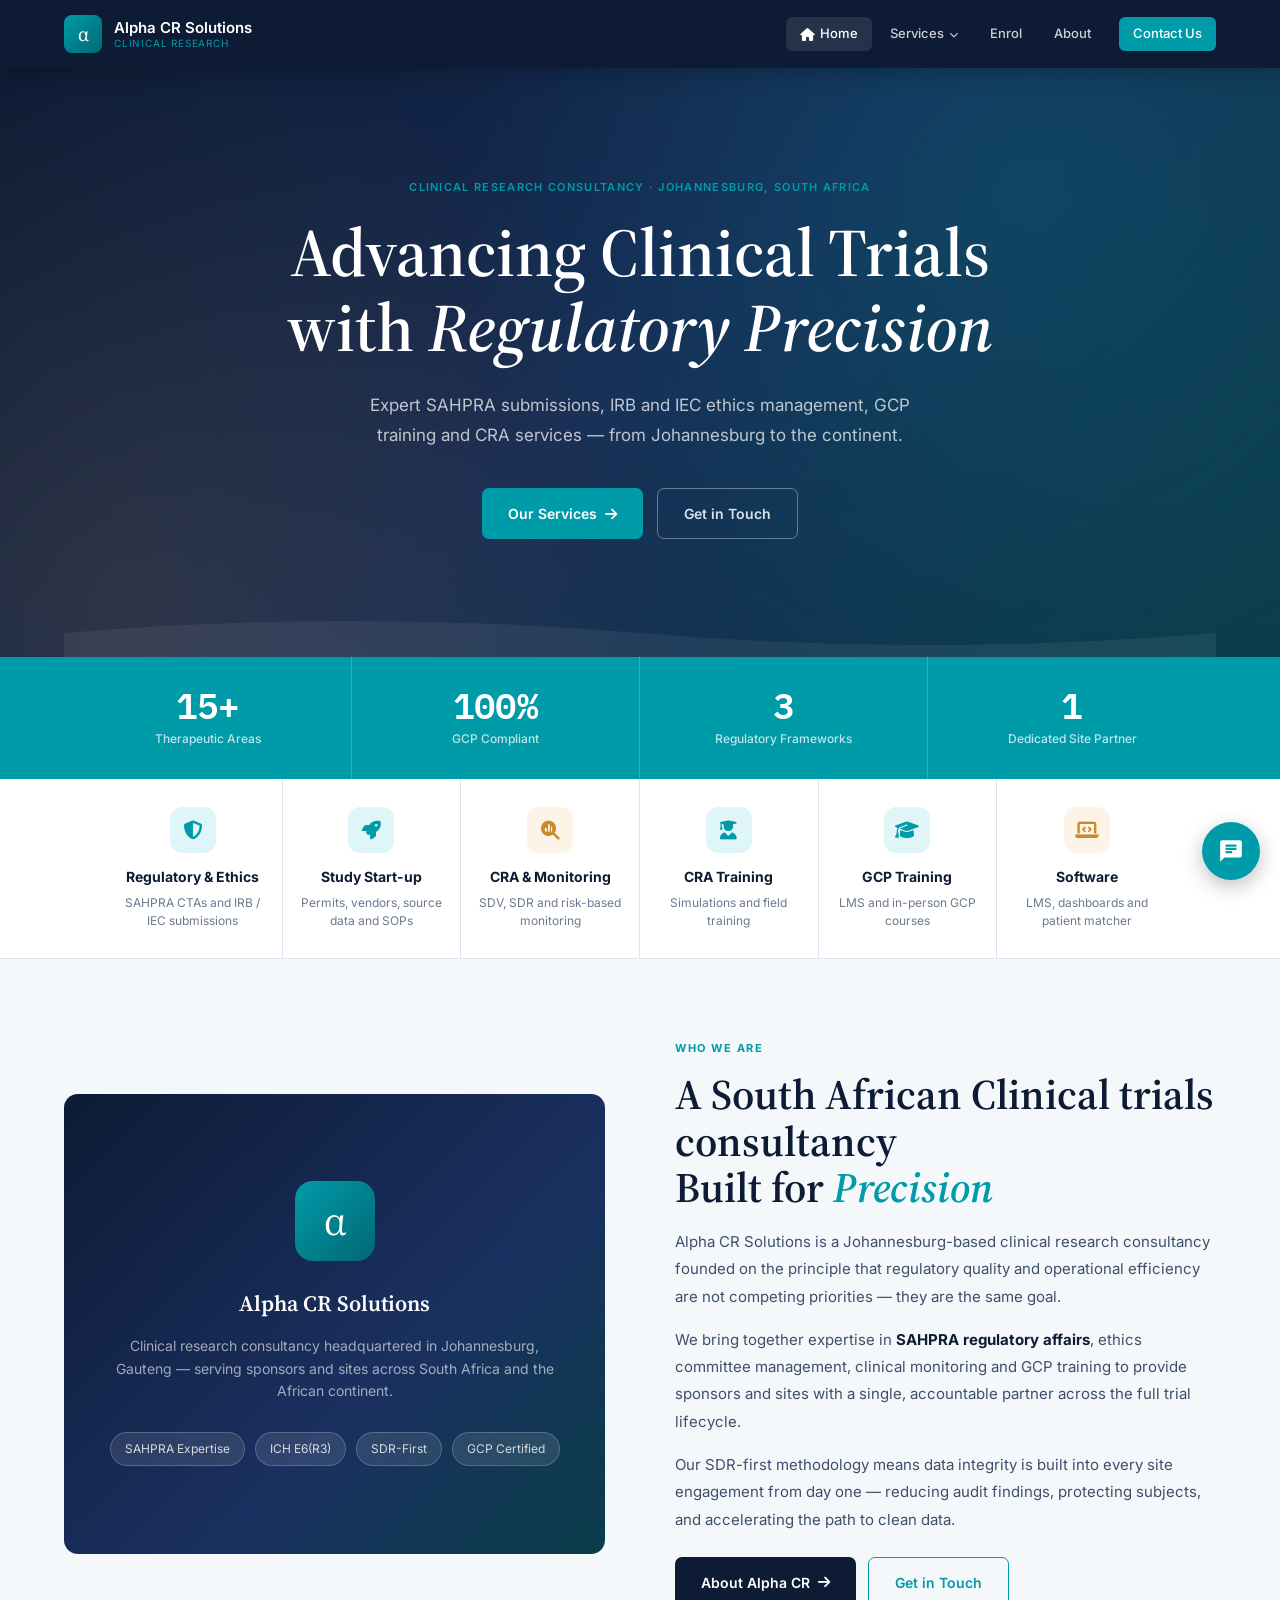
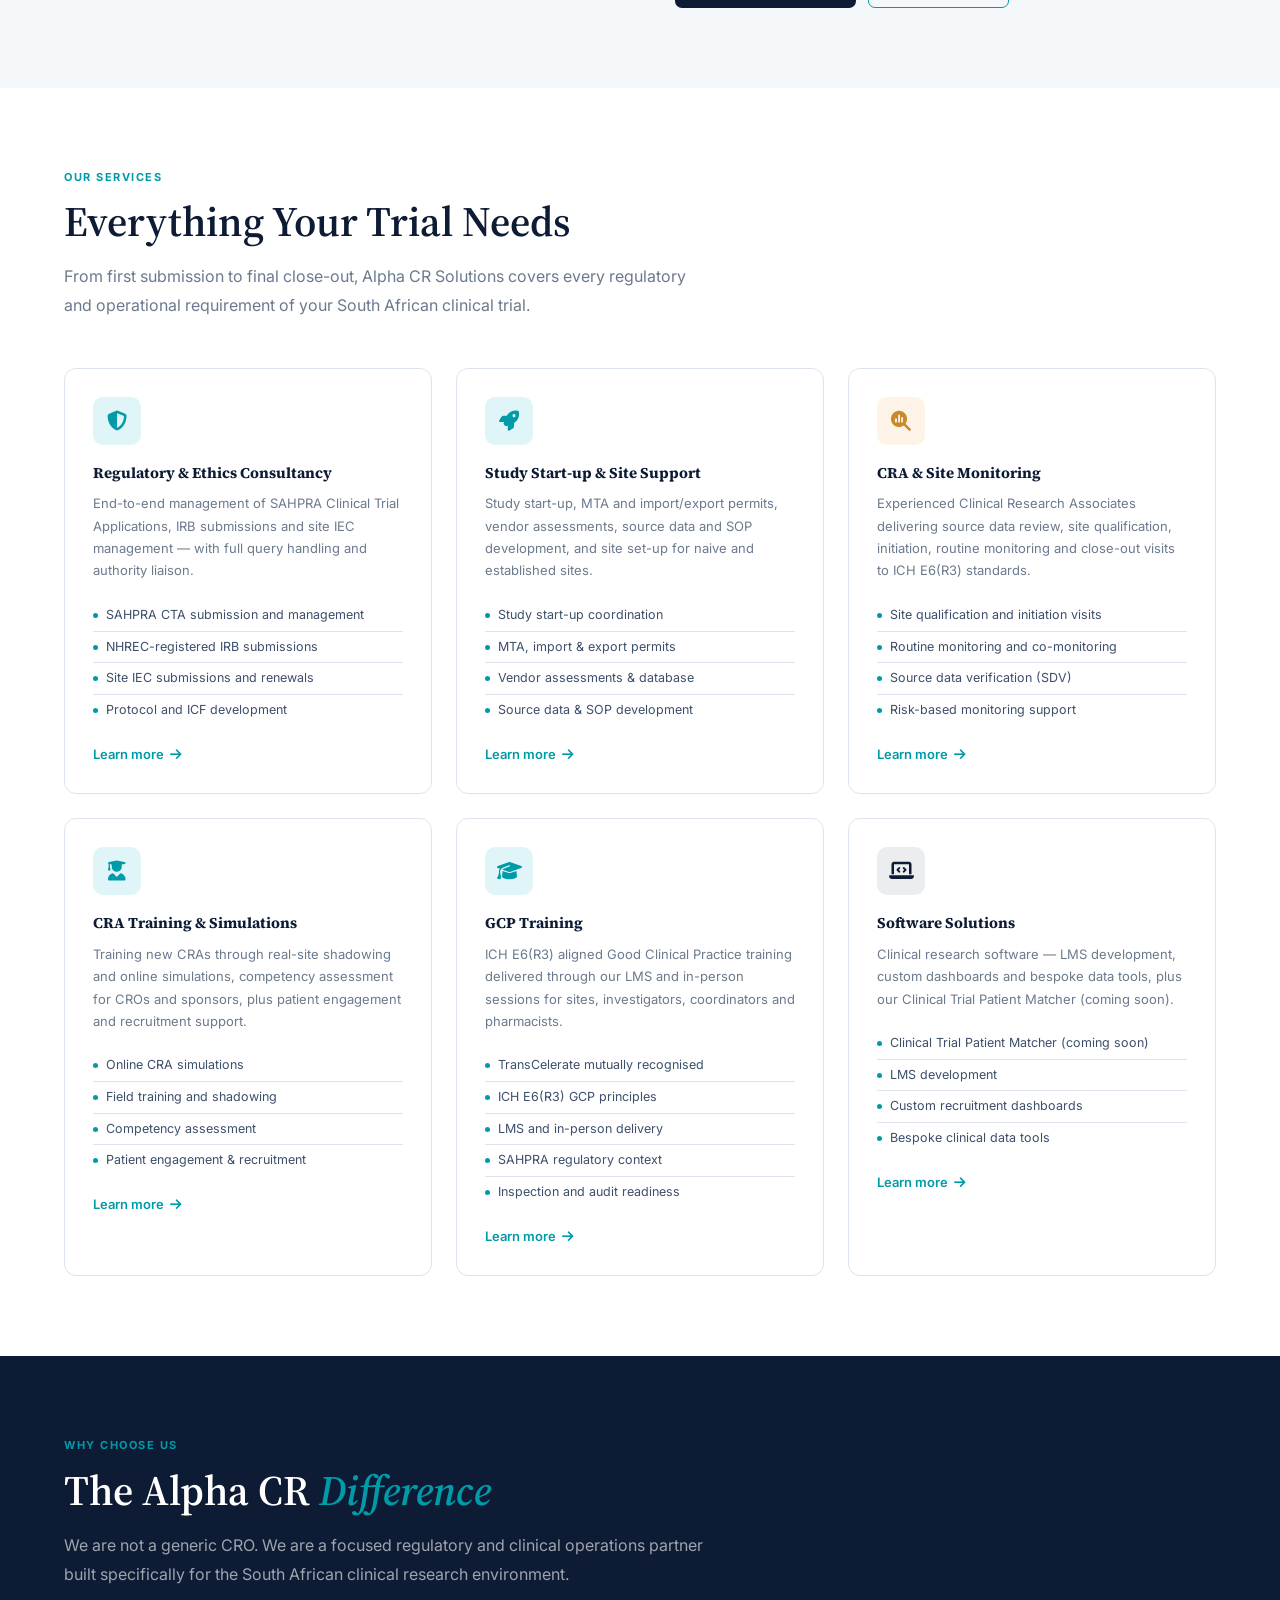
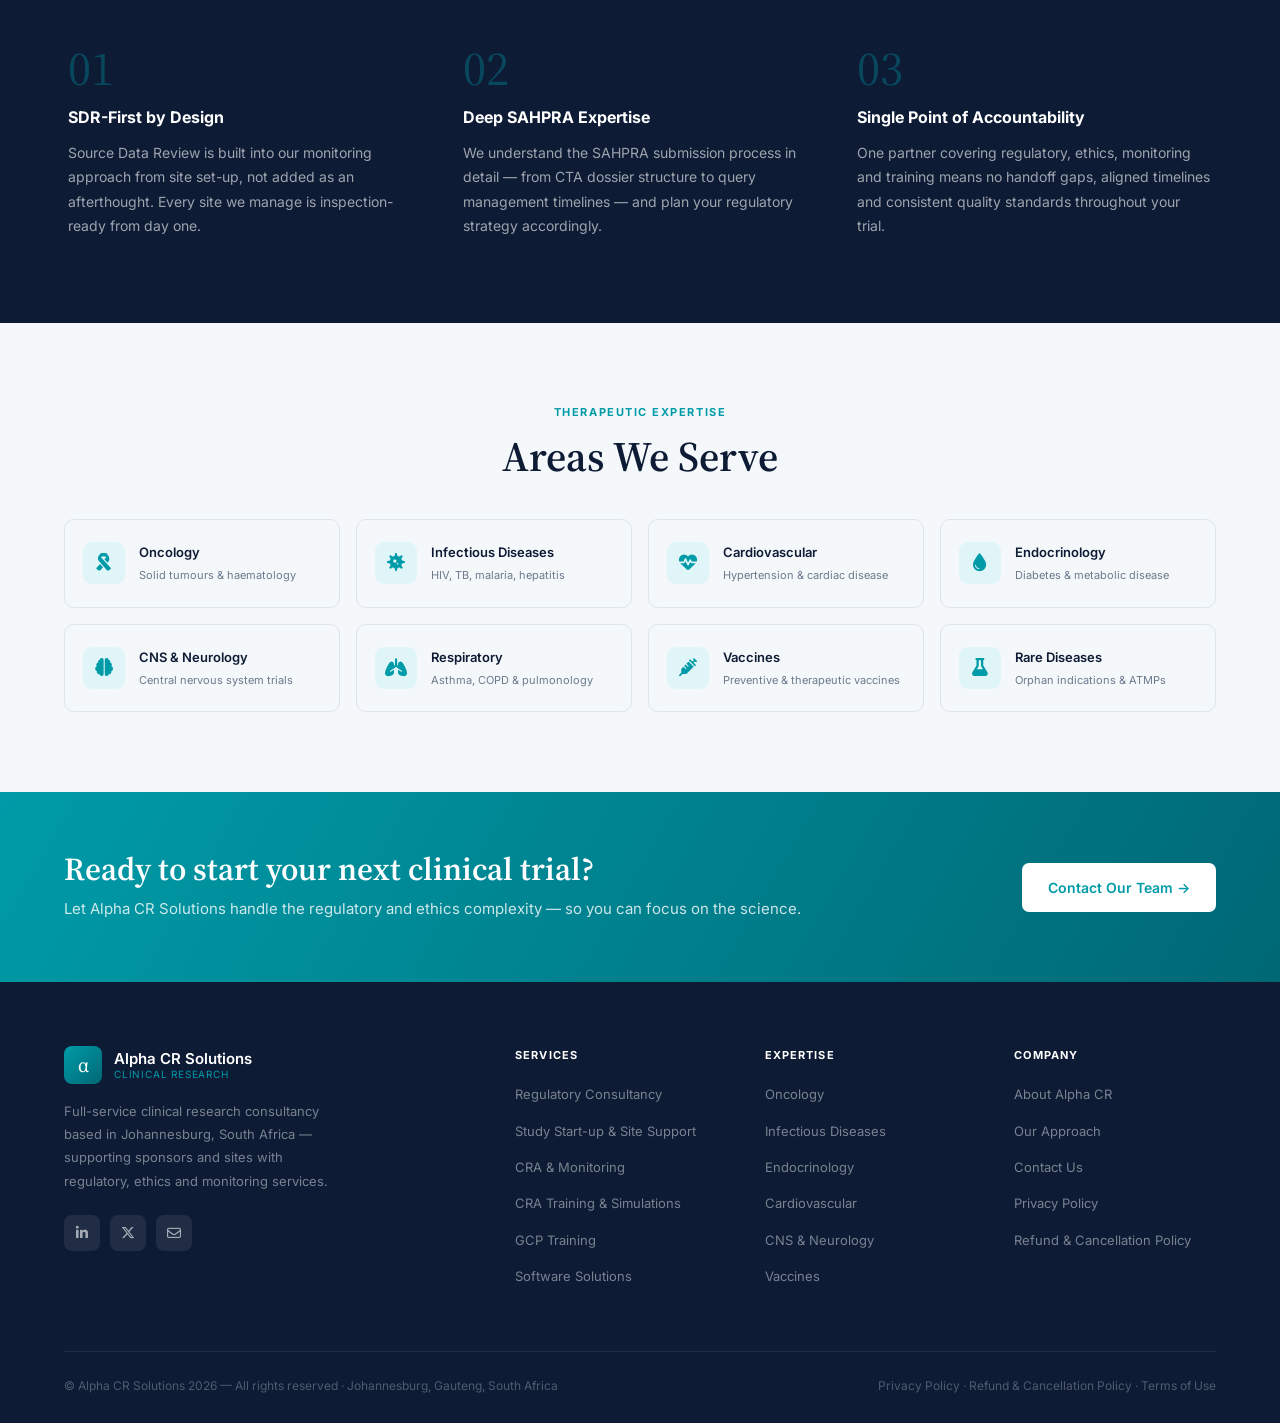
==== index.html @ 0ffe9daa "Added payments email to enrol section." ====
<!DOCTYPE html>
<html lang="en">
<head>
<meta charset="UTF-8">
<meta name="viewport" content="width=device-width, initial-scale=1.0">
<title>Alpha CR Solutions | Clinical Research Consultancy · Johannesburg</title>
<meta name="description" content="Alpha CR Solutions — Clinical research consultancy specialising in SAHPRA submissions, IRB/IEC ethics, GCP training and CRA services in South Africa.">
<link href="https://fonts.googleapis.com/css2?family=Source+Serif+4:ital,wght@0,400;0,600;0,700;1,400;1,600&family=Inter:wght@300;400;500;600;700&family=IBM+Plex+Mono:wght@400;500;600&display=swap" rel="stylesheet">
<link rel="stylesheet" href="https://cdnjs.cloudflare.com/ajax/libs/font-awesome/6.5.0/css/all.min.css">
<link rel="stylesheet" href="main.css">
<link rel="icon" href="favicon.svg" type="image/svg+xml">
<link rel="icon" type="image/png" sizes="32x32" href="favicon-32x32.png">
<link rel="icon" type="image/png" sizes="96x96" href="favicon-96x96.png">
<link rel="icon" type="image/png" sizes="16x16" href="favicon-16x16.png">
<link rel="apple-touch-icon" href="apple-touch-icon.png">
<style>
/* ── Homepage-specific ─────────────────────────────────── */
.hero-home {
  background: linear-gradient(135deg, var(--navy) 0%, #162c55 50%, #0a3d4a 100%);
  padding: 110px 5% 0; position: relative; overflow: hidden;
}
.hero-home::before {
  content: '';
  position: absolute; inset: 0;
  background-image:
    radial-gradient(circle at 80% 20%, rgba(0,155,168,.2) 0%, transparent 50%),
    radial-gradient(circle at 10% 90%, rgba(201,138,43,.14) 0%, transparent 45%);
}
.hero-home-inner {
  position: relative; z-index: 1;
  max-width: 1200px; margin: 0 auto; text-align: center;
}
.hero-home h1 { font-size: clamp(40px, 6vw, 68px); color: #fff; margin-bottom: 24px; max-width: 900px; margin-left: auto; margin-right: auto; }
.hero-home .hero-sub { font-size: 17px; max-width: 580px; margin: 0 auto 38px; }
.hero-home .hero-actions { justify-content: center; }
.hero-wave {
  position: relative; z-index: 1; margin-top: 70px;
  display: flex; justify-content: center;
  opacity: .06;
}
.hero-wave svg { width: 100%; }

/* Services overview strip */
.services-strip { background: var(--white); border-bottom: 1px solid var(--border); }
.services-strip-inner {
  max-width: 1200px; margin: 0 auto; padding: 0 5%;
  display: grid; grid-template-columns: repeat(6,1fr);
}
@media (max-width: 900px) { .services-strip-inner { grid-template-columns: repeat(3,1fr); } }
@media (max-width: 600px) { .services-strip-inner { grid-template-columns: repeat(2,1fr); } }
.strip-item {
  padding: 28px 14px; text-align: center;
  border-right: 1px solid var(--border);
  transition: background .2s;
  cursor: pointer;
}
.strip-item:last-child { border-right: none; }
.strip-item:hover { background: var(--off); }
.strip-item a { color: inherit; }
.strip-icon {
  width: 46px; height: 46px; border-radius: 12px; margin: 0 auto 12px;
  background: var(--teal-lt); color: var(--teal);
  display: flex; align-items: center; justify-content: center; font-size: 19px;
}
.strip-icon.gold { background: var(--gold-lt); color: var(--gold); }
.strip-item h4 { font-size: 14px; font-weight: 700; color: var(--navy); margin-bottom: 6px; }
.strip-item p  { font-size: 12px; color: var(--gray); line-height: 1.5; }

/* About preview */
.about-grid {
  display: grid; grid-template-columns: 1fr 1fr; gap: 70px; align-items: center;
}
.about-visual {
  border-radius: 14px; overflow: hidden;
  background: linear-gradient(135deg, var(--navy) 0%, #1a3060 60%, #0a3d4a 100%);
  height: 460px; display: flex; flex-direction: column;
  align-items: center; justify-content: center; gap: 20px; padding: 40px;
}
.about-visual-logo {
  width: 80px; height: 80px; border-radius: 18px;
  background: linear-gradient(135deg, var(--teal), var(--teal-dk));
  display: flex; align-items: center; justify-content: center;
  font-family: var(--font-serif); font-size: 42px; color: #fff;
  margin-bottom: 10px;
}
.about-visual h3 { font-size: 22px; color: #fff; text-align: center; }
.about-visual p  { font-size: 14px; color: rgba(255,255,255,.6); text-align: center; line-height: 1.6; }
.about-visual-badges { display: flex; gap: 10px; flex-wrap: wrap; justify-content: center; margin-top: 10px; }
.about-visual-badge {
  background: rgba(255,255,255,.1); border: 1px solid rgba(255,255,255,.2);
  border-radius: 20px; padding: 6px 14px; font-size: 12px; color: rgba(255,255,255,.8);
}
.about-body .section-title { margin-top: 14px; }
.about-body p { font-size: 15px; color: #3d4f6a; line-height: 1.82; margin-bottom: 16px; }
.about-body strong { color: var(--navy); }
</style>
</head>
<body>

<!-- NAV -->
<nav class="site-nav">
  <a href="index.html" class="nav-logo">
    <div class="nav-logo-mark">α</div>
    <div class="nav-logo-text">Alpha CR Solutions<span>Clinical Research</span></div>
  </a>
  <ul class="nav-menu">
    <li class="active"><a href="index.html"><i class="fa-solid fa-house"></i> Home</a></li>
    <li>
      <a href="#">Services <i class="fa-solid fa-chevron-down"></i></a>
      <ul class="nav-dropdown">
        <li><a href="regulatory-consultancy.html"><i class="fa-solid fa-shield-halved"></i>Regulatory Consultancy</a></li>
        <li><a href="study-startup.html"><i class="fa-solid fa-rocket"></i>Study Start-up &amp; Site Support</a></li>
        <li><a href="cra-monitoring.html"><i class="fa-solid fa-magnifying-glass-chart"></i>CRA &amp; Monitoring</a></li>
        <li><a href="cra-training.html"><i class="fa-solid fa-user-graduate"></i>CRA Training &amp; Simulations</a></li>
        <li><a href="gcp-training.html"><i class="fa-solid fa-graduation-cap"></i>GCP Training</a></li>
        <li><a href="software.html"><i class="fa-solid fa-laptop-code"></i>Software Solutions</a></li>
      </ul>
    </li>
    <li><a href="enrolment.html">Enrol</a></li>
    <li><a href="about.html">About</a></li>
    <li><a href="contact.html" class="nav-cta">Contact Us</a></li>
  </ul>
  <button class="nav-hamburger" id="nav-burger" aria-label="Menu">
    <span></span><span></span><span></span>
  </button>
</nav>
<nav class="nav-mobile" id="nav-mobile">
  <a href="index.html">Home</a>
  <span class="mob-section">Services</span>
  <a href="regulatory-consultancy.html"><i class="fa-solid fa-shield-halved" style="width:18px;color:var(--teal);margin-right:4px;"></i> Regulatory Consultancy</a>
  <a href="study-startup.html"><i class="fa-solid fa-rocket" style="width:18px;color:var(--teal);margin-right:4px;"></i> Study Start-up &amp; Site Support</a>
  <a href="cra-monitoring.html"><i class="fa-solid fa-magnifying-glass-chart" style="width:18px;color:var(--teal);margin-right:4px;"></i> CRA &amp; Monitoring</a>
  <a href="cra-training.html"><i class="fa-solid fa-user-graduate" style="width:18px;color:var(--teal);margin-right:4px;"></i> CRA Training &amp; Simulations</a>
  <a href="gcp-training.html"><i class="fa-solid fa-graduation-cap" style="width:18px;color:var(--teal);margin-right:4px;"></i> GCP Training</a>
  <a href="software.html"><i class="fa-solid fa-laptop-code" style="width:18px;color:var(--teal);margin-right:4px;"></i> Software Solutions</a>
  <a href="enrolment.html">Enrol</a>
  <span class="mob-section">Company</span>
  <a href="about.html">About Us</a>
  <a href="contact.html" class="mob-cta">Contact Us</a>
</nav>

<!-- HERO -->
<section class="hero-home">
  <div class="hero-home-inner">
    <p class="hero-breadcrumb">Clinical Research Consultancy · Johannesburg, South Africa</p>
    <h1>Advancing Clinical Trials<br>with <em>Regulatory Precision</em></h1>
    <p class="hero-sub">Expert SAHPRA submissions, IRB and IEC ethics management, GCP training and CRA services — from Johannesburg to the continent.</p>
    <div class="hero-actions">
      <a href="#services" class="btn btn-primary">Our Services <i class="fa-solid fa-arrow-right"></i></a>
      <a href="contact.html" class="btn btn-ghost">Get in Touch</a>
    </div>
    <div class="hero-wave">
      <svg viewBox="0 0 1440 60" fill="none"><path d="M0 30 Q360 0 720 30 Q1080 60 1440 30V60H0Z" fill="white"/></svg>
    </div>
  </div>
</section>

<!-- STATS STRIP -->
<div class="stats-strip">
  <div class="stats-strip-inner">
    <div class="stat-item">
      <div class="stat-num"><span class="count-up" data-target="15" data-suffix="+">0+</span></div>
      <div class="stat-label">Therapeutic Areas</div>
    </div>
    <div class="stat-item">
      <div class="stat-num"><span class="count-up" data-target="100" data-suffix="%">0%</span></div>
      <div class="stat-label">GCP Compliant</div>
    </div>
    <div class="stat-item">
      <div class="stat-num"><span class="count-up" data-target="3" data-suffix="">0</span></div>
      <div class="stat-label">Regulatory Frameworks</div>
    </div>
    <div class="stat-item">
      <div class="stat-num"><span class="count-up" data-target="1" data-suffix="">0</span></div>
      <div class="stat-label">Dedicated Site Partner</div>
    </div>
  </div>
</div>

<!-- SERVICES STRIP -->
<div class="services-strip">
  <div class="services-strip-inner">
    <div class="strip-item"><a href="regulatory-consultancy.html">
      <div class="strip-icon"><i class="fa-solid fa-shield-halved"></i></div>
      <h4>Regulatory &amp; Ethics</h4>
      <p>SAHPRA CTAs and IRB / IEC submissions</p>
    </a></div>
    <div class="strip-item"><a href="study-startup.html">
      <div class="strip-icon"><i class="fa-solid fa-rocket"></i></div>
      <h4>Study Start-up</h4>
      <p>Permits, vendors, source data and SOPs</p>
    </a></div>
    <div class="strip-item"><a href="cra-monitoring.html">
      <div class="strip-icon gold"><i class="fa-solid fa-magnifying-glass-chart"></i></div>
      <h4>CRA &amp; Monitoring</h4>
      <p>SDV, SDR and risk-based monitoring</p>
    </a></div>
    <div class="strip-item"><a href="cra-training.html">
      <div class="strip-icon"><i class="fa-solid fa-user-graduate"></i></div>
      <h4>CRA Training</h4>
      <p>Simulations and field training</p>
    </a></div>
    <div class="strip-item"><a href="gcp-training.html">
      <div class="strip-icon"><i class="fa-solid fa-graduation-cap"></i></div>
      <h4>GCP Training</h4>
      <p>LMS and in-person GCP courses</p>
    </a></div>
    <div class="strip-item"><a href="software.html">
      <div class="strip-icon gold"><i class="fa-solid fa-laptop-code"></i></div>
      <h4>Software</h4>
      <p>LMS, dashboards and patient matcher</p>
    </a></div>
  </div>
</div>

<!-- ABOUT PREVIEW -->
<section class="bg-off">
  <div class="section-inner">
    <div class="about-grid">
      <div class="about-visual">
        <div class="about-visual-logo">α</div>
        <h3>Alpha CR Solutions</h3>
        <p>Clinical research consultancy headquartered in Johannesburg, Gauteng — serving sponsors and sites across South Africa and the African continent.</p>
        <div class="about-visual-badges">
          <span class="about-visual-badge">SAHPRA Expertise</span>
          <span class="about-visual-badge">ICH E6(R3)</span>
          <span class="about-visual-badge">SDR-First</span>
          <span class="about-visual-badge">GCP Certified</span>
        </div>
      </div>
      <div class="about-body">
        <span class="section-label">Who We Are</span>
        <h2 class="section-title">A South African Clinical trials consultancy<br>Built for <em>Precision</em></h2>
        <p>Alpha CR Solutions is a Johannesburg-based clinical research consultancy founded on the principle that regulatory quality and operational efficiency are not competing priorities — they are the same goal.</p>
        <p>We bring together expertise in <strong>SAHPRA regulatory affairs</strong>, ethics committee management, clinical monitoring and GCP training to provide sponsors and sites with a single, accountable partner across the full trial lifecycle.</p>
        <p>Our SDR-first methodology means data integrity is built into every site engagement from day one — reducing audit findings, protecting subjects, and accelerating the path to clean data.</p>
        <div style="display:flex;gap:12px;margin-top:24px;flex-wrap:wrap;">
          <a href="about.html" class="btn btn-navy">About Alpha CR <i class="fa-solid fa-arrow-right"></i></a>
          <a href="contact.html" class="btn btn-outline">Get in Touch</a>
        </div>
      </div>
    </div>
  </div>
</section>

<!-- SERVICES DETAIL -->
<section class="bg-white" id="services">
  <div class="section-inner">
    <span class="section-label">Our Services</span>
    <h2 class="section-title">Everything Your Trial Needs</h2>
    <p class="section-lead">From first submission to final close-out, Alpha CR Solutions covers every regulatory and operational requirement of your South African clinical trial.</p>
    <div class="cards-grid-3">
      <div class="service-card">
        <div class="card-icon"><i class="fa-solid fa-shield-halved"></i></div>
        <h3>Regulatory &amp; Ethics Consultancy</h3>
        <p>End-to-end management of SAHPRA Clinical Trial Applications, IRB submissions and site IEC management — with full query handling and authority liaison.</p>
        <ul class="service-list">
          <li>SAHPRA CTA submission and management</li>
          <li>NHREC-registered IRB submissions</li>
          <li>Site IEC submissions and renewals</li>
          <li>Protocol and ICF development</li>
        </ul>
        <a href="regulatory-consultancy.html" class="card-link">Learn more <i class="fa-solid fa-arrow-right"></i></a>
      </div>
      <div class="service-card">
        <div class="card-icon"><i class="fa-solid fa-rocket"></i></div>
        <h3>Study Start-up &amp; Site Support</h3>
        <p>Study start-up, MTA and import/export permits, vendor assessments, source data and SOP development, and site set-up for naive and established sites.</p>
        <ul class="service-list">
          <li>Study start-up coordination</li>
          <li>MTA, import &amp; export permits</li>
          <li>Vendor assessments &amp; database</li>
          <li>Source data &amp; SOP development</li>
        </ul>
        <a href="study-startup.html" class="card-link">Learn more <i class="fa-solid fa-arrow-right"></i></a>
      </div>
      <div class="service-card">
        <div class="card-icon gold"><i class="fa-solid fa-magnifying-glass-chart"></i></div>
        <h3>CRA &amp; Site Monitoring</h3>
        <p>Experienced Clinical Research Associates delivering source data review, site qualification, initiation, routine monitoring and close-out visits to ICH E6(R3) standards.</p>
        <ul class="service-list">
          <li>Site qualification and initiation visits</li>
          <li>Routine monitoring and co-monitoring</li>
          <li>Source data verification (SDV)</li>
          <li>Risk-based monitoring support</li>
        </ul>
        <a href="cra-monitoring.html" class="card-link">Learn more <i class="fa-solid fa-arrow-right"></i></a>
      </div>
      <div class="service-card">
        <div class="card-icon"><i class="fa-solid fa-user-graduate"></i></div>
        <h3>CRA Training &amp; Simulations</h3>
        <p>Training new CRAs through real-site shadowing and online simulations, competency assessment for CROs and sponsors, plus patient engagement and recruitment support.</p>
        <ul class="service-list">
          <li>Online CRA simulations</li>
          <li>Field training and shadowing</li>
          <li>Competency assessment</li>
          <li>Patient engagement &amp; recruitment</li>
        </ul>
        <a href="cra-training.html" class="card-link">Learn more <i class="fa-solid fa-arrow-right"></i></a>
      </div>
      <div class="service-card">
        <div class="card-icon"><i class="fa-solid fa-graduation-cap"></i></div>
        <h3>GCP Training</h3>
        <p>ICH E6(R3) aligned Good Clinical Practice training delivered through our LMS and in-person sessions for sites, investigators, coordinators and pharmacists.</p>
        <ul class="service-list">
          <li>TransCelerate mutually recognised</li>
          <li>ICH E6(R3) GCP principles</li>
          <li>LMS and in-person delivery</li>
          <li>SAHPRA regulatory context</li>
          <li>Inspection and audit readiness</li>
        </ul>
        <a href="gcp-training.html" class="card-link">Learn more <i class="fa-solid fa-arrow-right"></i></a>
      </div>
      <div class="service-card">
        <div class="card-icon" style="background:rgba(13,27,53,.08);color:var(--navy);"><i class="fa-solid fa-laptop-code"></i></div>
        <h3>Software Solutions</h3>
        <p>Clinical research software — LMS development, custom dashboards and bespoke data tools, plus our Clinical Trial Patient Matcher (coming soon).</p>
        <ul class="service-list">
          <li>Clinical Trial Patient Matcher (coming soon)</li>
          <li>LMS development</li>
          <li>Custom recruitment dashboards</li>
          <li>Bespoke clinical data tools</li>
        </ul>
        <a href="software.html" class="card-link">Learn more <i class="fa-solid fa-arrow-right"></i></a>
      </div>
    </div>
  </div>
</section>

<!-- WHY ALPHA CR -->
<section class="bg-navy">
  <div class="section-inner">
    <span class="section-label">Why Choose Us</span>
    <h2 class="section-title" style="color:#fff;">The Alpha CR <em>Difference</em></h2>
    <p class="section-lead" style="color:rgba(255,255,255,.6);">We are not a generic CRO. We are a focused regulatory and clinical operations partner built specifically for the South African clinical research environment.</p>
    <div class="feature-grid" style="margin-top:52px;">
      <div class="feature-block">
        <div class="feature-num">01</div>
        <h4 style="color:#fff;">SDR-First by Design</h4>
        <p style="color:rgba(255,255,255,.6);">Source Data Review is built into our monitoring approach from site set-up, not added as an afterthought. Every site we manage is inspection-ready from day one.</p>
      </div>
      <div class="feature-block">
        <div class="feature-num">02</div>
        <h4 style="color:#fff;">Deep SAHPRA Expertise</h4>
        <p style="color:rgba(255,255,255,.6);">We understand the SAHPRA submission process in detail — from CTA dossier structure to query management timelines — and plan your regulatory strategy accordingly.</p>
      </div>
      <div class="feature-block">
        <div class="feature-num">03</div>
        <h4 style="color:#fff;">Single Point of Accountability</h4>
        <p style="color:rgba(255,255,255,.6);">One partner covering regulatory, ethics, monitoring and training means no handoff gaps, aligned timelines and consistent quality standards throughout your trial.</p>
      </div>
    </div>
  </div>
</section>

<!-- THERAPEUTIC AREAS -->
<section class="bg-off">
  <div class="section-inner">
    <span class="section-label section-centered" style="display:block;">Therapeutic Expertise</span>
    <h2 class="section-title section-centered">Areas We Serve</h2>
    <div class="ta-grid">
      <div class="ta-card"><div class="ta-icon"><i class="fa-solid fa-ribbon"></i></div><div><h4>Oncology</h4><p>Solid tumours &amp; haematology</p></div></div>
      <div class="ta-card"><div class="ta-icon"><i class="fa-solid fa-virus"></i></div><div><h4>Infectious Diseases</h4><p>HIV, TB, malaria, hepatitis</p></div></div>
      <div class="ta-card"><div class="ta-icon"><i class="fa-solid fa-heart-pulse"></i></div><div><h4>Cardiovascular</h4><p>Hypertension &amp; cardiac disease</p></div></div>
      <div class="ta-card"><div class="ta-icon"><i class="fa-solid fa-droplet"></i></div><div><h4>Endocrinology</h4><p>Diabetes &amp; metabolic disease</p></div></div>
      <div class="ta-card"><div class="ta-icon"><i class="fa-solid fa-brain"></i></div><div><h4>CNS &amp; Neurology</h4><p>Central nervous system trials</p></div></div>
      <div class="ta-card"><div class="ta-icon"><i class="fa-solid fa-lungs"></i></div><div><h4>Respiratory</h4><p>Asthma, COPD &amp; pulmonology</p></div></div>
      <div class="ta-card"><div class="ta-icon"><i class="fa-solid fa-syringe"></i></div><div><h4>Vaccines</h4><p>Preventive &amp; therapeutic vaccines</p></div></div>
      <div class="ta-card"><div class="ta-icon"><i class="fa-solid fa-flask"></i></div><div><h4>Rare Diseases</h4><p>Orphan indications &amp; ATMPs</p></div></div>
    </div>
  </div>
</section>

<!-- CTA -->
<section class="cta-banner">
  <div class="cta-banner-inner">
    <div class="cta-text">
      <h2>Ready to start your next clinical trial?</h2>
      <p>Let Alpha CR Solutions handle the regulatory and ethics complexity — so you can focus on the science.</p>
    </div>
    <a href="contact.html" class="btn btn-white">Contact Our Team →</a>
  </div>
</section>

<!-- FOOTER -->
<footer class="site-footer">
  <div class="footer-grid">
    <div class="footer-brand">
      <a href="index.html" class="nav-logo" style="margin-bottom:4px;">
        <div class="nav-logo-mark">α</div>
        <div class="nav-logo-text" style="color:#fff;">Alpha CR Solutions<span>Clinical Research</span></div>
      </a>
      <p>Full-service clinical research consultancy based in Johannesburg, South Africa — supporting sponsors and sites with regulatory, ethics and monitoring services.</p>
      <div class="social-links">
        <a href="https://www.linkedin.com/company/alpha-cr-solutions/" aria-label="LinkedIn" target="_blank" rel="noopener"><i class="fa-brands fa-linkedin-in"></i></a>
        <a href="https://x.com/acrsoln" target="_blank" rel="noopener" aria-label="X / Twitter"><i class="fa-brands fa-x-twitter"></i></a>
        <a href="mailto:enquiries@alphacrsolutions.co.za" aria-label="Email"><i class="fa-regular fa-envelope"></i></a>
      </div>
    </div>
    <div class="footer-col">
      <h4>Services</h4>
      <ul>
        <li><a href="regulatory-consultancy.html">Regulatory Consultancy</a></li>
        <li><a href="study-startup.html">Study Start-up &amp; Site Support</a></li>
        <li><a href="cra-monitoring.html">CRA &amp; Monitoring</a></li>
        <li><a href="cra-training.html">CRA Training &amp; Simulations</a></li>
        <li><a href="gcp-training.html">GCP Training</a></li>
        <li><a href="software.html">Software Solutions</a></li>
      </ul>
    </div>
    <div class="footer-col">
      <h4>Expertise</h4>
      <ul>
        <li><a href="#">Oncology</a></li>
        <li><a href="#">Infectious Diseases</a></li>
        <li><a href="#">Endocrinology</a></li>
        <li><a href="#">Cardiovascular</a></li>
        <li><a href="#">CNS &amp; Neurology</a></li>
        <li><a href="#">Vaccines</a></li>
      </ul>
    </div>
    <div class="footer-col">
      <h4>Company</h4>
      <ul>
        <li><a href="about.html">About Alpha CR</a></li>
        <li><a href="about.html#approach">Our Approach</a></li>
        <li><a href="contact.html">Contact Us</a></li>
        <li><a href="privacy-policy.html">Privacy Policy</a></li>
      <li><a href="refund-and-cancellation-policy.html">Refund &amp; Cancellation Policy</a></li>
      </ul>
    </div>
  </div>
  <div class="footer-bottom">
    <span>© Alpha CR Solutions 2026 — All rights reserved · Johannesburg, Gauteng, South Africa</span>
    <span><a href="privacy-policy.html">Privacy Policy</a> · <a href="refund-and-cancellation-policy.html">Refund &amp; Cancellation Policy</a> · <a href="terms-of-use.html">Terms of Use</a></span>
  </div>
</footer>

<script src="main.js"></script>
<script src="chat-widget.js?v=2" defer></script>
</body>
</html>
---- main.css ----
/* ================================================================
   ALPHA CR SOLUTIONS — MAIN STYLESHEET
   Fonts: Source Serif 4 (headlines) + Inter (body) + IBM Plex Mono
          (reference numbers, stats, data — reads as a document/
          registry code rather than decoration)
   Icons: Font Awesome 6
   ================================================================ */

/* ── Variables ─────────────────────────────────────────────────── */
:root {
  --navy:     #0D1B35;
  --navy-md:  #1a2f54;
  --teal:     #009BA8;
  --teal-dk:  #006875;
  --teal-lt:  #e0f5f7;
  --gold:     #C98A2B;
  --gold-lt:  #fdf4e7;
  --white:    #ffffff;
  --off:      #F5F8FA;
  --gray:     #6b7a8d;
  --gray-lt:  #9aabb8;
  --border:   #dde4ed;
  --text:     #1a2740;
  --radius:   10px;
  --shadow:   0 4px 24px rgba(0,0,0,0.07);
  --shadow-lg:0 12px 48px rgba(0,0,0,0.12);
  --font-serif: 'Source Serif 4', serif;
  --font-sans:  'Inter', sans-serif;
  --font-mono:  'IBM Plex Mono', monospace;
}

/* ── Reset & Base ──────────────────────────────────────────────── */
*, *::before, *::after { box-sizing: border-box; margin: 0; padding: 0; }
html { scroll-behavior: smooth; font-size: 16px; }
body {
  font-family: var(--font-sans);
  color: var(--text);
  background: var(--white);
  line-height: 1.65;
  -webkit-font-smoothing: antialiased;
  overflow-x: hidden;
}
img { max-width: 100%; display: block; }
a { text-decoration: none; color: inherit; }
ul { list-style: none; }

/* ── Typography ────────────────────────────────────────────────── */
.serif { font-family: var(--font-serif); }
h1, h2, h3 { font-family: var(--font-serif); font-weight: 600; line-height: 1.1; }
h1 { font-size: clamp(34px, 5vw, 58px); }
h2 { font-size: clamp(26px, 3.5vw, 42px); }
h3 { font-size: clamp(18px, 2vw, 22px); }

/* Reference numbers, stats, and data figures — never body or headline text */
.mono {
  font-family: var(--font-mono);
  font-weight: 500;
  letter-spacing: -0.01em;
}

/* ── Section shells ────────────────────────────────────────────── */
section { padding: 80px 5%; }
.section-inner { max-width: 1200px; margin: 0 auto; }
.section-label {
  display: block;
  font-size: 11px; font-weight: 700;
  letter-spacing: 0.14em; text-transform: uppercase;
  color: var(--teal); margin-bottom: 12px;
}
.section-title { color: var(--navy); margin-bottom: 18px; }
.section-title em { font-style: italic; color: var(--teal); }
.section-lead {
  font-size: 16px; color: var(--gray);
  max-width: 640px; line-height: 1.8;
}
.section-centered { text-align: center; }
.section-centered .section-lead { margin: 0 auto; }
.bg-off   { background: var(--off); }
.bg-white { background: var(--white); }
.bg-navy  { background: var(--navy); }

/* ── Buttons ───────────────────────────────────────────────────── */
.btn {
  display: inline-flex; align-items: center; gap: 8px;
  padding: 13px 26px; border-radius: 7px;
  font-size: 14px; font-weight: 600;
  transition: transform 0.15s, box-shadow 0.2s, background 0.2s;
  cursor: pointer; border: none;
}
.btn:hover { transform: translateY(-1px); }
.btn-primary  { background: var(--teal);  color: var(--white); }
.btn-primary:hover  { background: #00b4c2; }
.btn-navy    { background: var(--navy);  color: var(--white); }
.btn-navy:hover    { background: var(--navy-md); }
.btn-ghost   { background: transparent; color: rgba(255,255,255,0.85); border: 1.5px solid rgba(255,255,255,0.35); }
.btn-ghost:hover   { background: rgba(255,255,255,0.1); border-color: rgba(255,255,255,0.7); }
.btn-white   { background: var(--white); color: var(--teal); }
.btn-white:hover   { box-shadow: 0 8px 24px rgba(0,0,0,0.18); }
.btn-outline { background: transparent; color: var(--teal); border: 1.5px solid var(--teal); }
.btn-outline:hover { background: var(--teal-lt); }

/* ── Navigation ────────────────────────────────────────────────── */
.site-nav {
  position: sticky; top: 0; z-index: 200;
  background: var(--navy);
  display: flex; align-items: center; justify-content: space-between;
  padding: 0 5%; height: 68px;
  box-shadow: 0 2px 24px rgba(0,0,0,0.28);
}
.nav-logo { display: flex; align-items: center; gap: 12px; }
.nav-logo-mark {
  width: 38px; height: 38px;
  background: linear-gradient(135deg, var(--teal), var(--teal-dk));
  border-radius: 8px;
  display: flex; align-items: center; justify-content: center;
  font-family: var(--font-serif);
  font-size: 20px; color: #fff; flex-shrink: 0;
}
.nav-logo-text { font-size: 15px; font-weight: 600; color: #fff; line-height: 1.2; }
.nav-logo-text span {
  display: block; font-size: 10px; font-weight: 400;
  color: var(--teal); letter-spacing: 0.08em; text-transform: uppercase;
}
.nav-menu { display: flex; align-items: center; gap: 4px; }
.nav-menu > li { position: relative; }
.nav-menu > li > a {
  display: flex; align-items: center; gap: 5px;
  color: rgba(255,255,255,0.8); font-size: 13px; font-weight: 500;
  padding: 6px 14px; border-radius: 6px; transition: all 0.2s;
}
.nav-menu > li > a:hover,
.nav-menu > li.active > a { color: #fff; background: rgba(255,255,255,0.1); }
.nav-menu > li > a i.fa-chevron-down { font-size: 9px; transition: transform 0.2s; }
.nav-menu > li:hover > a i.fa-chevron-down { transform: rotate(180deg); }

/* Dropdown */
.nav-dropdown {
  position: absolute; top: calc(100% + 8px); left: 0;
  background: var(--white); border-radius: 10px;
  min-width: 230px; padding: 8px;
  box-shadow: 0 12px 40px rgba(0,0,0,0.15);
  border: 1px solid var(--border);
  opacity: 0; visibility: hidden; transform: translateY(-6px);
  transition: all 0.2s;
}
.nav-menu > li:hover .nav-dropdown {
  opacity: 1; visibility: visible; transform: translateY(0);
}
.nav-dropdown a {
  display: flex; align-items: center; gap: 10px;
  color: var(--text); font-size: 13px; font-weight: 500;
  padding: 10px 12px; border-radius: 7px; transition: background 0.15s;
}
.nav-dropdown a:hover { background: var(--off); color: var(--teal); }
.nav-dropdown a i { color: var(--teal); font-size: 13px; width: 16px; text-align: center; }
.nav-cta {
  background: var(--teal) !important; color: #fff !important;
  margin-left: 10px; border-radius: 7px;
}
.nav-cta:hover { background: #00b4c2 !important; }

/* Hamburger */
.nav-hamburger {
  display: none; flex-direction: column; gap: 5px;
  background: none; border: none; cursor: pointer; padding: 4px;
}
.nav-hamburger span {
  display: block; width: 24px; height: 2px;
  background: rgba(255,255,255,0.8); border-radius: 2px;
  transition: all 0.25s;
}
.nav-hamburger.open span:nth-child(1) { transform: translateY(7px) rotate(45deg); }
.nav-hamburger.open span:nth-child(2) { opacity: 0; }
.nav-hamburger.open span:nth-child(3) { transform: translateY(-7px) rotate(-45deg); }

/* Mobile overlay */
.nav-mobile {
  display: none; position: fixed;
  inset: 68px 0 0 0; z-index: 190;
  background: var(--navy); overflow-y: auto;
  padding: 20px 5% 40px; flex-direction: column; gap: 4px;
}
.nav-mobile.open { display: flex; }
.nav-mobile a {
  color: rgba(255,255,255,0.8); font-size: 15px; font-weight: 500;
  padding: 13px 16px; border-radius: 8px; transition: all 0.2s;
}
.nav-mobile a:hover { background: rgba(255,255,255,0.08); color: #fff; }
.nav-mobile .mob-section {
  font-size: 10px; font-weight: 700; letter-spacing: 0.12em;
  text-transform: uppercase; color: var(--teal);
  padding: 18px 16px 6px; margin-top: 8px;
}
.nav-mobile .mob-cta {
  background: var(--teal); color: #fff !important; text-align: center;
  margin-top: 16px; border-radius: 8px;
}

/* ── Hero base ─────────────────────────────────────────────────── */
.hero {
  background: linear-gradient(135deg, var(--navy) 0%, #1a3060 55%, #0a3d4a 100%);
  position: relative; overflow: hidden; padding: 90px 5% 80px;
}
.hero::before {
  content: '';
  position: absolute; inset: 0;
  background-image:
    radial-gradient(circle at 75% 25%, rgba(0,155,168,.18) 0%, transparent 55%),
    radial-gradient(circle at 20% 80%, rgba(201,138,43,.12) 0%, transparent 50%);
}
.hero-inner { position: relative; z-index: 1; max-width: 1200px; margin: 0 auto; }
.hero-breadcrumb {
  font-size: 11px; font-weight: 600; letter-spacing: 0.12em;
  text-transform: uppercase; color: var(--teal); margin-bottom: 20px;
}
.hero h1 { color: #fff; margin-bottom: 22px; }
.hero h1 em { font-style: italic; color: var(--teal); }
.hero-sub {
  font-size: 16px; color: rgba(255,255,255,.72);
  max-width: 500px; line-height: 1.78; margin-bottom: 36px;
}
.hero-actions { display: flex; gap: 14px; flex-wrap: wrap; }

/* Hero split (two-column — inner pages) */
.hero-split .hero-inner {
  display: grid; grid-template-columns: 1fr 1fr; gap: 60px; align-items: center;
}

/* Hero stat cards (in split hero) */
.hero-stat-grid { display: grid; grid-template-columns: 1fr 1fr; gap: 14px; }
.hero-stat-card {
  background: rgba(255,255,255,.06);
  border: 1px solid rgba(255,255,255,.12);
  border-radius: 12px; padding: 22px;
  backdrop-filter: blur(8px);
}
.hero-stat-card .hsc-icon {
  width: 38px; height: 38px; border-radius: 9px;
  background: rgba(0,155,168,.2); color: var(--teal);
  display: flex; align-items: center; justify-content: center;
  font-size: 16px; margin-bottom: 12px;
}
.hero-stat-card h4 { font-size: 13px; font-weight: 600; color: #fff; margin-bottom: 5px; }
.hero-stat-card p  { font-size: 11.5px; color: rgba(255,255,255,.5); line-height: 1.5; }

/* ── Stats strip ───────────────────────────────────────────────── */
.stats-strip {
  background: var(--teal); padding: 0 5%;
}
.stats-strip-inner {
  max-width: 1200px; margin: 0 auto;
  display: grid; grid-template-columns: repeat(4,1fr);
}
.stat-item {
  padding: 30px 20px; text-align: center;
  border-right: 1px solid rgba(255,255,255,.2);
}
.stat-item:last-child { border-right: none; }
.stat-num {
  font-family: var(--font-mono);
  font-weight: 600; letter-spacing: -0.02em;
  font-size: 36px; color: #fff; line-height: 1; margin-bottom: 6px;
}
.stat-label { font-size: 12px; color: rgba(255,255,255,.75); font-weight: 500; }

/* ── Two-col intro ─────────────────────────────────────────────── */
.intro-grid {
  display: grid; grid-template-columns: 1fr 400px; gap: 60px; align-items: start;
}
.intro-body p { font-size: 15px; color: #3d4f6a; line-height: 1.82; margin-bottom: 16px; }
.intro-body strong { color: var(--navy); }
.capability-card {
  background: var(--navy); border-radius: 14px; padding: 32px;
}
.capability-card h3 { color: #fff; font-size: 20px; margin-bottom: 20px; }
.cap-list li {
  display: flex; align-items: flex-start; gap: 10px;
  padding: 9px 0; border-bottom: 1px solid rgba(255,255,255,.08);
  font-size: 13px; color: rgba(255,255,255,.78); line-height: 1.5;
}
.cap-list li:last-child { border-bottom: none; }
.cap-dot { width: 6px; height: 6px; border-radius: 50%; background: var(--teal); flex-shrink: 0; margin-top: 7px; }

/* ── Service cards ─────────────────────────────────────────────── */
.cards-grid-3 { display: grid; grid-template-columns: repeat(3,1fr); gap: 24px; margin-top: 48px; }
.cards-grid-4 { display: grid; grid-template-columns: repeat(4,1fr); gap: 20px; margin-top: 48px; }
.cards-grid-2 { display: grid; grid-template-columns: repeat(2,1fr); gap: 28px; margin-top: 48px; }

.service-card {
  background: var(--white); border-radius: 12px;
  border: 1px solid var(--border); padding: 28px;
  transition: box-shadow .25s, transform .2s;
}
.service-card:hover { box-shadow: var(--shadow-lg); transform: translateY(-3px); }
.service-card.dark {
  background: rgba(255,255,255,.05);
  border-color: rgba(255,255,255,.1);
}
.service-card.dark:hover { background: rgba(255,255,255,.08); }
.card-icon {
  width: 48px; height: 48px; border-radius: 10px;
  background: var(--teal-lt); color: var(--teal);
  display: flex; align-items: center; justify-content: center;
  font-size: 20px; margin-bottom: 18px;
}
.card-icon.gold { background: var(--gold-lt); color: var(--gold); }
.card-icon.navy { background: rgba(13,27,53,.08); color: var(--navy); }
.service-card h3 { font-size: 15px; font-weight: 700; color: var(--navy); margin-bottom: 10px; line-height: 1.3; }
.service-card.dark h3 { color: #fff; }
.service-card > p { font-size: 13px; color: var(--gray); line-height: 1.72; margin-bottom: 18px; }
.service-card.dark > p { color: rgba(255,255,255,.6); }
.service-card .card-link {
  font-size: 13px; font-weight: 600; color: var(--teal);
  display: flex; align-items: center; gap: 6px;
  margin-top: 18px; transition: gap .2s;
}
.service-card .card-link:hover { gap: 10px; }

.service-list li {
  font-size: 12.5px; color: #3d4f6a;
  padding: 6px 0; border-bottom: 1px solid var(--border);
  display: flex; gap: 8px; line-height: 1.5;
}
.service-list li:last-child { border-bottom: none; }
.service-list li::before {
  content: ''; display: block;
  width: 5px; height: 5px; border-radius: 50%;
  background: var(--teal); flex-shrink: 0; margin-top: 7px;
}

/* ── Feature blocks ────────────────────────────────────────────── */
.feature-grid {
  display: grid; grid-template-columns: repeat(3,1fr); gap: 32px; margin-top: 48px;
}
.feature-block { padding: 4px; }
.feature-num {
  font-family: var(--font-serif);
  font-size: 48px; color: var(--teal); opacity: .35;
  line-height: 1; margin-bottom: 12px;
}
.feature-block h4 { font-size: 16px; font-weight: 700; color: var(--navy); margin-bottom: 10px; }
.feature-block p  { font-size: 14px; color: var(--gray); line-height: 1.75; }

/* ── Pathway / timeline ────────────────────────────────────────── */
.pathway-steps {
  display: grid; grid-template-columns: repeat(6,1fr);
  margin-top: 52px; position: relative;
}
.pathway-steps::before {
  content: ''; position: absolute;
  top: 34px; left: calc(100%/12); right: calc(100%/12);
  height: 2px;
  background: linear-gradient(90deg, var(--teal), var(--gold));
  z-index: 0;
}
.pathway-step {
  position: relative; z-index: 1;
  display: flex; flex-direction: column; align-items: center;
  text-align: center; padding: 0 6px;
}
.step-circle {
  width: 68px; height: 68px; border-radius: 50%;
  background: var(--white); border: 2px solid var(--border);
  display: flex; align-items: center; justify-content: center;
  font-size: 20px; color: var(--gray); margin-bottom: 16px;
  position: relative; transition: all .25s;
  box-shadow: 0 4px 16px rgba(0,0,0,.07);
}
.pathway-step:hover .step-circle {
  border-color: var(--teal); color: var(--teal);
  transform: translateY(-4px);
  box-shadow: 0 10px 28px rgba(0,155,168,.18);
}
.step-num {
  position: absolute; top: -6px; right: -6px;
  width: 22px; height: 22px; border-radius: 50%;
  background: var(--teal); color: #fff;
  font-size: 10px; font-weight: 700;
  display: flex; align-items: center; justify-content: center;
}
.step-title { font-size: 12px; font-weight: 600; color: var(--navy); margin-bottom: 5px; line-height: 1.3; }
.step-body  { font-size: 11px; color: var(--gray); line-height: 1.5; }
.step-gold .step-circle { border-color: rgba(201,138,43,.35); }
.step-gold:hover .step-circle { border-color: var(--gold); color: var(--gold); box-shadow: 0 10px 28px rgba(201,138,43,.18); }
.step-gold .step-num { background: var(--gold); }

/* ── Authority cards ───────────────────────────────────────────── */
.authority-card { border: 1px solid var(--border); border-radius: 12px; overflow: hidden; }
.authority-header {
  background: var(--navy); padding: 18px 22px;
  display: flex; align-items: center; gap: 14px;
}
.authority-flag {
  width: 38px; height: 38px; border-radius: 8px;
  background: rgba(255,255,255,.1);
  display: flex; align-items: center; justify-content: center; font-size: 19px;
}
.authority-header h3 { font-size: 14px; font-weight: 600; color: #fff; line-height: 1.2; }
.authority-header p  { font-size: 11px; color: rgba(255,255,255,.5); margin-top: 2px; }
.authority-header h3 a { color: inherit; }
.authority-header h3 a:hover { text-decoration: underline; }
.ref-link { color: var(--teal); }
.ref-link:hover { text-decoration: underline; }
.authority-body { padding: 4px 22px 14px; }
.authority-body li {
  font-size: 12.5px; color: #3d4f6a;
  padding: 8px 0; border-bottom: 1px solid var(--border);
  display: flex; gap: 10px; line-height: 1.5;
}
.authority-body li:last-child { border-bottom: none; }
.authority-body li i { color: var(--teal); font-size: 11px; margin-top: 4px; flex-shrink: 0; }

/* ── GCP Modules grid ──────────────────────────────────────────── */
.gcp-highlight { background: var(--navy); border-radius: 14px; padding: 34px; }
.gcp-highlight h3 { color: #fff; margin-bottom: 22px; }
.gcp-modules {
  display: grid; grid-template-columns: 1fr 1fr; gap: 10px;
}
.gcp-modules li {
  background: rgba(255,255,255,.07); border-radius: 8px;
  padding: 11px 13px; font-size: 12px; color: rgba(255,255,255,.8);
  display: flex; align-items: center; gap: 8px;
}
.gcp-modules li i { color: var(--teal); font-size: 11px; flex-shrink: 0; }

/* ── Therapeutic areas ─────────────────────────────────────────── */
.ta-grid {
  display: grid; grid-template-columns: repeat(4,1fr); gap: 16px; margin-top: 40px;
}
.ta-card {
  border: 1px solid var(--border); border-radius: 10px; padding: 22px 18px;
  display: flex; align-items: center; gap: 14px;
  transition: box-shadow .2s, transform .2s;
}
.ta-card:hover { box-shadow: var(--shadow); transform: translateY(-2px); }
.ta-icon {
  width: 42px; height: 42px; border-radius: 9px; flex-shrink: 0;
  background: var(--teal-lt); color: var(--teal);
  display: flex; align-items: center; justify-content: center; font-size: 18px;
}
.ta-card h4 { font-size: 13px; font-weight: 600; color: var(--navy); }
.ta-card p  { font-size: 11px; color: var(--gray); margin-top: 3px; }

/* ── Testimonial / quote ───────────────────────────────────────── */
.quote-block {
  background: var(--off); border-left: 4px solid var(--teal);
  border-radius: 0 10px 10px 0; padding: 28px 32px; margin: 32px 0;
}
.quote-block p { font-family: var(--font-serif); font-size: 20px; color: var(--navy); font-style: italic; line-height: 1.5; }
.quote-block cite { display: block; margin-top: 14px; font-size: 13px; font-weight: 600; color: var(--teal); font-style: normal; }

/* ── Values grid ───────────────────────────────────────────────── */
.values-grid {
  display: grid; grid-template-columns: repeat(3,1fr); gap: 28px; margin-top: 48px;
}
.value-card {
  padding: 30px;
  border-radius: 12px; background: var(--off);
  border: 1px solid var(--border);
}
.value-card .value-icon {
  width: 50px; height: 50px; border-radius: 12px;
  background: var(--teal-lt); color: var(--teal);
  display: flex; align-items: center; justify-content: center;
  font-size: 22px; margin-bottom: 18px;
}
.value-card h4 { font-size: 16px; font-weight: 700; color: var(--navy); margin-bottom: 10px; }
.value-card p  { font-size: 14px; color: var(--gray); line-height: 1.75; }

/* ── Team card ─────────────────────────────────────────────────── */
.team-card {
  background: var(--white); border: 1px solid var(--border);
  border-radius: 14px; overflow: hidden;
}
.team-avatar {
  height: 220px;
  background: linear-gradient(135deg, var(--navy) 0%, #1a3060 60%, #0a3d4a 100%);
  display: flex; align-items: center; justify-content: center;
}
.team-avatar-initials {
  width: 90px; height: 90px; border-radius: 50%;
  background: rgba(255,255,255,.12); border: 2px solid rgba(255,255,255,.25);
  display: flex; align-items: center; justify-content: center;
  font-family: var(--font-serif);
  font-size: 36px; color: #fff;
}
.team-info { padding: 24px; }
.team-info h4 { font-size: 17px; font-weight: 700; color: var(--navy); margin-bottom: 4px; }
.team-info .role { font-size: 13px; color: var(--teal); font-weight: 600; margin-bottom: 14px; }
.team-info p { font-size: 13px; color: var(--gray); line-height: 1.75; }

/* ── CTA banner ────────────────────────────────────────────────── */
.cta-banner { background: linear-gradient(120deg, var(--teal) 0%, var(--teal-dk) 100%); padding: 60px 5%; }
.cta-banner-inner {
  max-width: 1200px; margin: 0 auto;
  display: flex; align-items: center; justify-content: space-between; gap: 32px;
}
.cta-text h2 { font-family: var(--font-serif); font-size: clamp(22px,2.5vw,34px); color: #fff; margin-bottom: 10px; }
.cta-text p  { font-size: 15px; color: rgba(255,255,255,.8); }

/* ── Contact form ──────────────────────────────────────────────── */
.contact-grid { display: grid; grid-template-columns: 1fr 380px; gap: 60px; align-items: start; }
.form-group { margin-bottom: 20px; }
.form-group label {
  display: block; font-size: 13px; font-weight: 600;
  color: var(--navy); margin-bottom: 6px;
}
.form-control {
  width: 100%; padding: 12px 16px; border-radius: 8px;
  border: 1.5px solid var(--border); background: var(--white);
  font-family: 'Inter', sans-serif; font-size: 14px; color: var(--text);
  transition: border-color .2s, box-shadow .2s;
  outline: none;
}
.form-control:focus { border-color: var(--teal); box-shadow: 0 0 0 3px rgba(0,155,168,.12); }
textarea.form-control { min-height: 140px; resize: vertical; }
select.form-control { appearance: none; cursor: pointer; }
.form-row { display: grid; grid-template-columns: 1fr 1fr; gap: 16px; }
.contact-info-card {
  background: var(--navy); border-radius: 14px; padding: 32px; color: #fff;
}
.contact-info-card h3 { color: #fff; margin-bottom: 24px; }
.contact-item {
  display: flex; gap: 14px; margin-bottom: 22px; align-items: flex-start;
}
.contact-item:last-child { margin-bottom: 0; }
.contact-item-icon {
  width: 40px; height: 40px; border-radius: 9px; flex-shrink: 0;
  background: rgba(0,155,168,.2); color: var(--teal);
  display: flex; align-items: center; justify-content: center; font-size: 16px;
}
.contact-item h5 { font-size: 12px; font-weight: 600; color: rgba(255,255,255,.5); text-transform: uppercase; letter-spacing: 0.08em; margin-bottom: 5px; }
.contact-item p  { font-size: 13px; color: rgba(255,255,255,.8); line-height: 1.6; }
.contact-item a  { color: var(--teal); }

/* ── Badge ─────────────────────────────────────────────────────── */
.badge {
  display: inline-flex; align-items: center; gap: 6px;
  padding: 6px 14px; border-radius: 20px;
  font-size: 12px; font-weight: 600;
}
.badge-teal { background: var(--teal-lt); color: var(--teal); border: 1px solid rgba(0,155,168,.25); }
.badge-gold { background: var(--gold-lt); color: var(--gold); border: 1px solid rgba(201,138,43,.3); }
.badge-navy { background: rgba(13,27,53,.08); color: var(--navy); border: 1px solid rgba(13,27,53,.15); }

/* ── Recognition banner ────────────────────────────────────────── */
.recognition-banner {
  display: flex; gap: 28px; align-items: flex-start;
  background: var(--white); border: 1px solid var(--border);
  border-left: 5px solid var(--gold);
  border-radius: 16px; padding: 32px 36px;
  box-shadow: 0 18px 40px -28px rgba(13,27,53,.4);
}
.recognition-mark {
  flex-shrink: 0; width: 56px; height: 56px; border-radius: 14px;
  background: var(--gold-lt); color: var(--gold);
  display: flex; align-items: center; justify-content: center; font-size: 26px;
}
.recognition-body h2 {
  font-family: var(--font-serif);
  font-size: clamp(20px,2.2vw,28px); color: var(--navy);
  margin: 12px 0 10px;
}
.recognition-body p { font-size: 15px; color: var(--text); line-height: 1.7; }
.recognition-body p + p { margin-top: 12px; }
@media (max-width: 600px) {
  .recognition-banner { flex-direction: column; gap: 18px; padding: 26px 22px; }
}

/* ── Divider ────────────────────────────────────────────────────── */
.divider { height: 1px; background: var(--border); margin: 0; }

/* ── Footer ────────────────────────────────────────────────────── */
.site-footer { background: var(--navy); color: rgba(255,255,255,.6); padding: 64px 5% 28px; }
.footer-grid {
  max-width: 1200px; margin: 0 auto;
  display: grid; grid-template-columns: 2fr 1fr 1fr 1fr; gap: 48px; margin-bottom: 52px;
}
.footer-brand p { font-size: 13px; color: rgba(255,255,255,.45); line-height: 1.78; margin: 16px 0 22px; max-width: 280px; }
.social-links { display: flex; gap: 10px; }
.social-links a {
  width: 36px; height: 36px; border-radius: 8px;
  background: rgba(255,255,255,.08);
  display: flex; align-items: center; justify-content: center;
  color: rgba(255,255,255,.6); font-size: 14px;
  transition: background .2s, color .2s;
}
.social-links a:hover { background: var(--teal); color: #fff; }
.footer-col h4 {
  font-size: 11px; font-weight: 700; letter-spacing: 0.1em;
  text-transform: uppercase; color: #fff; margin-bottom: 16px;
}
.footer-col ul li { margin-bottom: 10px; }
.footer-col ul li a { font-size: 13px; color: rgba(255,255,255,.45); transition: color .2s; }
.footer-col ul li a:hover { color: var(--teal); }
.footer-bottom {
  max-width: 1200px; margin: 0 auto;
  border-top: 1px solid rgba(255,255,255,.08); padding-top: 24px;
  display: flex; align-items: center; justify-content: space-between;
  font-size: 12px; color: rgba(255,255,255,.28);
}
.footer-bottom a { color: rgba(255,255,255,.28); transition: color .2s; }
.footer-bottom a:hover { color: var(--teal); }

/* ── Responsive ────────────────────────────────────────────────── */
@media (max-width: 1040px) {
  .cards-grid-4 { grid-template-columns: repeat(2,1fr); }
  .ta-grid       { grid-template-columns: repeat(2,1fr); }
  .feature-grid  { grid-template-columns: repeat(2,1fr); }
  .values-grid   { grid-template-columns: repeat(2,1fr); }
}
@media (max-width: 900px) {
  section { padding: 60px 4%; }
  .hero-split .hero-inner { grid-template-columns: 1fr; }
  .hero-stat-grid { grid-template-columns: 1fr 1fr; }
  .intro-grid    { grid-template-columns: 1fr; }
  .cards-grid-3  { grid-template-columns: 1fr; }
  .cards-grid-2  { grid-template-columns: 1fr; }
  .contact-grid  { grid-template-columns: 1fr; }
  .stats-strip-inner { grid-template-columns: repeat(2,1fr); }
  .pathway-steps { grid-template-columns: repeat(3,1fr); }
  .pathway-steps::before { display: none; }
  .footer-grid   { grid-template-columns: 1fr 1fr; gap: 32px; }
  .cta-banner-inner { flex-direction: column; text-align: center; }
  .nav-menu { display: none; }
  .nav-hamburger { display: flex; }
}
@media (max-width: 600px) {
  .cards-grid-4  { grid-template-columns: 1fr; }
  .ta-grid       { grid-template-columns: 1fr 1fr; }
  .values-grid   { grid-template-columns: 1fr; }
  .feature-grid  { grid-template-columns: 1fr; }
  .gcp-modules   { grid-template-columns: 1fr; }
  .form-row      { grid-template-columns: 1fr; }
  .stats-strip-inner { grid-template-columns: 1fr 1fr; }
  .footer-grid   { grid-template-columns: 1fr; }
  .pathway-steps { grid-template-columns: 1fr 1fr; }
  .footer-bottom { flex-direction: column; gap: 8px; text-align: center; }
}

/* ── How to enrol — 4-step flow (reuses .pathway-step visuals) ──── */
.enrol-pathway {
  display: grid; grid-template-columns: repeat(4,1fr);
  margin-top: 52px; position: relative; gap: 0 8px;
}
.enrol-pathway::before {
  content: ''; position: absolute; top: 34px;
  left: calc(100%/8); right: calc(100%/8); height: 2px;
  background: linear-gradient(90deg, var(--teal), var(--gold)); z-index: 0;
}
.enrol-pathway .step-body a { color: var(--teal); font-weight: 600; text-decoration: none; }
.enrol-pathway .step-body a:hover { text-decoration: underline; }
@media (max-width: 900px) {
  .enrol-pathway { grid-template-columns: 1fr 1fr; gap: 34px 12px; }
  .enrol-pathway::before { display: none; }
}
@media (max-width: 600px) {
  .enrol-pathway { grid-template-columns: 1fr; gap: 30px; }
}

/* ── FAQ accordion ──────────────────────────────────────────────── */
.faq-list { max-width: 820px; margin: 40px auto 0; }
.faq-item {
  border: 1px solid var(--border); border-radius: 10px;
  margin-bottom: 12px; background: var(--white); overflow: hidden;
}
.faq-item summary {
  list-style: none; cursor: pointer; padding: 18px 22px;
  font-size: 15px; font-weight: 600; color: var(--navy);
  display: flex; justify-content: space-between; align-items: center; gap: 16px;
}
.faq-item summary::-webkit-details-marker { display: none; }
.faq-item summary::after {
  content: '\f078'; font-family: 'Font Awesome 6 Free'; font-weight: 900;
  font-size: 12px; color: var(--teal); transition: transform .2s; flex-shrink: 0;
}
.faq-item[open] summary::after { transform: rotate(180deg); }
.faq-item .faq-a { padding: 0 22px 18px; }
.faq-item .faq-a p { font-size: 14px; color: var(--gray); line-height: 1.7; margin: 0; }
.faq-item .faq-a a { color: var(--teal); font-weight: 600; }
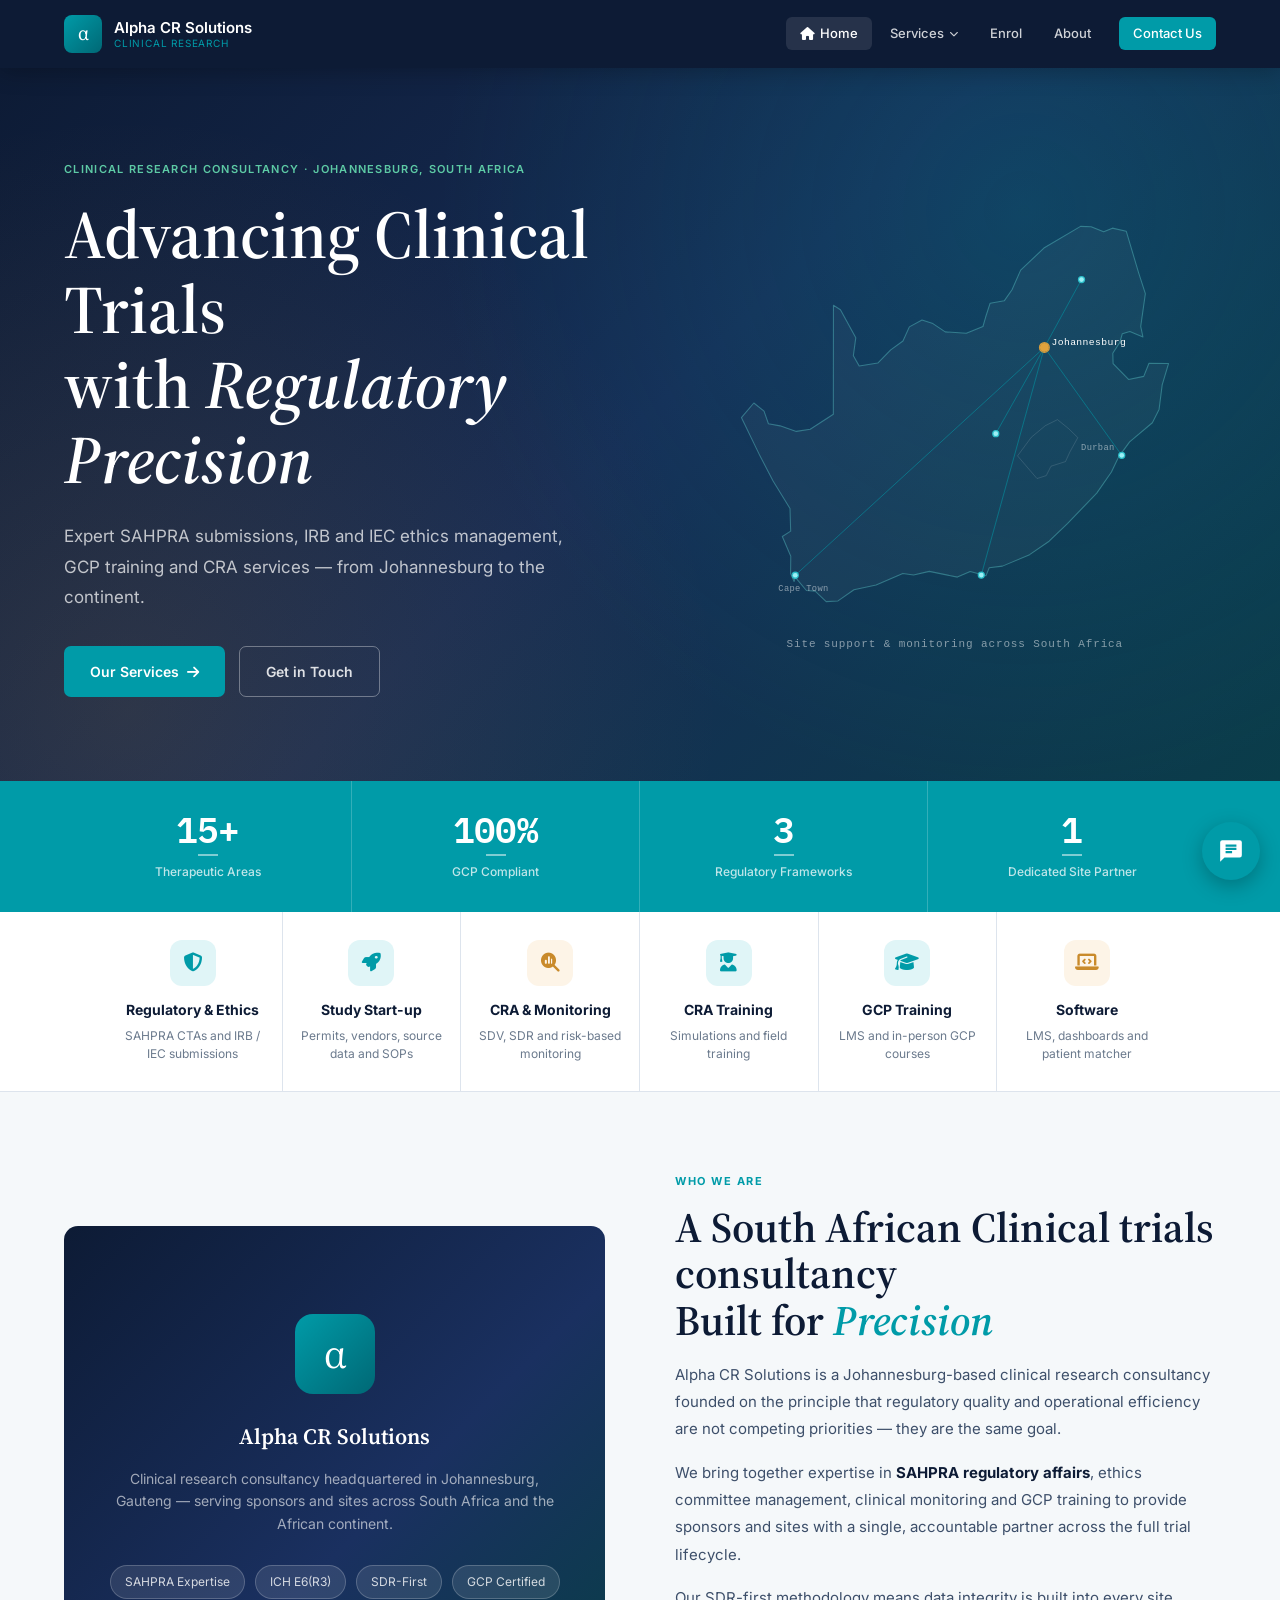
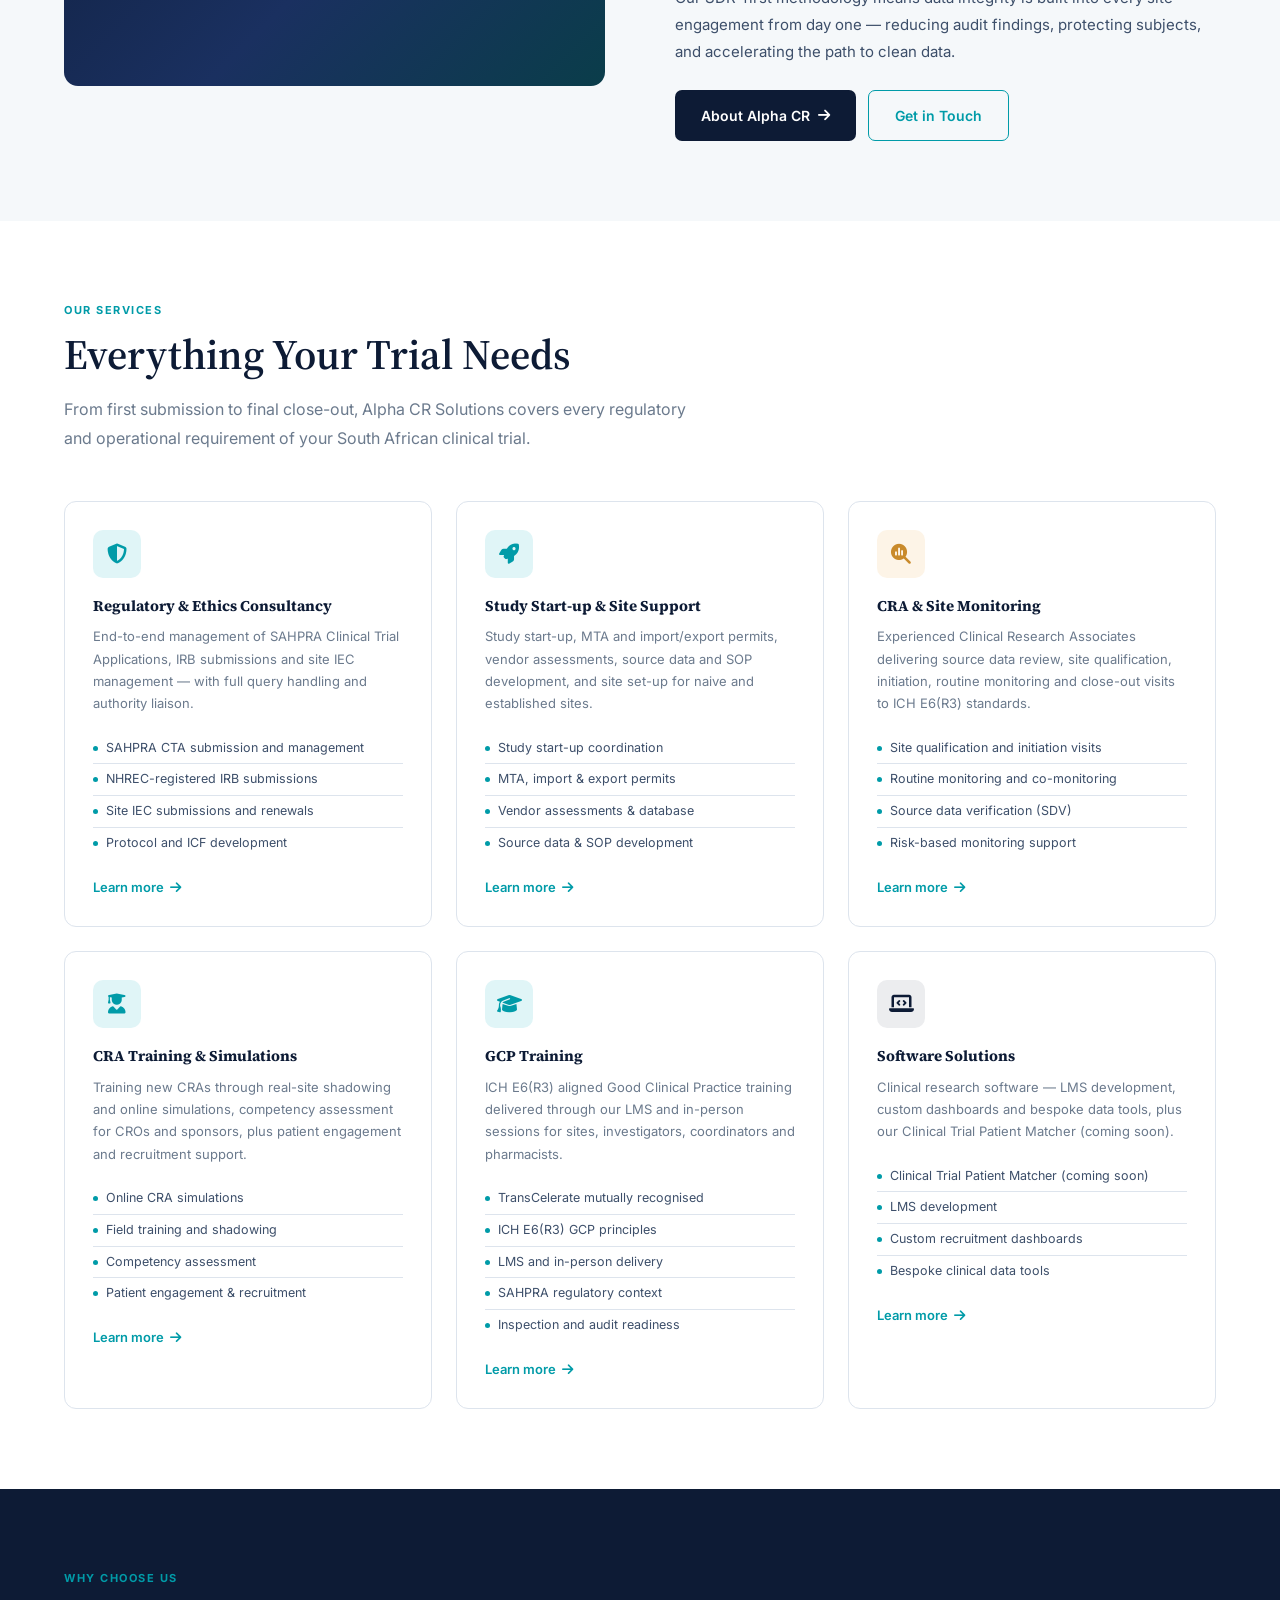
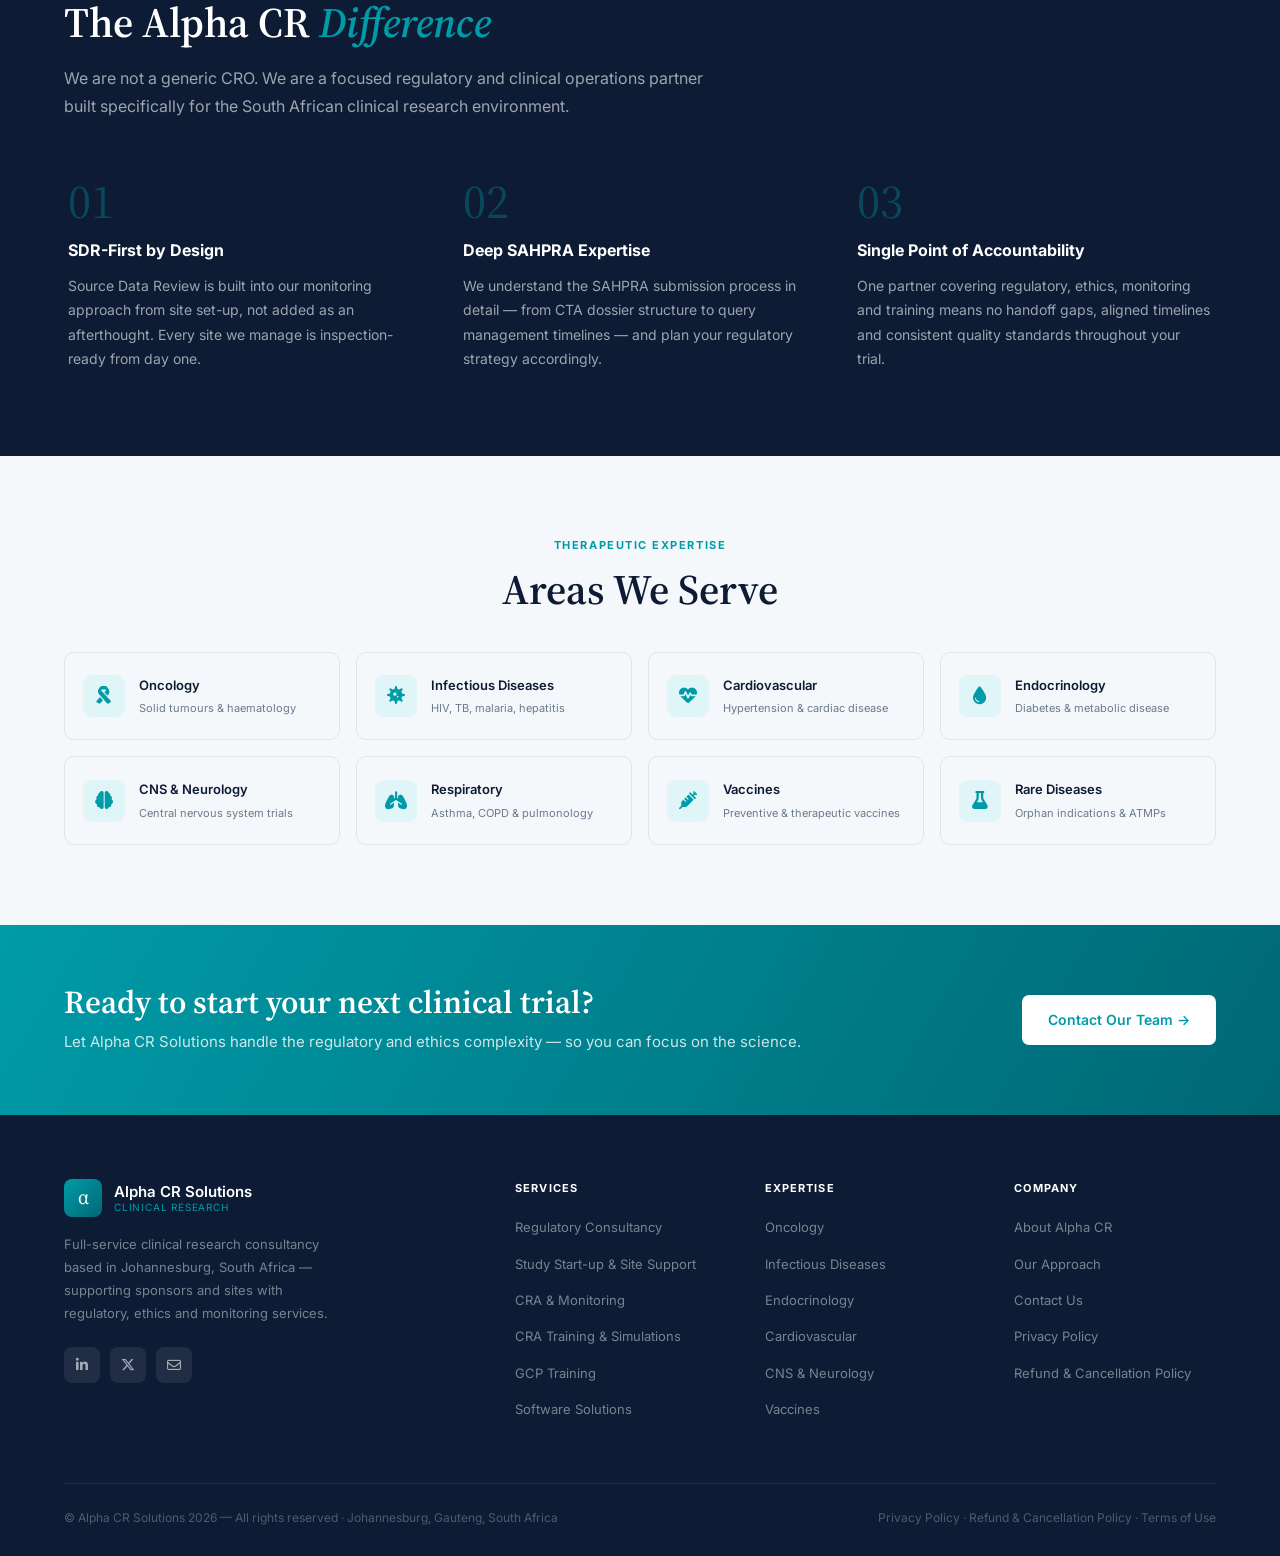
==== commit 274b2334: "Visual redesign of the refund policy page and added mailbox functionality to the main.js file." ====
--- a/index.html
+++ b/index.html
@@ -33,12 +33,54 @@
 .hero-home h1 { font-size: clamp(40px, 6vw, 68px); color: #fff; margin-bottom: 24px; max-width: 900px; margin-left: auto; margin-right: auto; }
 .hero-home .hero-sub { font-size: 17px; max-width: 580px; margin: 0 auto 38px; }
 .hero-home .hero-actions { justify-content: center; }
-.hero-wave {
-  position: relative; z-index: 1; margin-top: 70px;
-  display: flex; justify-content: center;
-  opacity: .06;
-}
-.hero-wave svg { width: 100%; }
+/* Hero: split copy + live South Africa network map */
+.hero-home { padding: 92px 5% 84px; }
+.hero-split { display: grid; grid-template-columns: 1.05fr .95fr; gap: 54px; align-items: center; text-align: left; }
+.hero-copy .hero-breadcrumb { color: #5DCAA5; }
+.hero-home .hero-actions { justify-content: flex-start; }
+.hero-split .hero-sub { max-width: 520px; margin: 0 0 34px; }
+.hero-split h1 { margin-left: 0; margin-right: 0; max-width: none; }
+
+.hero-copy > * { opacity: 0; animation: hero-rise .6s cubic-bezier(.2,.7,.2,1) forwards; }
+.hero-copy > *:nth-child(1) { animation-delay: .05s; }
+.hero-copy > *:nth-child(2) { animation-delay: .16s; }
+.hero-copy > *:nth-child(3) { animation-delay: .28s; }
+.hero-copy > *:nth-child(4) { animation-delay: .40s; }
+.hero-map { opacity: 0; animation: hero-fade .9s ease .5s forwards; }
+@keyframes hero-rise { from { opacity: 0; transform: translateY(14px); } to { opacity: 1; transform: none; } }
+@keyframes hero-fade { from { opacity: 0; transform: scale(.985); } to { opacity: 1; transform: none; } }
+
+.za-map { width: 100%; max-width: 470px; height: auto; display: block; margin: 0 auto; overflow: visible; }
+.za-land { fill: rgba(255,255,255,.035); stroke: rgba(95,202,203,.42); stroke-width: 1.1; stroke-linejoin: round; }
+.za-lesotho { fill: none; stroke: rgba(255,255,255,.16); stroke-width: .8; }
+.za-link { stroke: rgba(0,155,168,.55); stroke-width: 1; stroke-dasharray: 1; stroke-dashoffset: 1; animation: za-draw 1.1s ease forwards; }
+.za-link.l1 { animation-delay: .70s; } .za-link.l2 { animation-delay: .85s; } .za-link.l3 { animation-delay: 1.0s; }
+.za-link.l4 { animation-delay: 1.15s; } .za-link.l5 { animation-delay: 1.30s; }
+.za-node { fill: #2FC4CE; }
+.za-hub { fill: #E0A23C; }
+.za-ping, .za-hub-ping { fill: none; transform-box: fill-box; transform-origin: center; }
+.za-ping { stroke: rgba(47,196,206,.9); stroke-width: 1.1; animation: za-ping 2.6s ease-out infinite; }
+.za-hub-ping { stroke: rgba(224,162,60,.95); stroke-width: 1.3; animation: za-ping 2.6s ease-out infinite; }
+.za-pulse { fill: #9DF0F6; animation: za-travel 3.1s linear infinite; }
+.za-label { font-family: var(--font-mono); font-size: 9px; fill: rgba(255,255,255,.5); letter-spacing: .04em; }
+.za-label.hub { fill: #fff; font-size: 10px; }
+.hero-map-cap { text-align: center; font-family: var(--font-mono); font-size: 11px; letter-spacing: .08em; color: rgba(255,255,255,.5); margin-top: 12px; }
+@keyframes za-draw { to { stroke-dashoffset: 0; } }
+@keyframes za-ping { 0% { transform: scale(1); opacity: .7; } 70% { opacity: 0; } 100% { transform: scale(2.6); opacity: 0; } }
+@keyframes za-travel { 0% { transform: translate(0,0); opacity: 0; } 12% { opacity: 1; } 82% { opacity: 1; } 100% { transform: translate(var(--tx), var(--ty)); opacity: 0; } }
+
+@media (max-width: 900px) {
+  .hero-split { grid-template-columns: 1fr; gap: 30px; text-align: center; }
+  .hero-home .hero-actions { justify-content: center; }
+  .hero-split .hero-sub { margin: 0 auto 30px; }
+  .hero-split h1 { margin-left: auto; margin-right: auto; }
+  .za-map { max-width: 330px; }
+}
+@media (prefers-reduced-motion: reduce) {
+  .hero-copy > *, .hero-map { animation: none; opacity: 1; transform: none; }
+  .za-link { animation: none; stroke-dashoffset: 0; }
+  .za-ping, .za-hub-ping, .za-pulse { display: none; }
+}
 
 /* Services overview strip */
 .services-strip { background: var(--white); border-bottom: 1px solid var(--border); }
@@ -141,16 +183,47 @@
 
 <!-- HERO -->
 <section class="hero-home">
-  <div class="hero-home-inner">
-    <p class="hero-breadcrumb">Clinical Research Consultancy · Johannesburg, South Africa</p>
-    <h1>Advancing Clinical Trials<br>with <em>Regulatory Precision</em></h1>
-    <p class="hero-sub">Expert SAHPRA submissions, IRB and IEC ethics management, GCP training and CRA services — from Johannesburg to the continent.</p>
-    <div class="hero-actions">
-      <a href="#services" class="btn btn-primary">Our Services <i class="fa-solid fa-arrow-right"></i></a>
-      <a href="contact.html" class="btn btn-ghost">Get in Touch</a>
-    </div>
-    <div class="hero-wave">
-      <svg viewBox="0 0 1440 60" fill="none"><path d="M0 30 Q360 0 720 30 Q1080 60 1440 30V60H0Z" fill="white"/></svg>
+  <div class="hero-home-inner hero-split">
+    <div class="hero-copy">
+      <p class="hero-breadcrumb">Clinical Research Consultancy · Johannesburg, South Africa</p>
+      <h1>Advancing Clinical Trials<br>with <em>Regulatory Precision</em></h1>
+      <p class="hero-sub">Expert SAHPRA submissions, IRB and IEC ethics management, GCP training and CRA services — from Johannesburg to the continent.</p>
+      <div class="hero-actions">
+        <a href="#services" class="btn btn-primary">Our Services <i class="fa-solid fa-arrow-right"></i></a>
+        <a href="contact.html" class="btn btn-ghost">Get in Touch</a>
+      </div>
+    </div>
+    <div class="hero-map">
+      <svg class="za-map" viewBox="0 0 483.5 430" role="img" aria-label="Map of South Africa showing clinical sites connected to the Johannesburg headquarters">
+        <path class="za-land" d="M426.6 239.3L421.4 243.7L410.1 259.1L402.7 274.7L387.6 296.4L357.4 327.7L338.6 345.9L318.5 359.7L290.6 371.5L277.0 373.1L273.6 381.5L257.4 377.0L244.2 382.8L215.3 376.9L199.1 380.6L188.1 379.0L160.6 391.0L137.8 395.8L121.4 407.3L109.2 408.0L97.9 397.2L88.9 396.6L77.5 383.1L76.2 387.3L72.6 379.1L72.8 361.4L64.1 341.0L72.7 335.5L72.0 312.2L54.6 283.9L41.2 258.2L41.1 258.1L22.0 218.7L34.8 203.7L45.3 212.0L49.8 225.0L61.8 227.2L78.5 232.9L92.8 230.7L116.6 215.2L116.7 103.2L123.9 107.7L139.7 136.5L137.2 155.0L143.2 165.7L162.3 162.6L175.6 149.0L188.2 139.9L194.8 125.4L207.8 118.4L219.0 122.0L231.7 130.5L253.4 132.0L270.5 125.0L273.2 115.5L277.9 101.0L292.4 98.6L300.4 87.2L309.3 67.0L333.2 44.3L370.9 22.0L381.8 22.3L394.7 27.5L403.7 23.8L417.9 26.9L430.6 69.5L437.6 91.1L432.8 124.9L435.1 135.8L421.6 130.2L413.9 132.4L411.4 141.2L404.1 152.6L404.4 163.1L420.3 179.5L435.9 176.3L441.3 162.8L461.5 163.0L454.9 185.1L451.7 210.3L444.8 224.0L426.6 239.3Z"/>
+        <path class="za-lesotho" d="M358.8 230.2L347.2 220.8L334.7 227.0L320.3 238.9L306.1 258.1L326.1 281.4L335.6 278.4L340.5 268.7L355.4 264.0L359.9 254.1L368.1 239.3L358.8 230.2Z"/>
+        <line class="za-link l1" pathLength="1" x1="333.7" y1="146.5" x2="77.4"  y2="380.9"/>
+        <line class="za-link l2" pathLength="1" x1="333.7" y1="146.5" x2="413.3" y2="257.5"/>
+        <line class="za-link l3" pathLength="1" x1="333.7" y1="146.5" x2="268.8" y2="380.7"/>
+        <line class="za-link l4" pathLength="1" x1="333.7" y1="146.5" x2="283.7" y2="235.2"/>
+        <line class="za-link l5" pathLength="1" x1="333.7" y1="146.5" x2="371.9" y2="76.7"/>
+        <circle class="za-node" cx="77.4"  cy="380.9" r="3.2"/>
+        <circle class="za-node" cx="413.3" cy="257.5" r="3.2"/>
+        <circle class="za-node" cx="268.8" cy="380.7" r="3.2"/>
+        <circle class="za-node" cx="283.7" cy="235.2" r="3.2"/>
+        <circle class="za-node" cx="371.9" cy="76.7"  r="3.2"/>
+        <circle class="za-ping" cx="77.4"  cy="380.9" r="3.2" style="animation-delay:.2s"/>
+        <circle class="za-ping" cx="413.3" cy="257.5" r="3.2" style="animation-delay:1.0s"/>
+        <circle class="za-ping" cx="268.8" cy="380.7" r="3.2" style="animation-delay:1.7s"/>
+        <circle class="za-ping" cx="283.7" cy="235.2" r="3.2" style="animation-delay:.7s"/>
+        <circle class="za-ping" cx="371.9" cy="76.7"  r="3.2" style="animation-delay:1.4s"/>
+        <circle class="za-pulse" cx="77.4"  cy="380.9" r="2.4" style="--tx:256.3px;--ty:-234.4px;animation-delay:.4s"/>
+        <circle class="za-pulse" cx="413.3" cy="257.5" r="2.4" style="--tx:-79.6px;--ty:-111.0px;animation-delay:1.6s"/>
+        <circle class="za-pulse" cx="268.8" cy="380.7" r="2.4" style="--tx:64.9px;--ty:-234.2px;animation-delay:2.4s"/>
+        <circle class="za-pulse" cx="283.7" cy="235.2" r="2.4" style="--tx:50.0px;--ty:-88.7px;animation-delay:1.0s"/>
+        <circle class="za-pulse" cx="371.9" cy="76.7"  r="2.4" style="--tx:-38.2px;--ty:69.8px;animation-delay:2.0s"/>
+        <circle class="za-hub-ping" cx="333.7" cy="146.5" r="5"/>
+        <circle class="za-hub" cx="333.7" cy="146.5" r="4.6"/>
+        <text class="za-label hub" x="341" y="144">Johannesburg</text>
+        <text class="za-label" x="60" y="397">Cape Town</text>
+        <text class="za-label" x="406" y="252" text-anchor="end">Durban</text>
+      </svg>
+      <p class="hero-map-cap">Site support &amp; monitoring across South Africa</p>
     </div>
   </div>
 </section>
--- a/main.css
+++ b/main.css
@@ -678,3 +678,27 @@
 .faq-item .faq-a { padding: 0 22px 18px; }
 .faq-item .faq-a p { font-size: 14px; color: var(--gray); line-height: 1.7; margin: 0; }
 .faq-item .faq-a a { color: var(--teal); font-weight: 600; }
+
+/* ── Dynamic upgrades: nav condense, card motion, stat readouts ──── */
+.site-nav { transition: height .28s ease, box-shadow .28s ease, border-color .28s ease; border-bottom: 1px solid transparent; }
+.site-nav .nav-logo-mark { transition: width .28s ease, height .28s ease, font-size .28s ease; }
+.site-nav.scrolled { height: 54px; box-shadow: 0 2px 20px rgba(0,0,0,0.42); border-bottom-color: rgba(255,255,255,0.09); }
+.site-nav.scrolled .nav-logo-mark { width: 32px; height: 32px; font-size: 17px; }
+
+.card-icon { transition: transform .28s cubic-bezier(.2,.7,.2,1), background .25s ease, color .25s ease; }
+.service-card { transition: box-shadow .25s, transform .2s, border-color .25s; }
+.service-card:hover { border-color: rgba(0,155,168,.4); }
+.service-card:hover .card-icon { transform: translateY(-3px) scale(1.08); }
+
+/* Stats read as measured instrument values */
+.stats-strip .stat-num { position: relative; display: inline-block; padding-bottom: 9px; }
+.stats-strip .stat-num::after {
+  content: ''; position: absolute; left: 50%; bottom: 0;
+  width: 20px; height: 2px; background: rgba(255,255,255,.5);
+  transform: translateX(-50%);
+}
+
+@media (prefers-reduced-motion: reduce) {
+  .site-nav, .site-nav .nav-logo-mark, .card-icon, .service-card { transition: none; }
+  .service-card:hover .card-icon { transform: none; }
+}
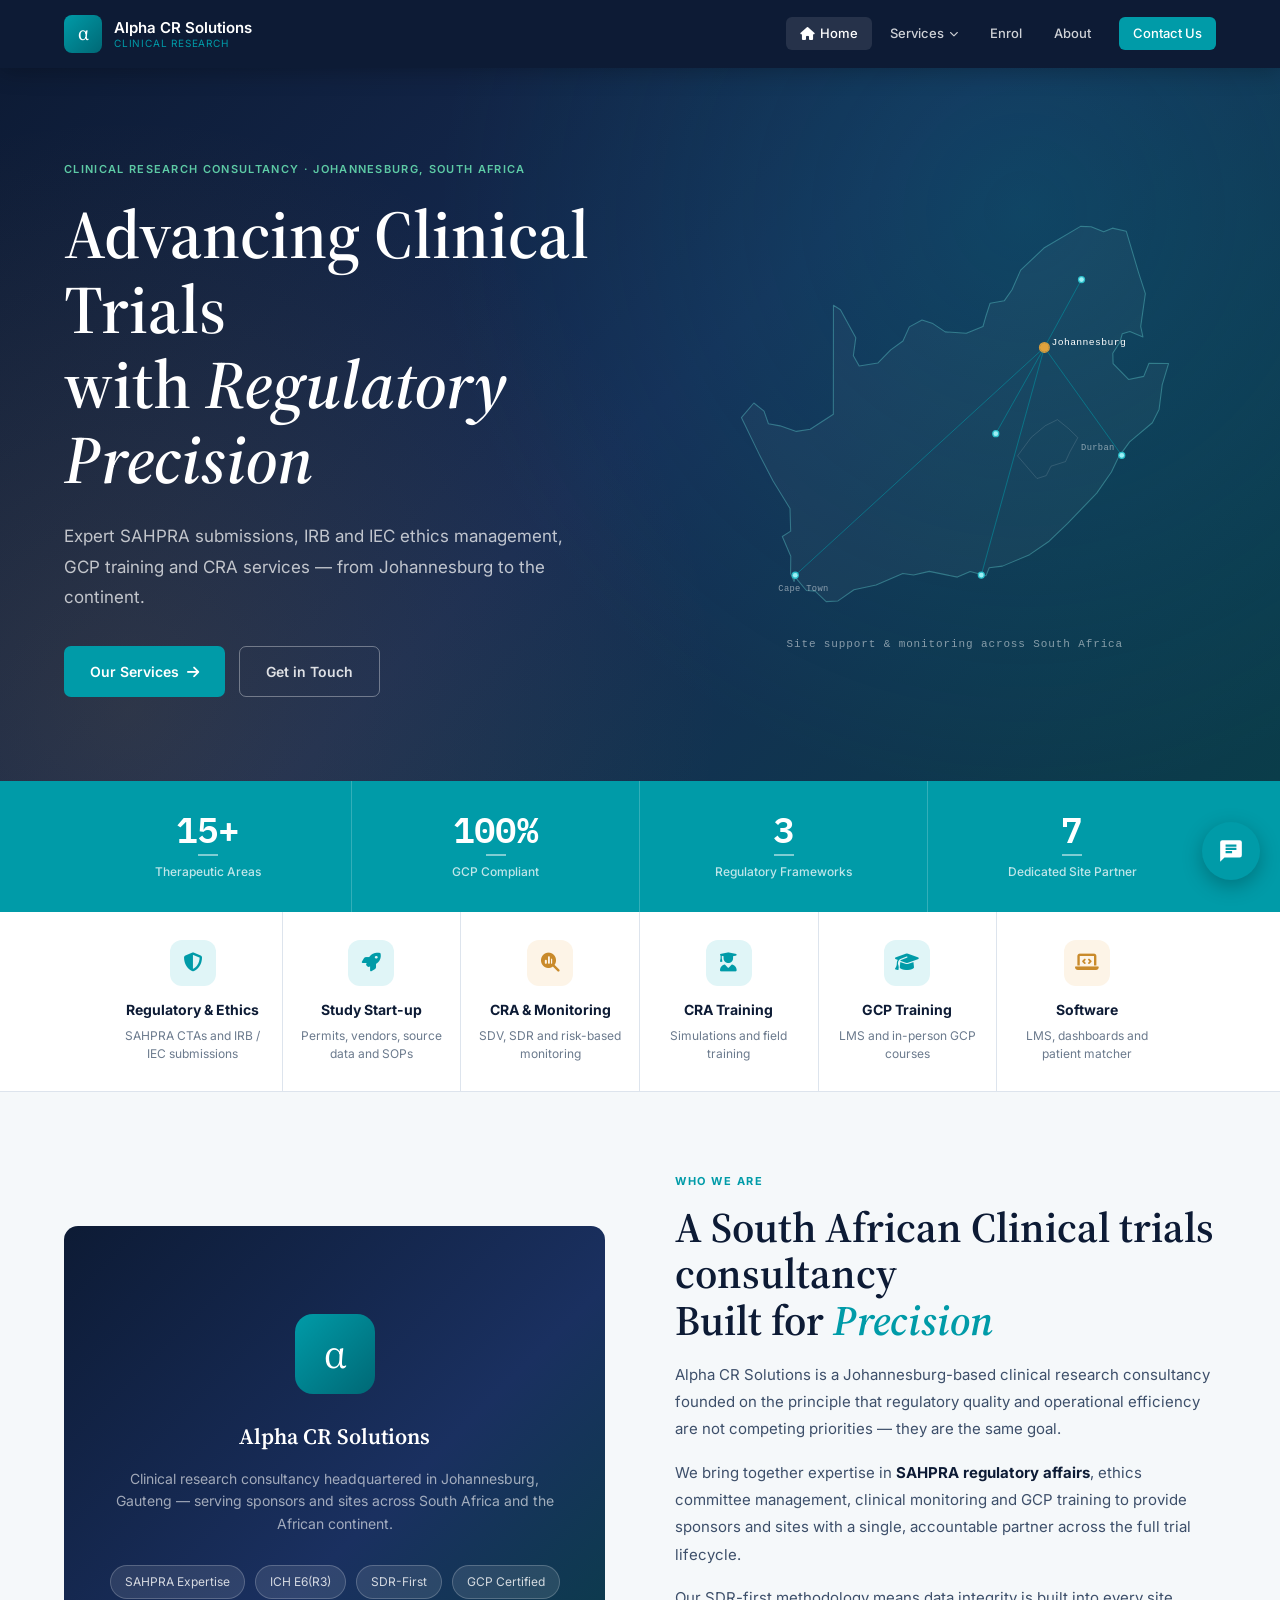
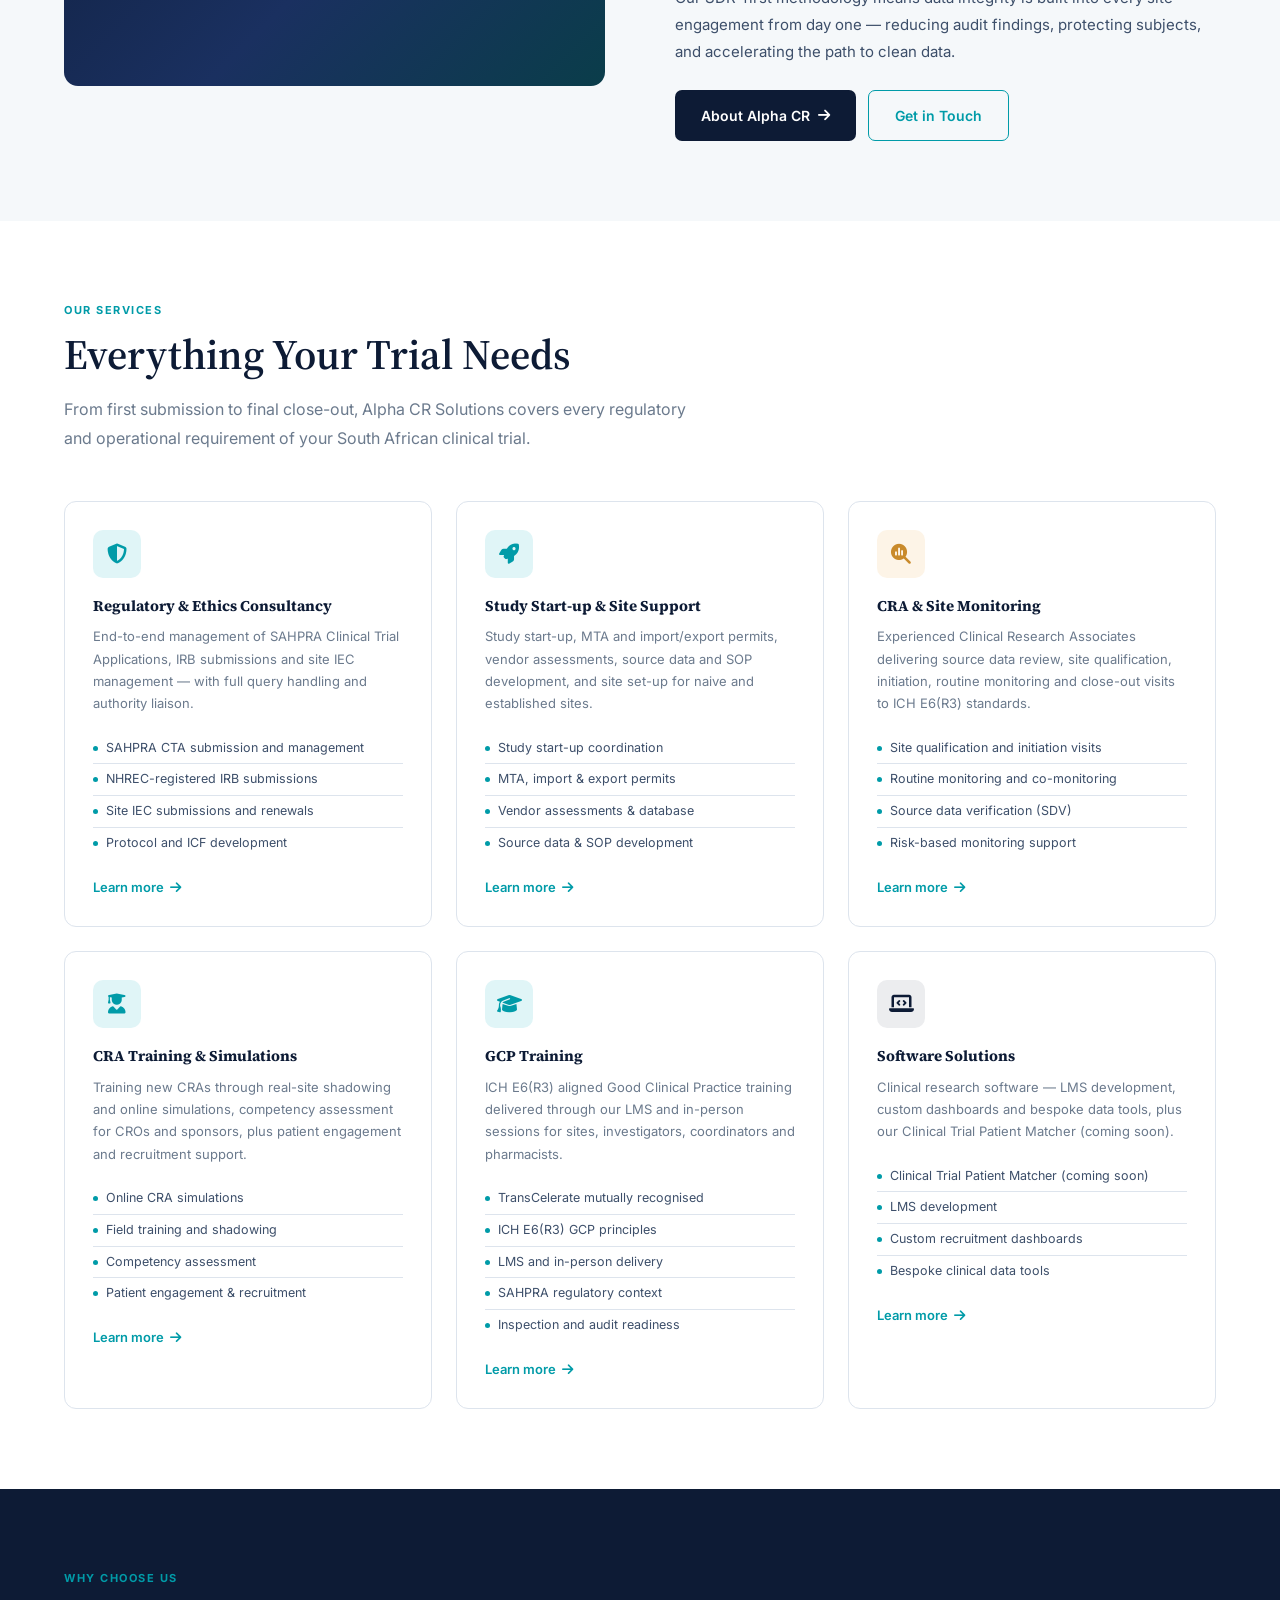
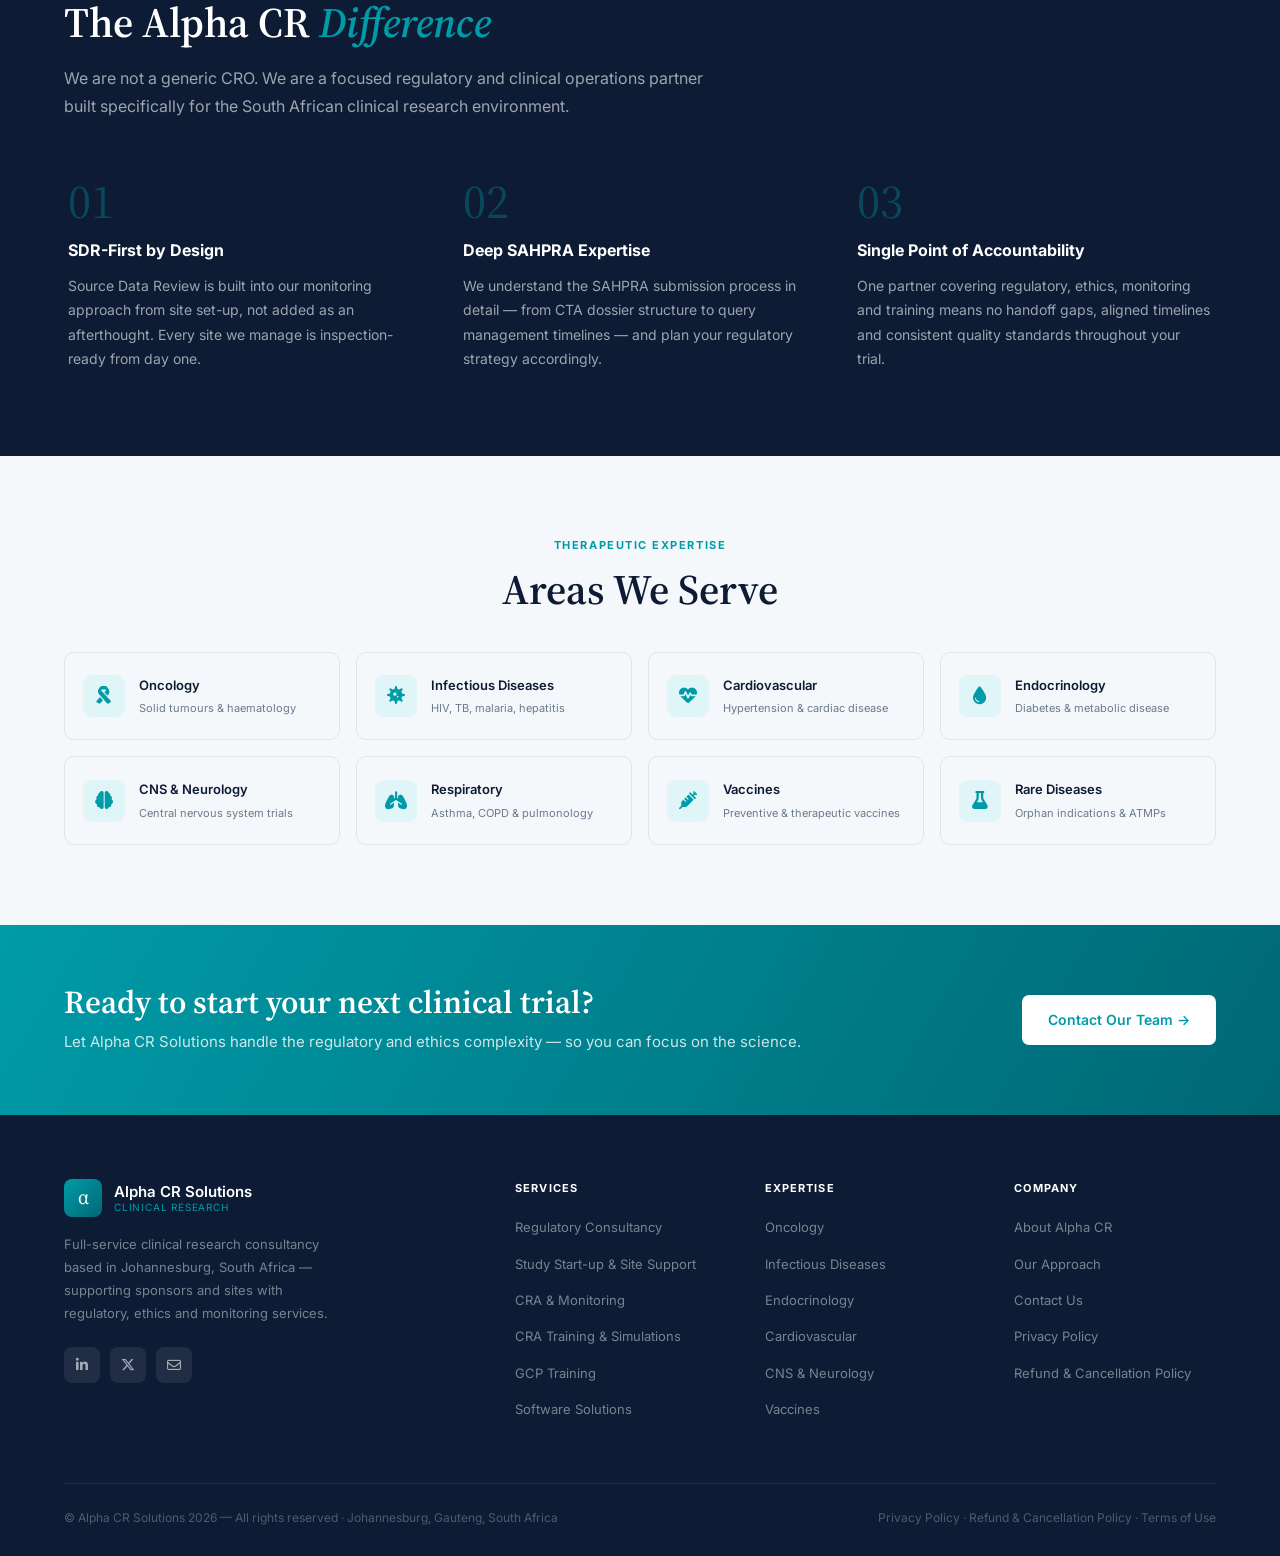
==== commit 6a515516: "Updated stat counter for "Dedicated Site Partner" from 1 to 7 in index.html." ====
--- a/index.html
+++ b/index.html
@@ -7,7 +7,7 @@
 <meta name="description" content="Alpha CR Solutions — Clinical research consultancy specialising in SAHPRA submissions, IRB/IEC ethics, GCP training and CRA services in South Africa.">
 <link href="https://fonts.googleapis.com/css2?family=Source+Serif+4:ital,wght@0,400;0,600;0,700;1,400;1,600&family=Inter:wght@300;400;500;600;700&family=IBM+Plex+Mono:wght@400;500;600&display=swap" rel="stylesheet">
 <link rel="stylesheet" href="https://cdnjs.cloudflare.com/ajax/libs/font-awesome/6.5.0/css/all.min.css">
-<link rel="stylesheet" href="main.css">
+<link rel="stylesheet" href="main.css?v=2">
 <link rel="icon" href="favicon.svg" type="image/svg+xml">
 <link rel="icon" type="image/png" sizes="32x32" href="favicon-32x32.png">
 <link rel="icon" type="image/png" sizes="96x96" href="favicon-96x96.png">
@@ -244,7 +244,7 @@
       <div class="stat-label">Regulatory Frameworks</div>
     </div>
     <div class="stat-item">
-      <div class="stat-num"><span class="count-up" data-target="1" data-suffix="">0</span></div>
+      <div class="stat-num"><span class="count-up" data-target="7" data-suffix="">0</span></div>
       <div class="stat-label">Dedicated Site Partner</div>
     </div>
   </div>
@@ -509,7 +509,7 @@
   </div>
 </footer>
 
-<script src="main.js"></script>
+<script src="main.js?v=2"></script>
 <script src="chat-widget.js?v=2" defer></script>
 </body>
 </html>
--- a/main.css
+++ b/main.css
@@ -702,3 +702,21 @@
   .site-nav, .site-nav .nav-logo-mark, .card-icon, .service-card { transition: none; }
   .service-card:hover .card-icon { transform: none; }
 }
+
+/* ── Cohesive motion layer (all inner pages) ────────────────────── */
+/* Hero content settles in on load */
+.hero .hero-inner > * { opacity: 0; animation: hero-enter .65s cubic-bezier(.2,.7,.2,1) forwards; }
+.hero .hero-inner > *:nth-child(1) { animation-delay: .05s; }
+.hero .hero-inner > *:nth-child(2) { animation-delay: .14s; }
+.hero .hero-inner > *:nth-child(3) { animation-delay: .23s; }
+.hero .hero-inner > *:nth-child(4) { animation-delay: .32s; }
+@keyframes hero-enter { from { opacity: 0; transform: translateY(16px); } to { opacity: 1; transform: none; } }
+
+/* Sections reveal as they scroll into view (elements tagged by main.js) */
+.reveal { opacity: 0; transform: translateY(18px); transition: opacity .6s ease, transform .6s cubic-bezier(.2,.7,.2,1); }
+.reveal.revealed { opacity: 1; transform: none; }
+
+@media (prefers-reduced-motion: reduce) {
+  .hero .hero-inner > * { opacity: 1; animation: none; }
+  .reveal, .reveal.revealed { opacity: 1; transform: none; transition: none; }
+}
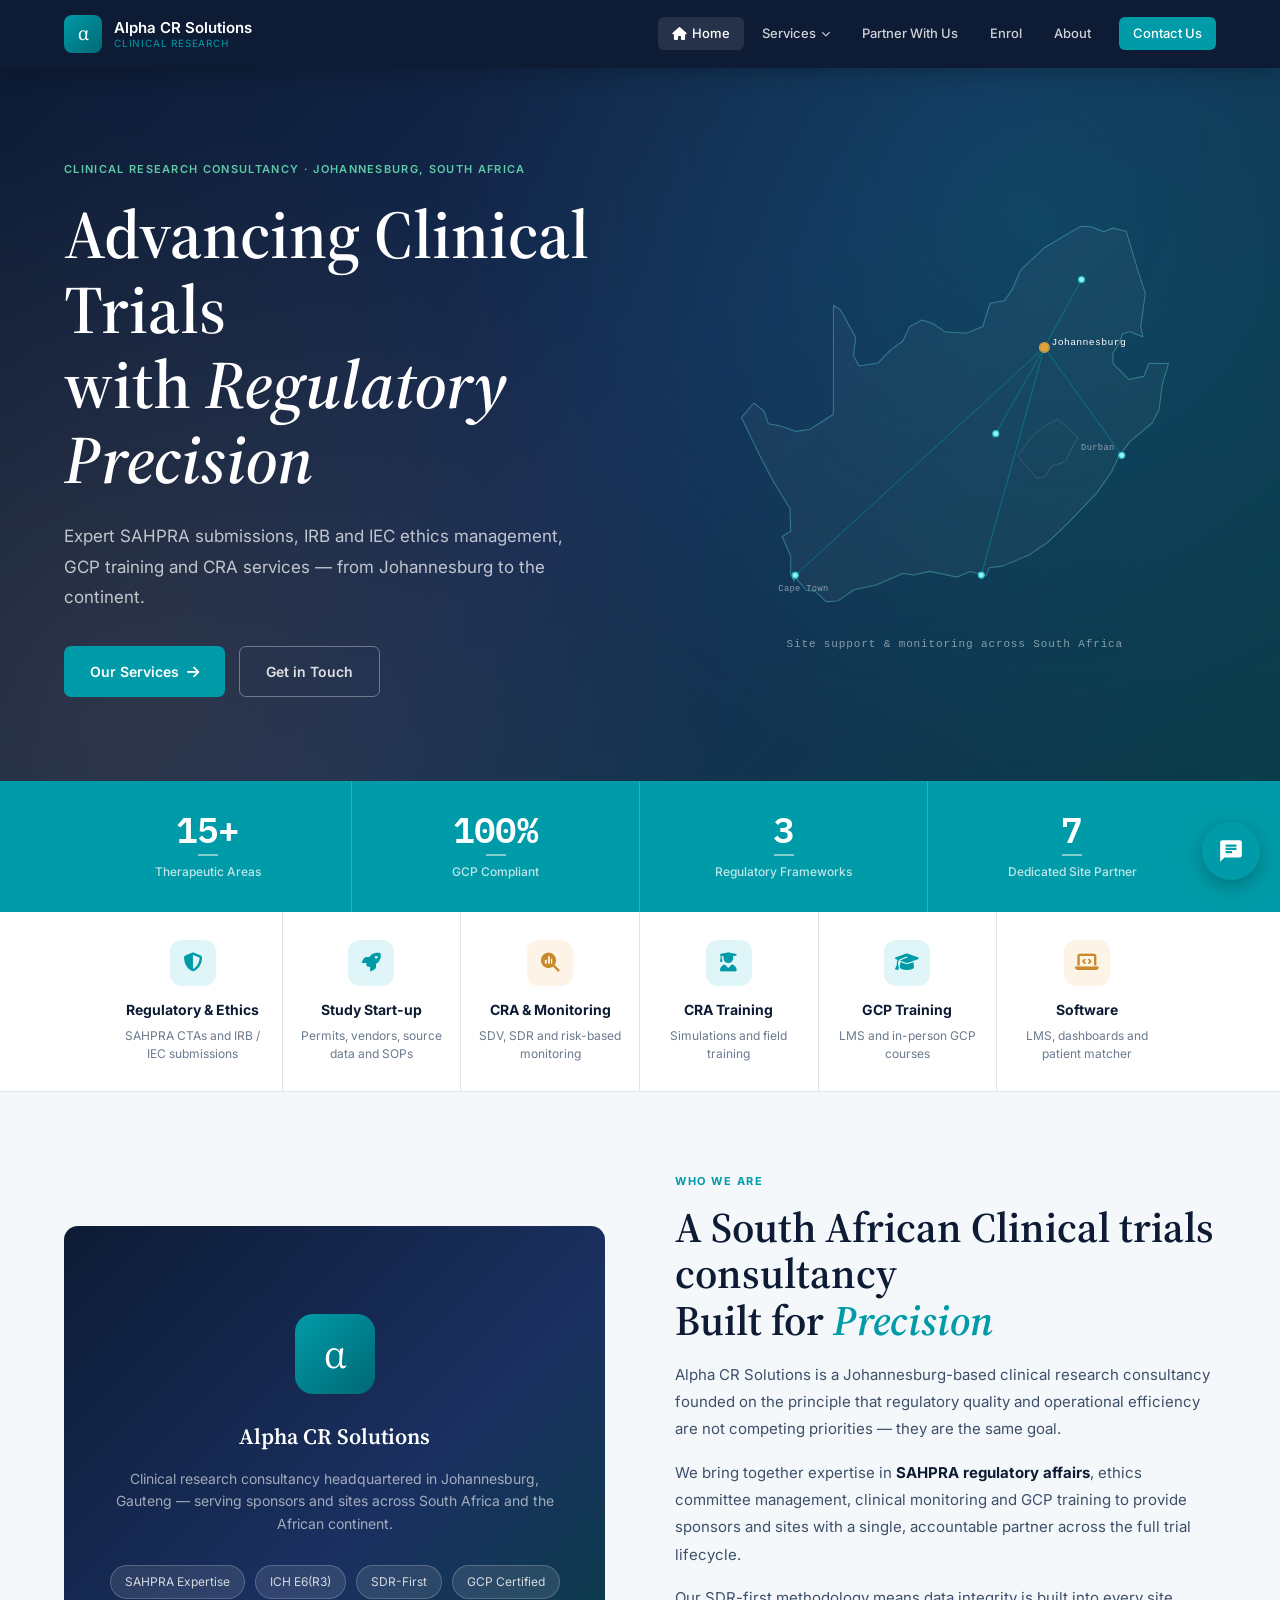
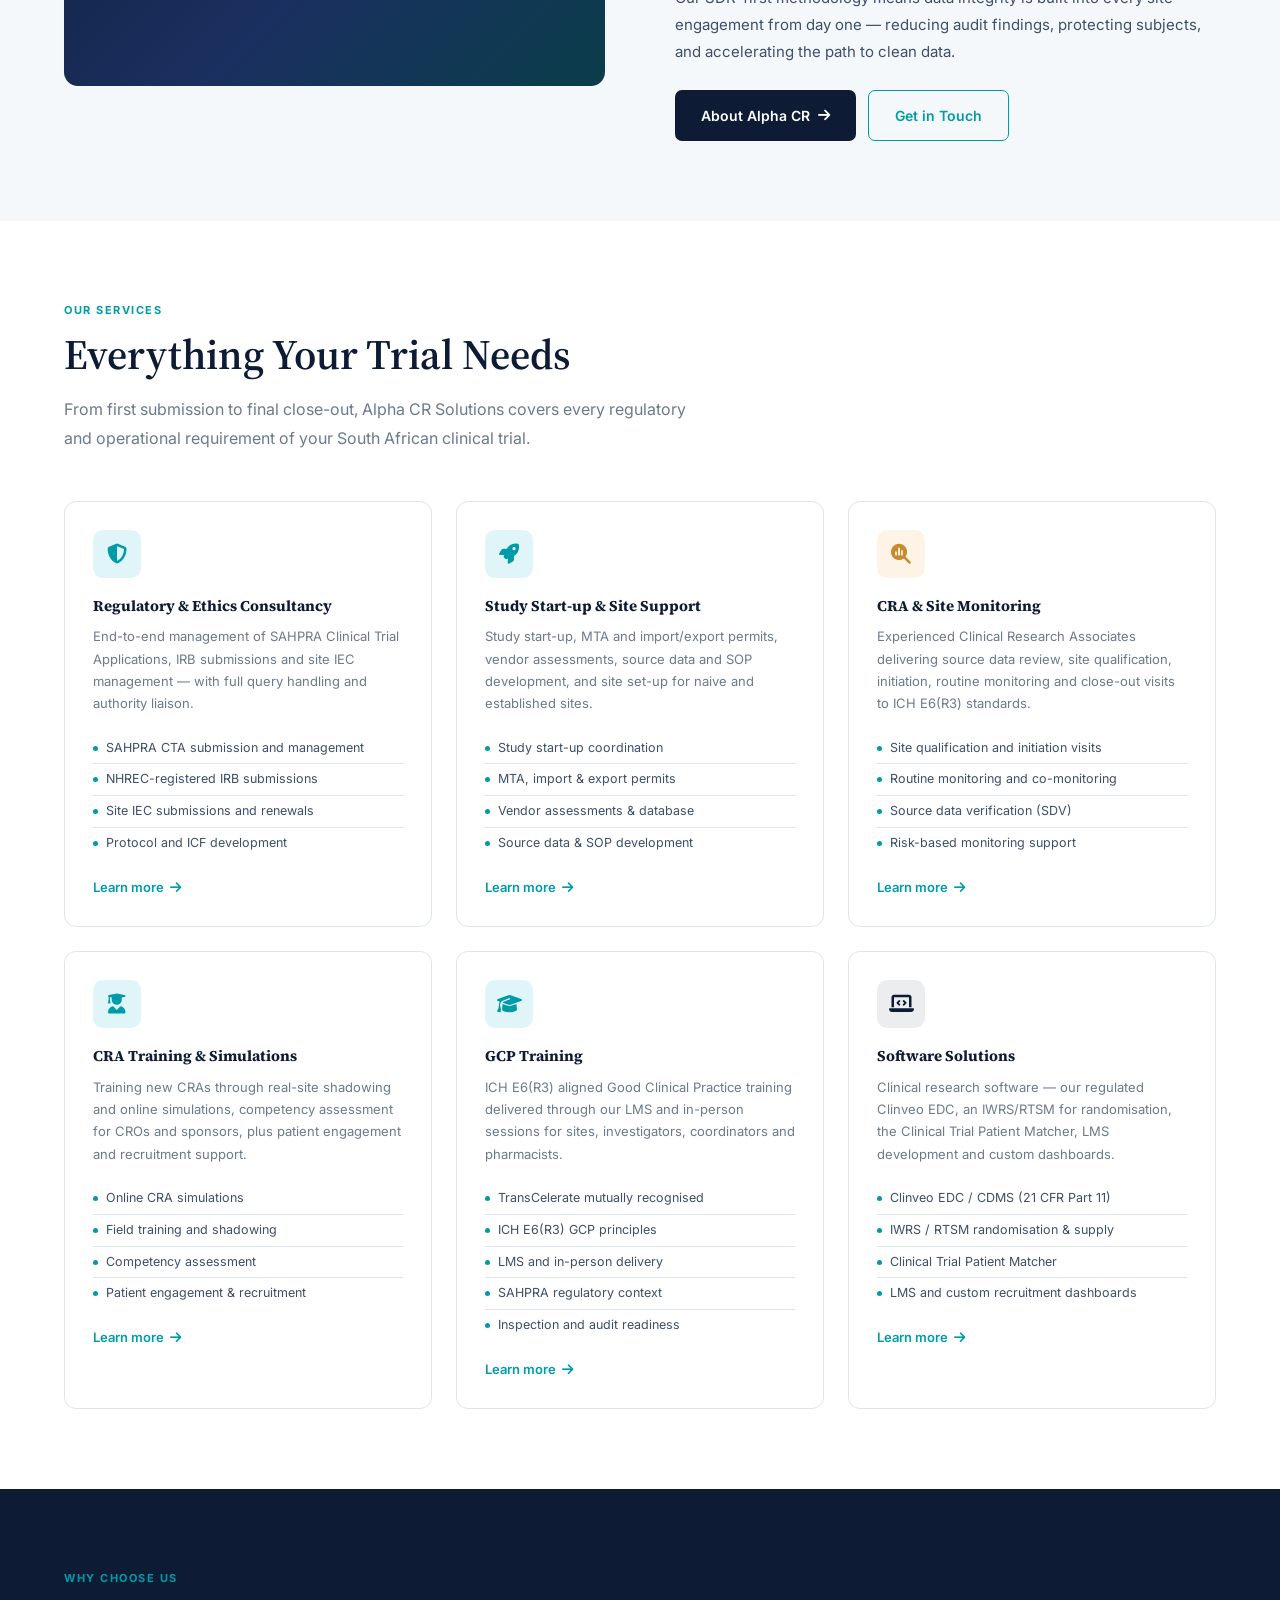
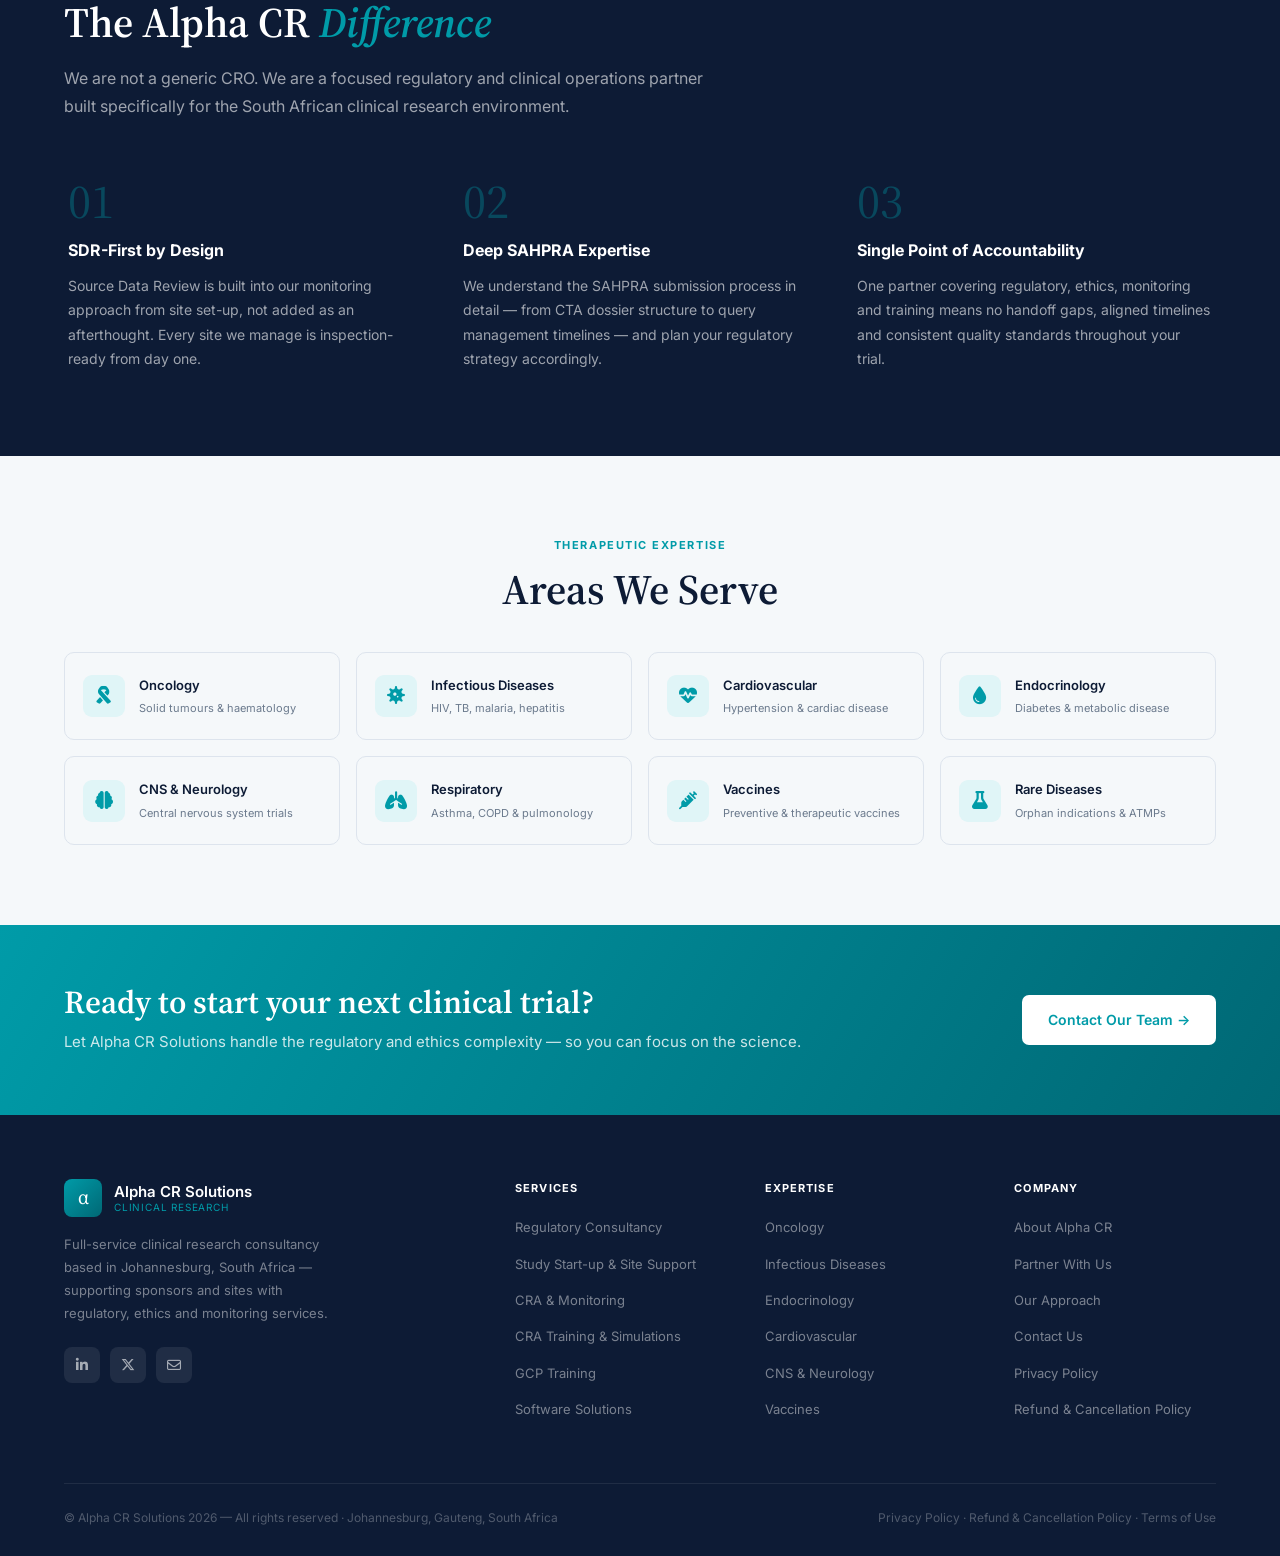
==== commit 8da26cf5: "Add Partner With Us page, nav/footer links, and route its CTAs to the contact form Co-Authored-By: C" ====
--- a/index.html
+++ b/index.html
@@ -158,6 +158,7 @@
         <li><a href="software.html"><i class="fa-solid fa-laptop-code"></i>Software Solutions</a></li>
       </ul>
     </li>
+    <li><a href="partner-with-us.html">Partner With Us</a></li>
     <li><a href="enrolment.html">Enrol</a></li>
     <li><a href="about.html">About</a></li>
     <li><a href="contact.html" class="nav-cta">Contact Us</a></li>
@@ -175,6 +176,7 @@
   <a href="cra-training.html"><i class="fa-solid fa-user-graduate" style="width:18px;color:var(--teal);margin-right:4px;"></i> CRA Training &amp; Simulations</a>
   <a href="gcp-training.html"><i class="fa-solid fa-graduation-cap" style="width:18px;color:var(--teal);margin-right:4px;"></i> GCP Training</a>
   <a href="software.html"><i class="fa-solid fa-laptop-code" style="width:18px;color:var(--teal);margin-right:4px;"></i> Software Solutions</a>
+  <a href="partner-with-us.html">Partner With Us</a>
   <a href="enrolment.html">Enrol</a>
   <span class="mob-section">Company</span>
   <a href="about.html">About Us</a>
@@ -387,12 +389,12 @@
       <div class="service-card">
         <div class="card-icon" style="background:rgba(13,27,53,.08);color:var(--navy);"><i class="fa-solid fa-laptop-code"></i></div>
         <h3>Software Solutions</h3>
-        <p>Clinical research software — LMS development, custom dashboards and bespoke data tools, plus our Clinical Trial Patient Matcher (coming soon).</p>
+        <p>Clinical research software — our regulated Clinveo EDC, an IWRS/RTSM for randomisation, the Clinical Trial Patient Matcher, LMS development and custom dashboards.</p>
         <ul class="service-list">
-          <li>Clinical Trial Patient Matcher (coming soon)</li>
-          <li>LMS development</li>
-          <li>Custom recruitment dashboards</li>
-          <li>Bespoke clinical data tools</li>
+          <li>Clinveo EDC / CDMS (21 CFR Part 11)</li>
+          <li>IWRS / RTSM randomisation &amp; supply</li>
+          <li>Clinical Trial Patient Matcher</li>
+          <li>LMS and custom recruitment dashboards</li>
         </ul>
         <a href="software.html" class="card-link">Learn more <i class="fa-solid fa-arrow-right"></i></a>
       </div>
@@ -496,6 +498,7 @@
       <h4>Company</h4>
       <ul>
         <li><a href="about.html">About Alpha CR</a></li>
+      <li><a href="partner-with-us.html">Partner With Us</a></li>
         <li><a href="about.html#approach">Our Approach</a></li>
         <li><a href="contact.html">Contact Us</a></li>
         <li><a href="privacy-policy.html">Privacy Policy</a></li>
--- a/main.css
+++ b/main.css
@@ -641,15 +641,33 @@
 /* ── How to enrol — 4-step flow (reuses .pathway-step visuals) ──── */
 .enrol-pathway {
   display: grid; grid-template-columns: repeat(4,1fr);
-  margin-top: 52px; position: relative; gap: 0 8px;
+  margin-top: 52px; position: relative; gap: 0 8px; overflow: visible;
 }
 .enrol-pathway::before {
   content: ''; position: absolute; top: 34px;
-  left: calc(100%/8); right: calc(100%/8); height: 2px;
+  left: calc(100%/8); width: calc(100% - 2*(100%/8)); height: 2px;
   background: linear-gradient(90deg, var(--teal), var(--gold)); z-index: 0;
+}
+.enrol-pathway::after {
+  content: ''; position: absolute; top: 28px;
+  left: calc(100%/8 - 7px); width: 14px; height: 14px;
+  border-top: 2px solid var(--gold); border-right: 2px solid var(--gold);
+  transform: rotate(45deg); z-index: 0; pointer-events: none;
+  animation: enrol-arrow-travel 12s linear infinite;
+  opacity: 1;
 }
 .enrol-pathway .step-body a { color: var(--teal); font-weight: 600; text-decoration: none; }
 .enrol-pathway .step-body a:hover { text-decoration: underline; }
+@keyframes enrol-arrow-travel {
+  0% { left: calc(100%/8 - 7px); opacity: 1; }
+  16% { left: calc(100%/8 - 7px); opacity: 1; }
+  20% { left: calc(3*(100%/8) - 7px); opacity: 1; }
+  36% { left: calc(3*(100%/8) - 7px); opacity: 1; }
+  40% { left: calc(5*(100%/8) - 7px); opacity: 1; }
+  56% { left: calc(5*(100%/8) - 7px); opacity: 1; }
+  60% { left: calc(7*(100%/8) - 7px); opacity: 1; }
+  100% { left: calc(7*(100%/8) - 7px); opacity: 1; }
+}
 @media (max-width: 900px) {
   .enrol-pathway { grid-template-columns: 1fr 1fr; gap: 34px 12px; }
   .enrol-pathway::before { display: none; }
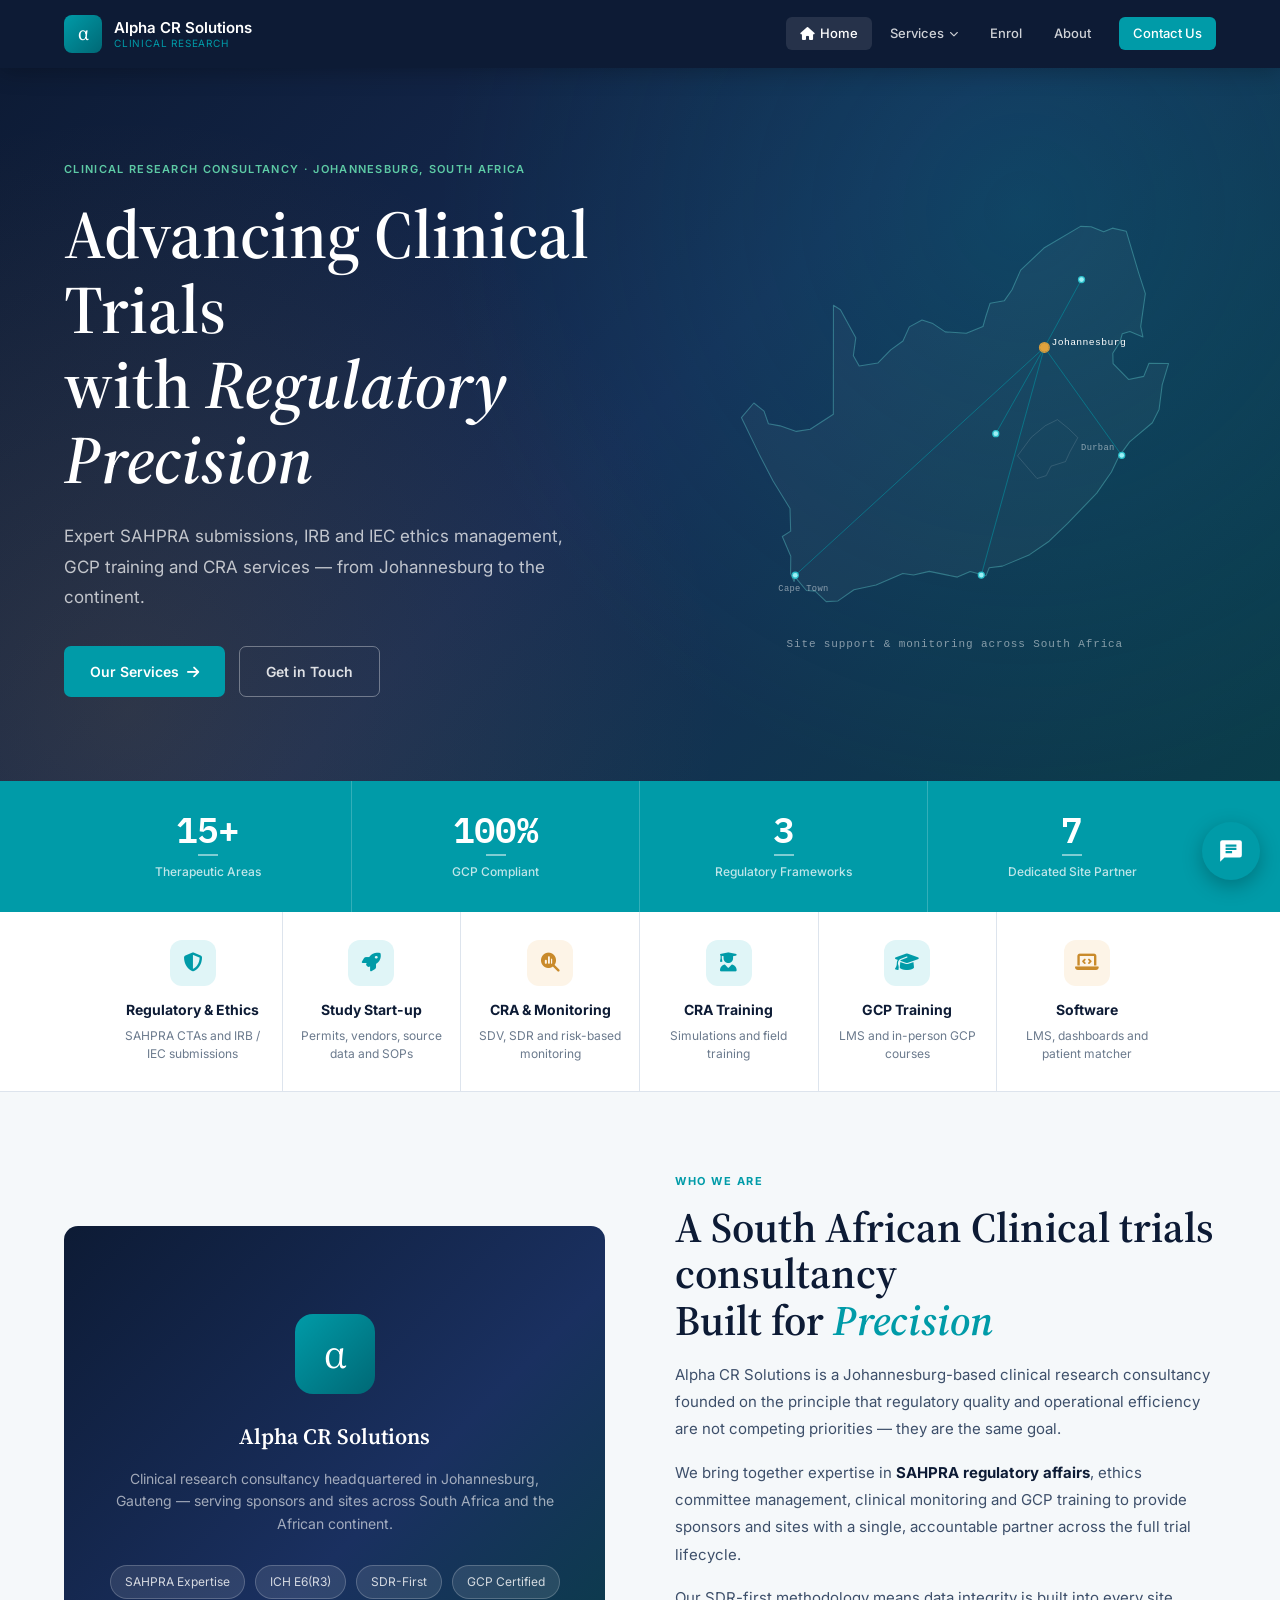
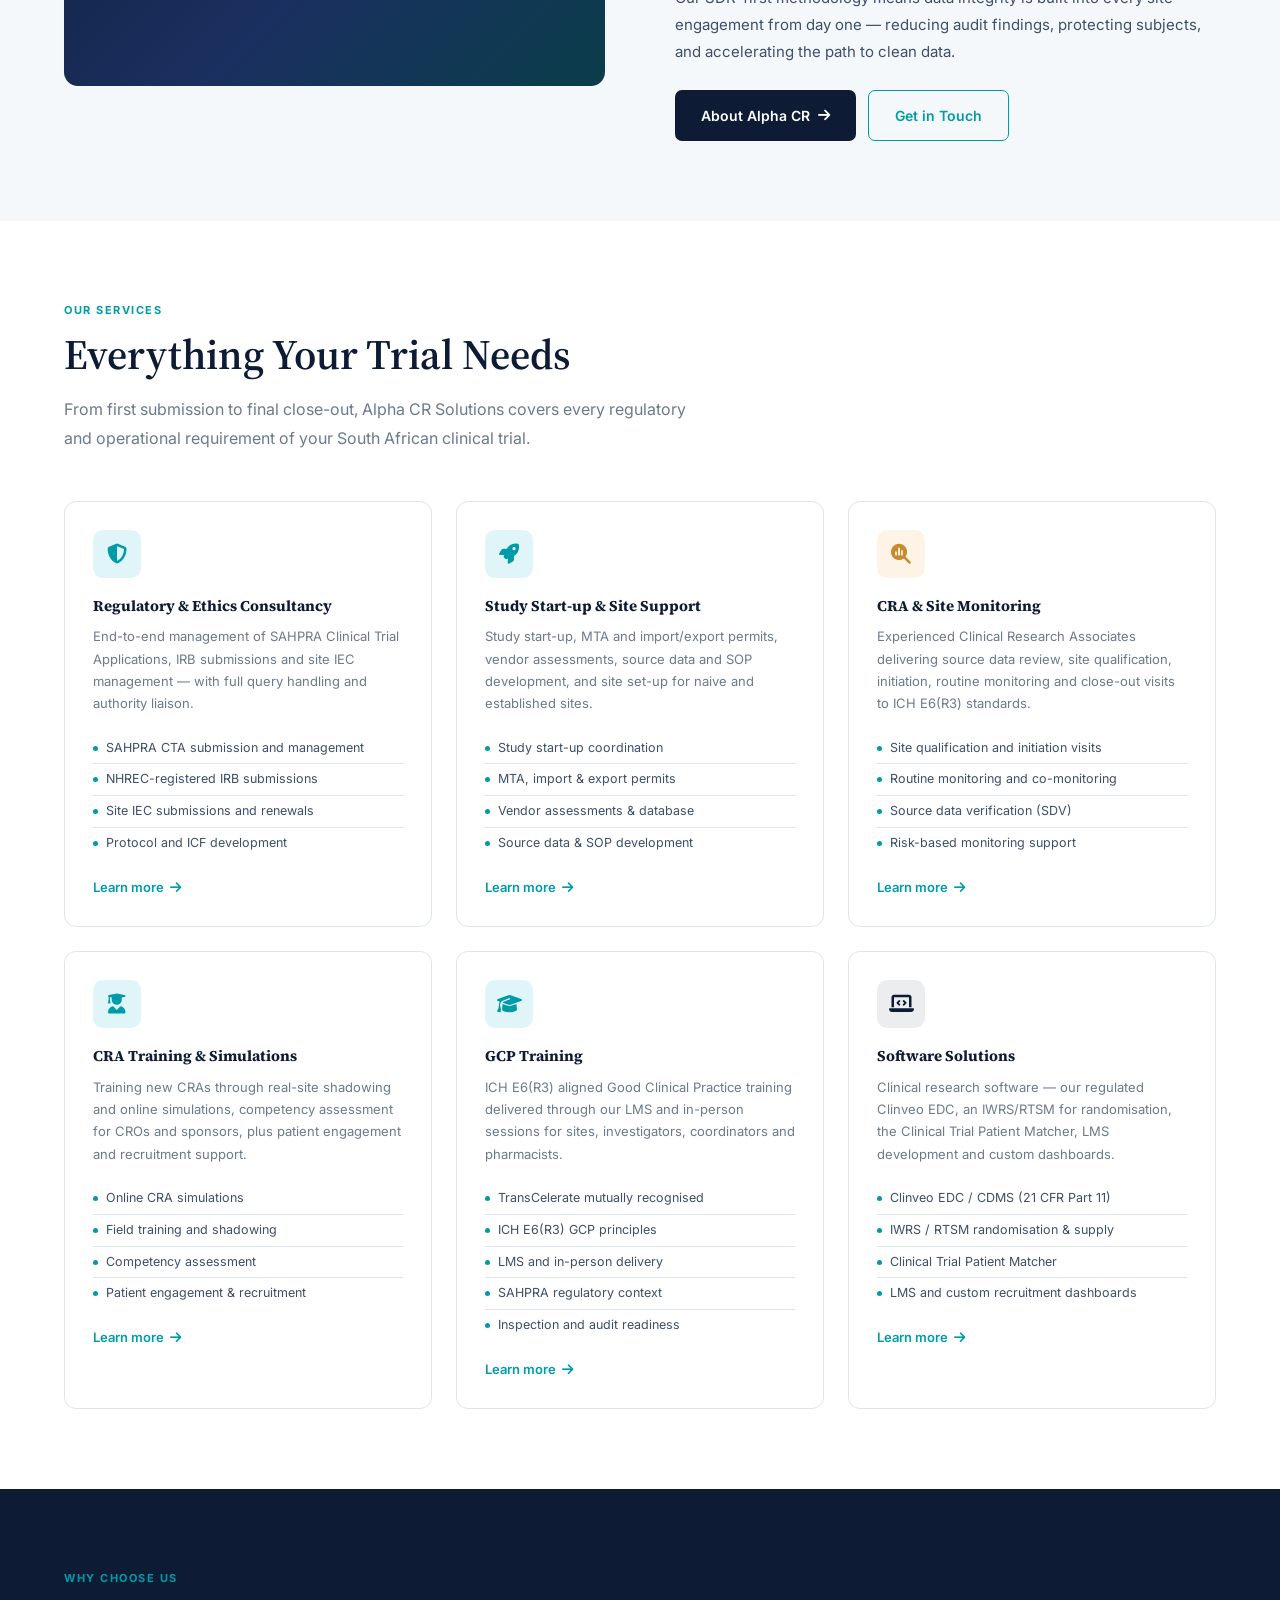
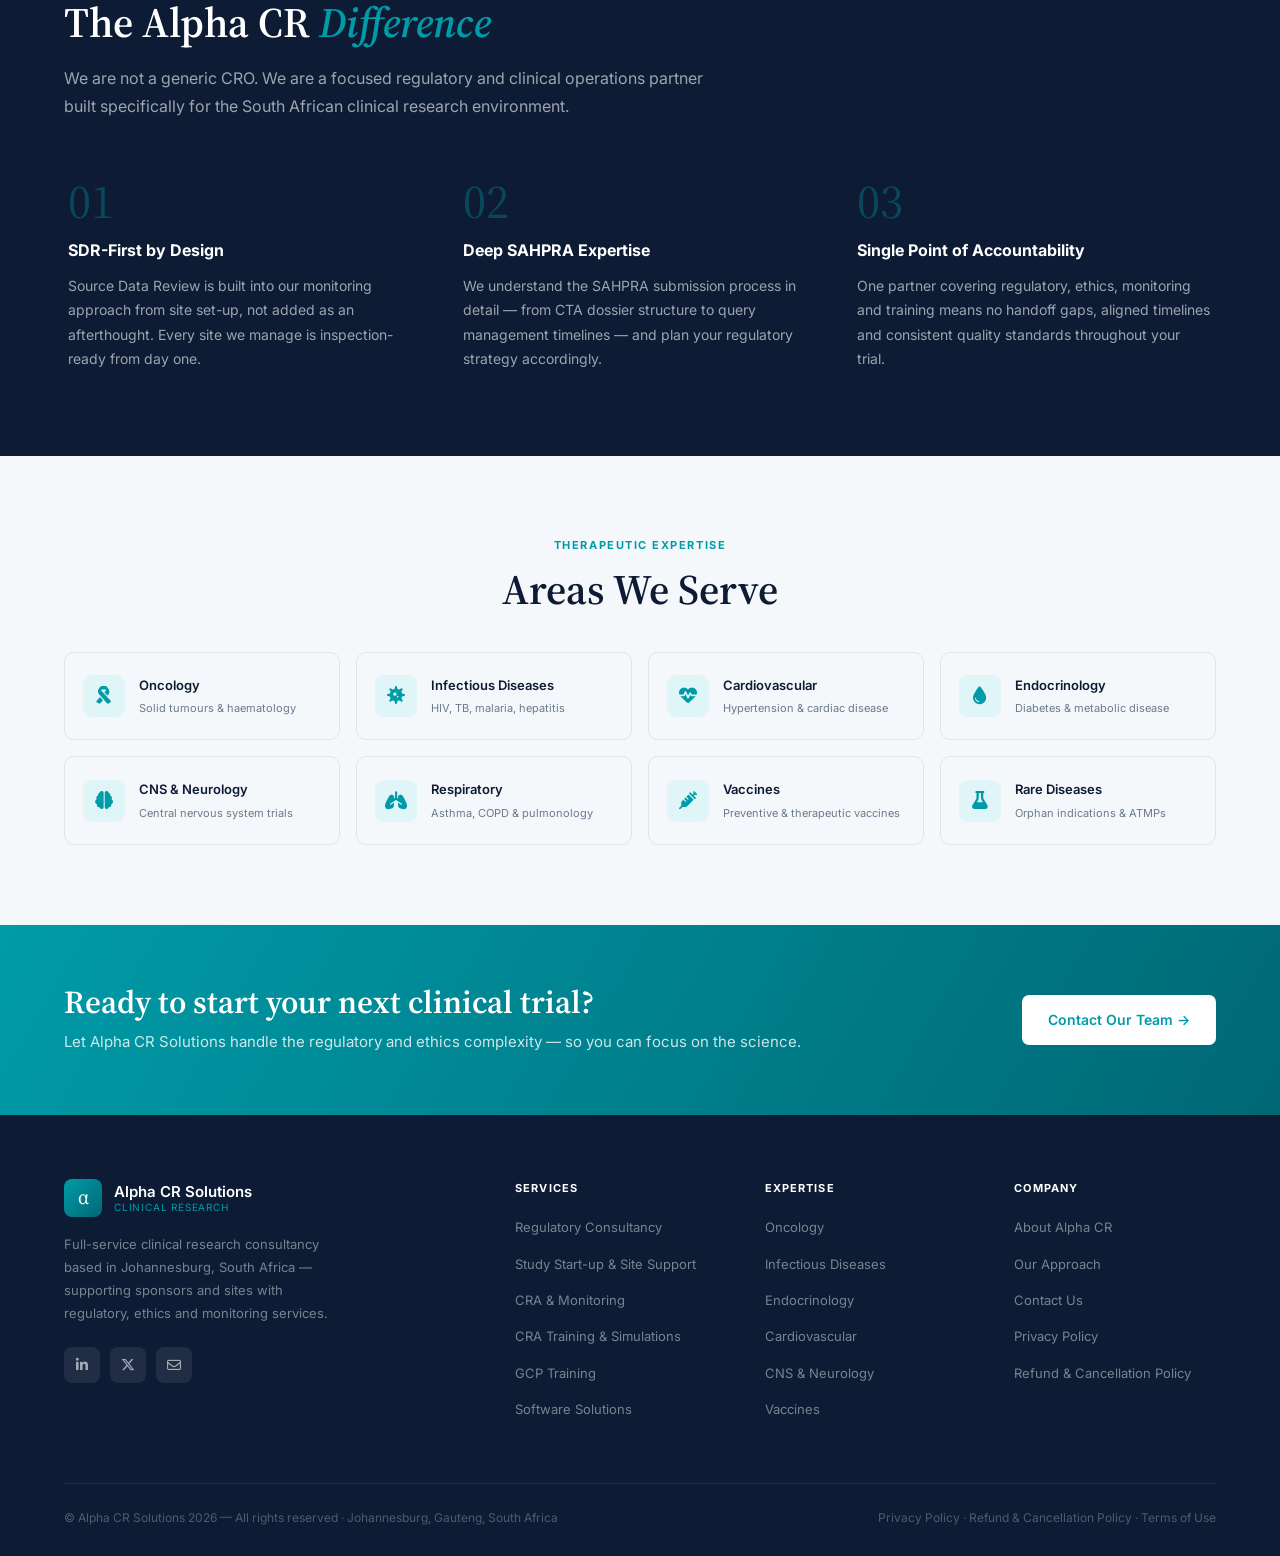
==== commit 5deb941e: "Add Clinveo EDC and IWRS software content (as deployed 9 Jul 2026) Co-Authored-By: Claude Sonnet 5.5" ====
--- a/index.html
+++ b/index.html
@@ -158,7 +158,6 @@
         <li><a href="software.html"><i class="fa-solid fa-laptop-code"></i>Software Solutions</a></li>
       </ul>
     </li>
-    <li><a href="partner-with-us.html">Partner With Us</a></li>
     <li><a href="enrolment.html">Enrol</a></li>
     <li><a href="about.html">About</a></li>
     <li><a href="contact.html" class="nav-cta">Contact Us</a></li>
@@ -176,7 +175,6 @@
   <a href="cra-training.html"><i class="fa-solid fa-user-graduate" style="width:18px;color:var(--teal);margin-right:4px;"></i> CRA Training &amp; Simulations</a>
   <a href="gcp-training.html"><i class="fa-solid fa-graduation-cap" style="width:18px;color:var(--teal);margin-right:4px;"></i> GCP Training</a>
   <a href="software.html"><i class="fa-solid fa-laptop-code" style="width:18px;color:var(--teal);margin-right:4px;"></i> Software Solutions</a>
-  <a href="partner-with-us.html">Partner With Us</a>
   <a href="enrolment.html">Enrol</a>
   <span class="mob-section">Company</span>
   <a href="about.html">About Us</a>
@@ -498,7 +496,6 @@
       <h4>Company</h4>
       <ul>
         <li><a href="about.html">About Alpha CR</a></li>
-      <li><a href="partner-with-us.html">Partner With Us</a></li>
         <li><a href="about.html#approach">Our Approach</a></li>
         <li><a href="contact.html">Contact Us</a></li>
         <li><a href="privacy-policy.html">Privacy Policy</a></li>
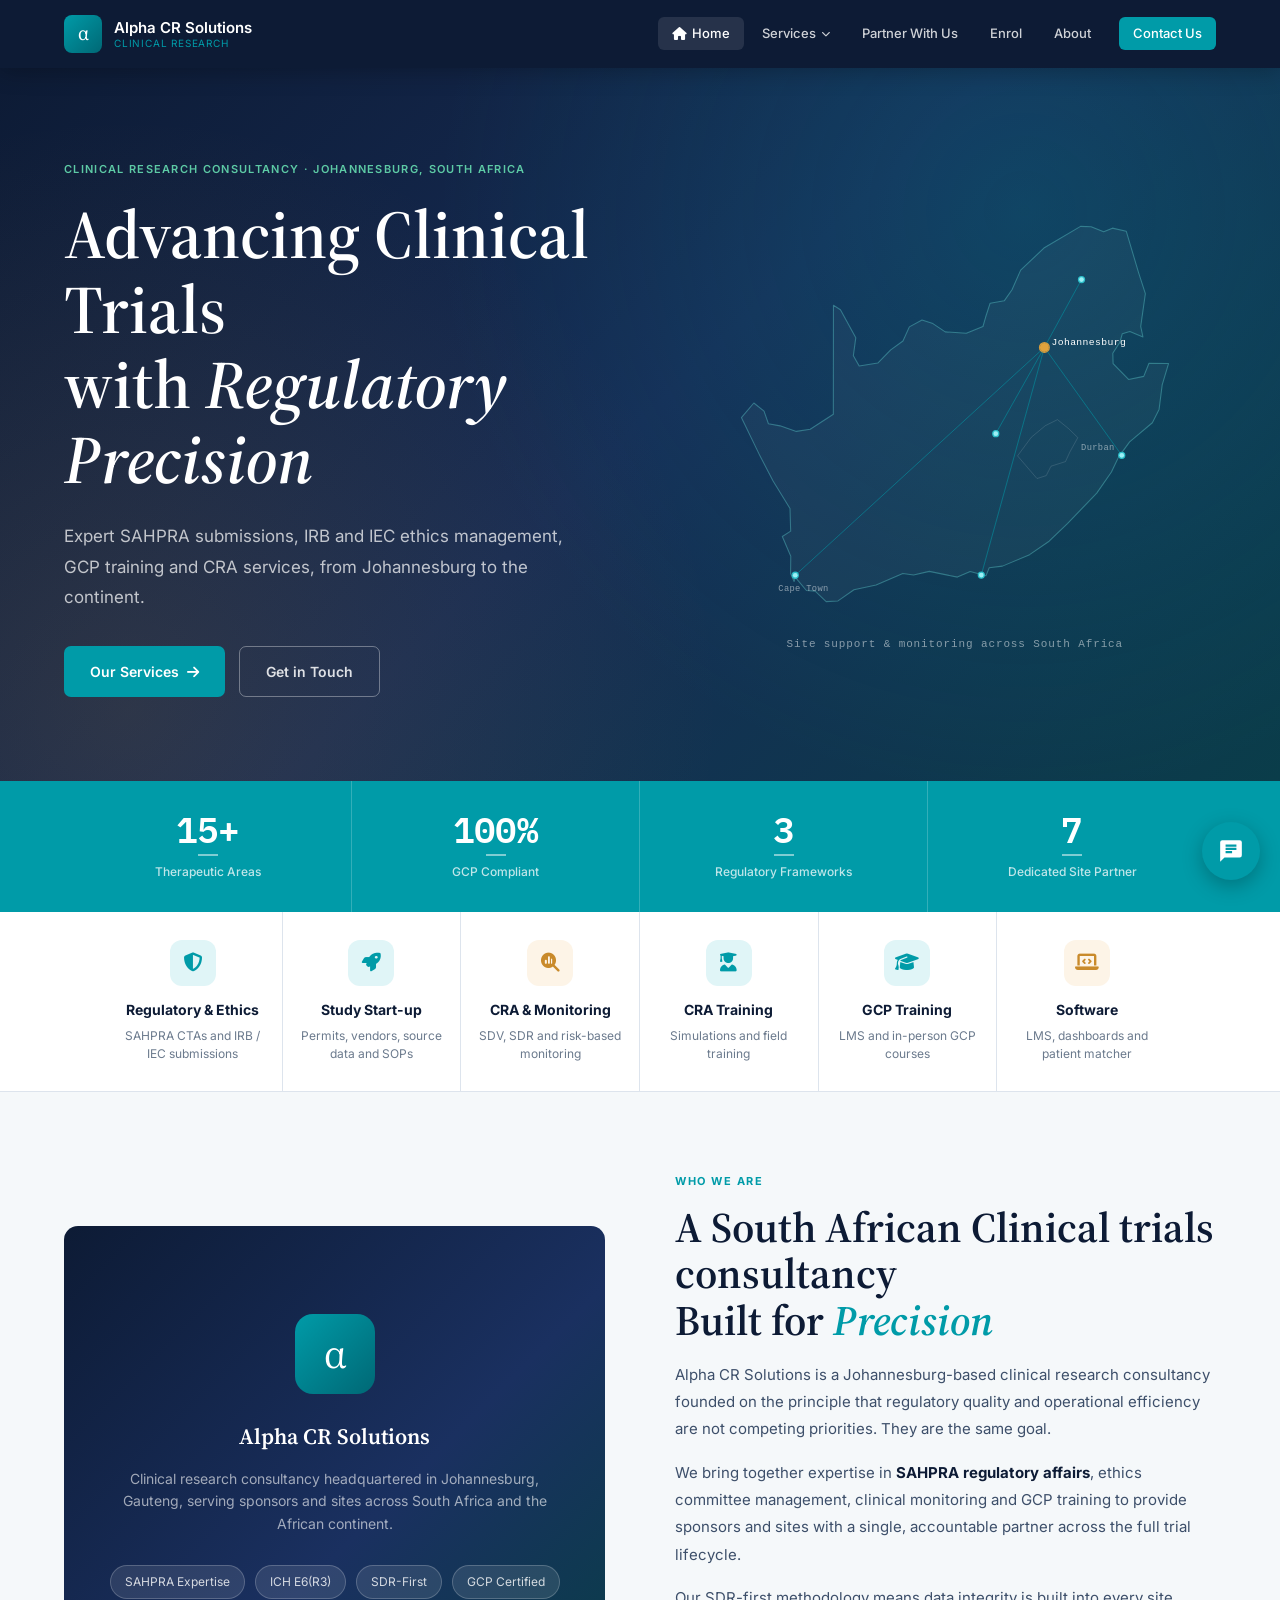
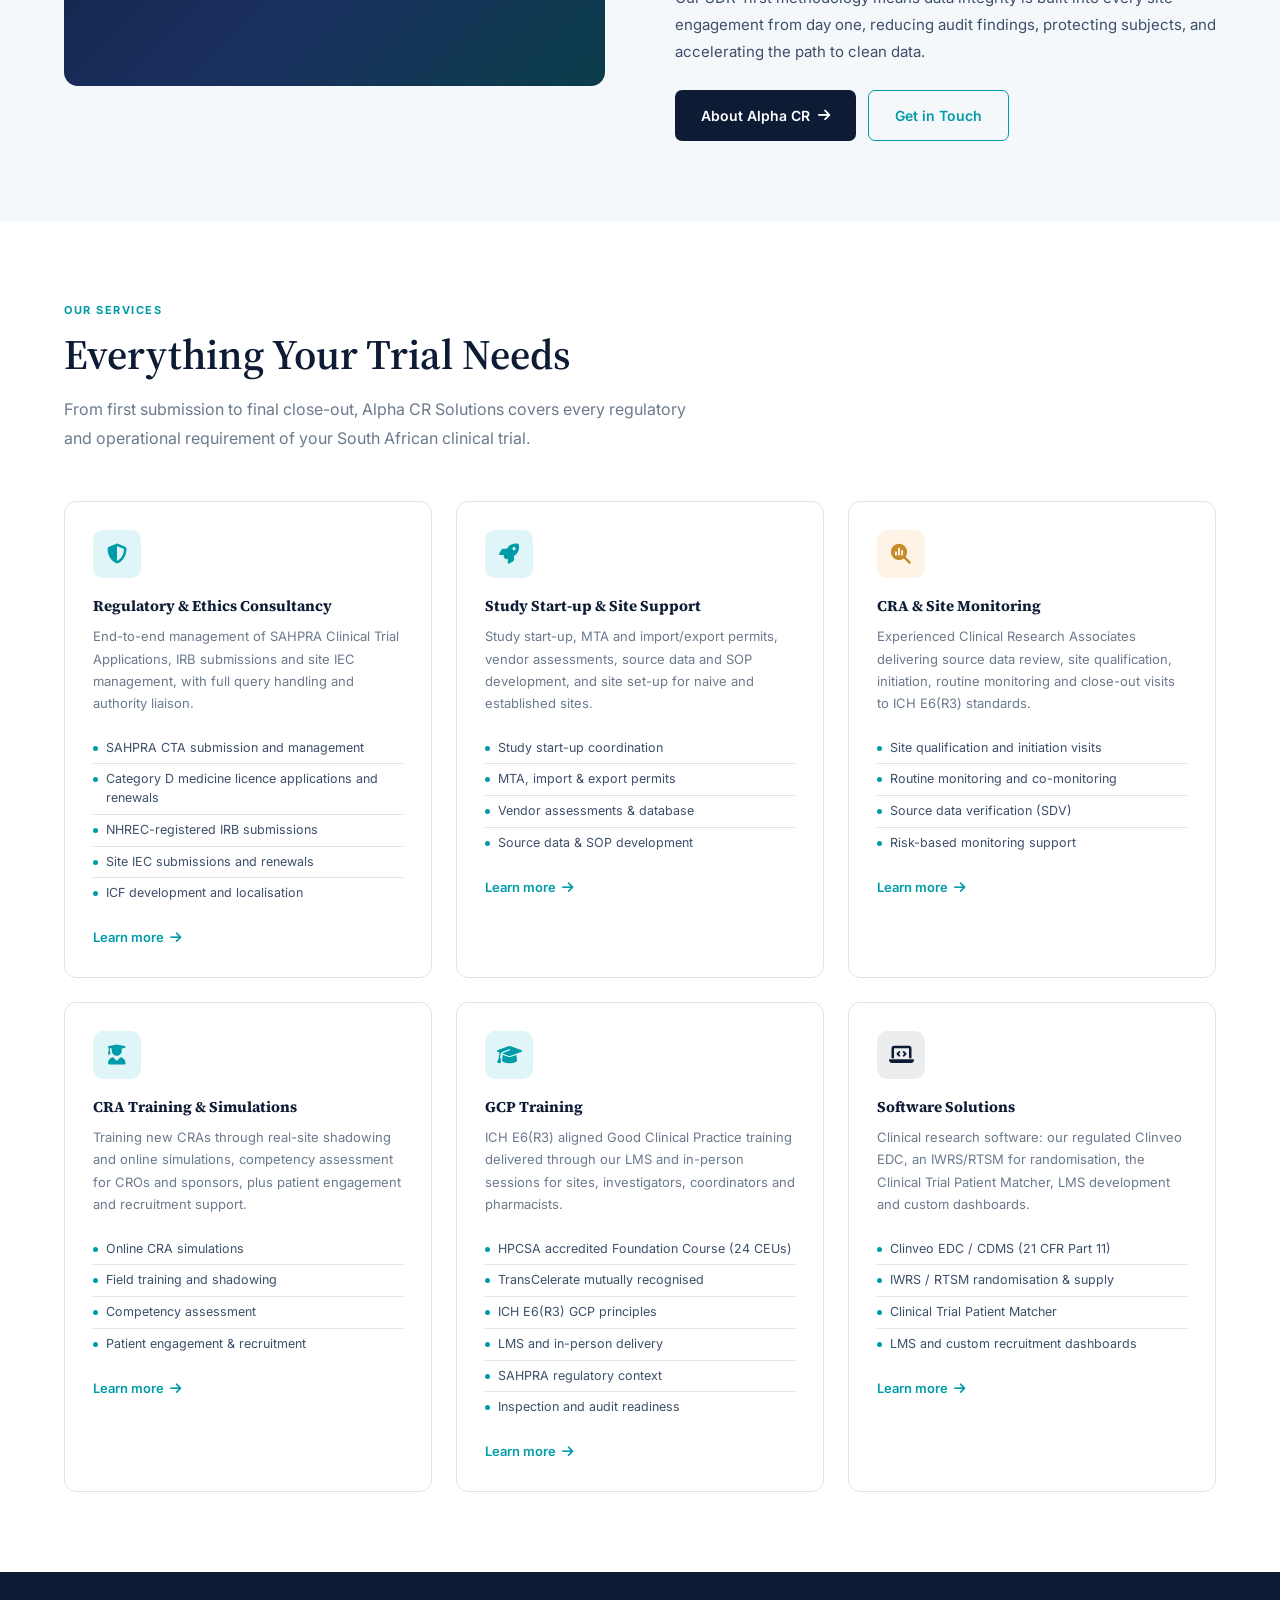
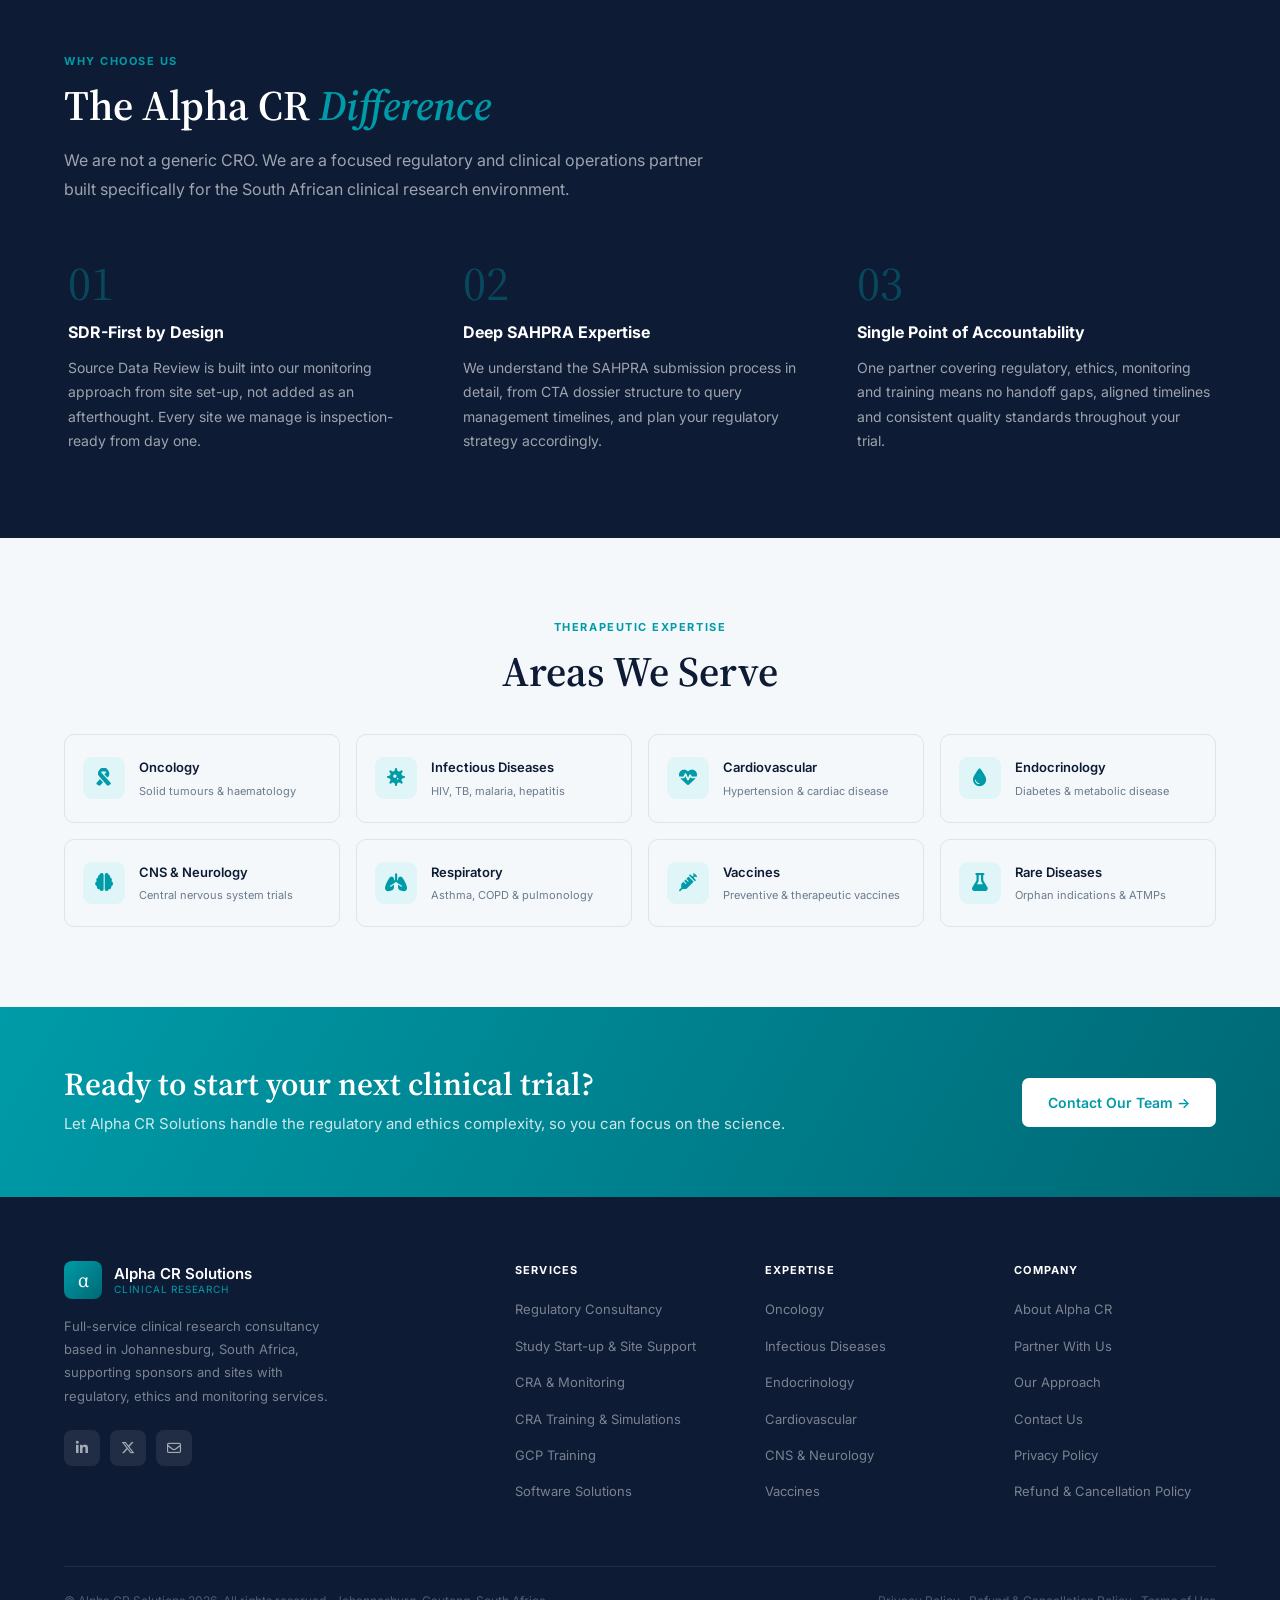
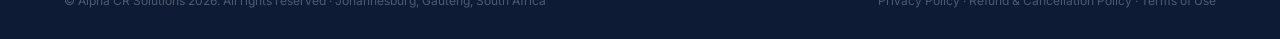
==== commit 171f510b: "Update site content: GCP accreditation and pricing, EFT details, Category D licences GCP training - " ====
--- a/index.html
+++ b/index.html
@@ -4,7 +4,7 @@
 <meta charset="UTF-8">
 <meta name="viewport" content="width=device-width, initial-scale=1.0">
 <title>Alpha CR Solutions | Clinical Research Consultancy · Johannesburg</title>
-<meta name="description" content="Alpha CR Solutions — Clinical research consultancy specialising in SAHPRA submissions, IRB/IEC ethics, GCP training and CRA services in South Africa.">
+<meta name="description" content="Alpha CR Solutions: Clinical research consultancy specialising in SAHPRA submissions, IRB/IEC ethics, GCP training and CRA services in South Africa.">
 <link href="https://fonts.googleapis.com/css2?family=Source+Serif+4:ital,wght@0,400;0,600;0,700;1,400;1,600&family=Inter:wght@300;400;500;600;700&family=IBM+Plex+Mono:wght@400;500;600&display=swap" rel="stylesheet">
 <link rel="stylesheet" href="https://cdnjs.cloudflare.com/ajax/libs/font-awesome/6.5.0/css/all.min.css">
 <link rel="stylesheet" href="main.css?v=2">
@@ -158,6 +158,7 @@
         <li><a href="software.html"><i class="fa-solid fa-laptop-code"></i>Software Solutions</a></li>
       </ul>
     </li>
+    <li><a href="partner-with-us.html">Partner With Us</a></li>
     <li><a href="enrolment.html">Enrol</a></li>
     <li><a href="about.html">About</a></li>
     <li><a href="contact.html" class="nav-cta">Contact Us</a></li>
@@ -175,6 +176,7 @@
   <a href="cra-training.html"><i class="fa-solid fa-user-graduate" style="width:18px;color:var(--teal);margin-right:4px;"></i> CRA Training &amp; Simulations</a>
   <a href="gcp-training.html"><i class="fa-solid fa-graduation-cap" style="width:18px;color:var(--teal);margin-right:4px;"></i> GCP Training</a>
   <a href="software.html"><i class="fa-solid fa-laptop-code" style="width:18px;color:var(--teal);margin-right:4px;"></i> Software Solutions</a>
+  <a href="partner-with-us.html">Partner With Us</a>
   <a href="enrolment.html">Enrol</a>
   <span class="mob-section">Company</span>
   <a href="about.html">About Us</a>
@@ -187,7 +189,7 @@
     <div class="hero-copy">
       <p class="hero-breadcrumb">Clinical Research Consultancy · Johannesburg, South Africa</p>
       <h1>Advancing Clinical Trials<br>with <em>Regulatory Precision</em></h1>
-      <p class="hero-sub">Expert SAHPRA submissions, IRB and IEC ethics management, GCP training and CRA services — from Johannesburg to the continent.</p>
+      <p class="hero-sub">Expert SAHPRA submissions, IRB and IEC ethics management, GCP training and CRA services, from Johannesburg to the continent.</p>
       <div class="hero-actions">
         <a href="#services" class="btn btn-primary">Our Services <i class="fa-solid fa-arrow-right"></i></a>
         <a href="contact.html" class="btn btn-ghost">Get in Touch</a>
@@ -293,7 +295,7 @@
       <div class="about-visual">
         <div class="about-visual-logo">α</div>
         <h3>Alpha CR Solutions</h3>
-        <p>Clinical research consultancy headquartered in Johannesburg, Gauteng — serving sponsors and sites across South Africa and the African continent.</p>
+        <p>Clinical research consultancy headquartered in Johannesburg, Gauteng, serving sponsors and sites across South Africa and the African continent.</p>
         <div class="about-visual-badges">
           <span class="about-visual-badge">SAHPRA Expertise</span>
           <span class="about-visual-badge">ICH E6(R3)</span>
@@ -304,9 +306,9 @@
       <div class="about-body">
         <span class="section-label">Who We Are</span>
         <h2 class="section-title">A South African Clinical trials consultancy<br>Built for <em>Precision</em></h2>
-        <p>Alpha CR Solutions is a Johannesburg-based clinical research consultancy founded on the principle that regulatory quality and operational efficiency are not competing priorities — they are the same goal.</p>
+        <p>Alpha CR Solutions is a Johannesburg-based clinical research consultancy founded on the principle that regulatory quality and operational efficiency are not competing priorities. They are the same goal.</p>
         <p>We bring together expertise in <strong>SAHPRA regulatory affairs</strong>, ethics committee management, clinical monitoring and GCP training to provide sponsors and sites with a single, accountable partner across the full trial lifecycle.</p>
-        <p>Our SDR-first methodology means data integrity is built into every site engagement from day one — reducing audit findings, protecting subjects, and accelerating the path to clean data.</p>
+        <p>Our SDR-first methodology means data integrity is built into every site engagement from day one, reducing audit findings, protecting subjects, and accelerating the path to clean data.</p>
         <div style="display:flex;gap:12px;margin-top:24px;flex-wrap:wrap;">
           <a href="about.html" class="btn btn-navy">About Alpha CR <i class="fa-solid fa-arrow-right"></i></a>
           <a href="contact.html" class="btn btn-outline">Get in Touch</a>
@@ -326,12 +328,13 @@
       <div class="service-card">
         <div class="card-icon"><i class="fa-solid fa-shield-halved"></i></div>
         <h3>Regulatory &amp; Ethics Consultancy</h3>
-        <p>End-to-end management of SAHPRA Clinical Trial Applications, IRB submissions and site IEC management — with full query handling and authority liaison.</p>
+        <p>End-to-end management of SAHPRA Clinical Trial Applications, IRB submissions and site IEC management, with full query handling and authority liaison.</p>
         <ul class="service-list">
           <li>SAHPRA CTA submission and management</li>
+          <li>Category D medicine licence applications and renewals</li>
           <li>NHREC-registered IRB submissions</li>
           <li>Site IEC submissions and renewals</li>
-          <li>Protocol and ICF development</li>
+          <li>ICF development and localisation</li>
         </ul>
         <a href="regulatory-consultancy.html" class="card-link">Learn more <i class="fa-solid fa-arrow-right"></i></a>
       </div>
@@ -376,6 +379,7 @@
         <h3>GCP Training</h3>
         <p>ICH E6(R3) aligned Good Clinical Practice training delivered through our LMS and in-person sessions for sites, investigators, coordinators and pharmacists.</p>
         <ul class="service-list">
+          <li>HPCSA accredited Foundation Course (24 CEUs)</li>
           <li>TransCelerate mutually recognised</li>
           <li>ICH E6(R3) GCP principles</li>
           <li>LMS and in-person delivery</li>
@@ -387,7 +391,7 @@
       <div class="service-card">
         <div class="card-icon" style="background:rgba(13,27,53,.08);color:var(--navy);"><i class="fa-solid fa-laptop-code"></i></div>
         <h3>Software Solutions</h3>
-        <p>Clinical research software — our regulated Clinveo EDC, an IWRS/RTSM for randomisation, the Clinical Trial Patient Matcher, LMS development and custom dashboards.</p>
+        <p>Clinical research software: our regulated Clinveo EDC, an IWRS/RTSM for randomisation, the Clinical Trial Patient Matcher, LMS development and custom dashboards.</p>
         <ul class="service-list">
           <li>Clinveo EDC / CDMS (21 CFR Part 11)</li>
           <li>IWRS / RTSM randomisation &amp; supply</li>
@@ -415,7 +419,7 @@
       <div class="feature-block">
         <div class="feature-num">02</div>
         <h4 style="color:#fff;">Deep SAHPRA Expertise</h4>
-        <p style="color:rgba(255,255,255,.6);">We understand the SAHPRA submission process in detail — from CTA dossier structure to query management timelines — and plan your regulatory strategy accordingly.</p>
+        <p style="color:rgba(255,255,255,.6);">We understand the SAHPRA submission process in detail, from CTA dossier structure to query management timelines, and plan your regulatory strategy accordingly.</p>
       </div>
       <div class="feature-block">
         <div class="feature-num">03</div>
@@ -449,7 +453,7 @@
   <div class="cta-banner-inner">
     <div class="cta-text">
       <h2>Ready to start your next clinical trial?</h2>
-      <p>Let Alpha CR Solutions handle the regulatory and ethics complexity — so you can focus on the science.</p>
+      <p>Let Alpha CR Solutions handle the regulatory and ethics complexity, so you can focus on the science.</p>
     </div>
     <a href="contact.html" class="btn btn-white">Contact Our Team →</a>
   </div>
@@ -463,7 +467,7 @@
         <div class="nav-logo-mark">α</div>
         <div class="nav-logo-text" style="color:#fff;">Alpha CR Solutions<span>Clinical Research</span></div>
       </a>
-      <p>Full-service clinical research consultancy based in Johannesburg, South Africa — supporting sponsors and sites with regulatory, ethics and monitoring services.</p>
+      <p>Full-service clinical research consultancy based in Johannesburg, South Africa, supporting sponsors and sites with regulatory, ethics and monitoring services.</p>
       <div class="social-links">
         <a href="https://www.linkedin.com/company/alpha-cr-solutions/" aria-label="LinkedIn" target="_blank" rel="noopener"><i class="fa-brands fa-linkedin-in"></i></a>
         <a href="https://x.com/acrsoln" target="_blank" rel="noopener" aria-label="X / Twitter"><i class="fa-brands fa-x-twitter"></i></a>
@@ -496,6 +500,7 @@
       <h4>Company</h4>
       <ul>
         <li><a href="about.html">About Alpha CR</a></li>
+      <li><a href="partner-with-us.html">Partner With Us</a></li>
         <li><a href="about.html#approach">Our Approach</a></li>
         <li><a href="contact.html">Contact Us</a></li>
         <li><a href="privacy-policy.html">Privacy Policy</a></li>
@@ -504,12 +509,12 @@
     </div>
   </div>
   <div class="footer-bottom">
-    <span>© Alpha CR Solutions 2026 — All rights reserved · Johannesburg, Gauteng, South Africa</span>
+    <span>© Alpha CR Solutions 2026. All rights reserved · Johannesburg, Gauteng, South Africa</span>
     <span><a href="privacy-policy.html">Privacy Policy</a> · <a href="refund-and-cancellation-policy.html">Refund &amp; Cancellation Policy</a> · <a href="terms-of-use.html">Terms of Use</a></span>
   </div>
 </footer>
 
 <script src="main.js?v=2"></script>
-<script src="chat-widget.js?v=2" defer></script>
+<script src="chat-widget.js?v=3" defer></script>
 </body>
 </html>
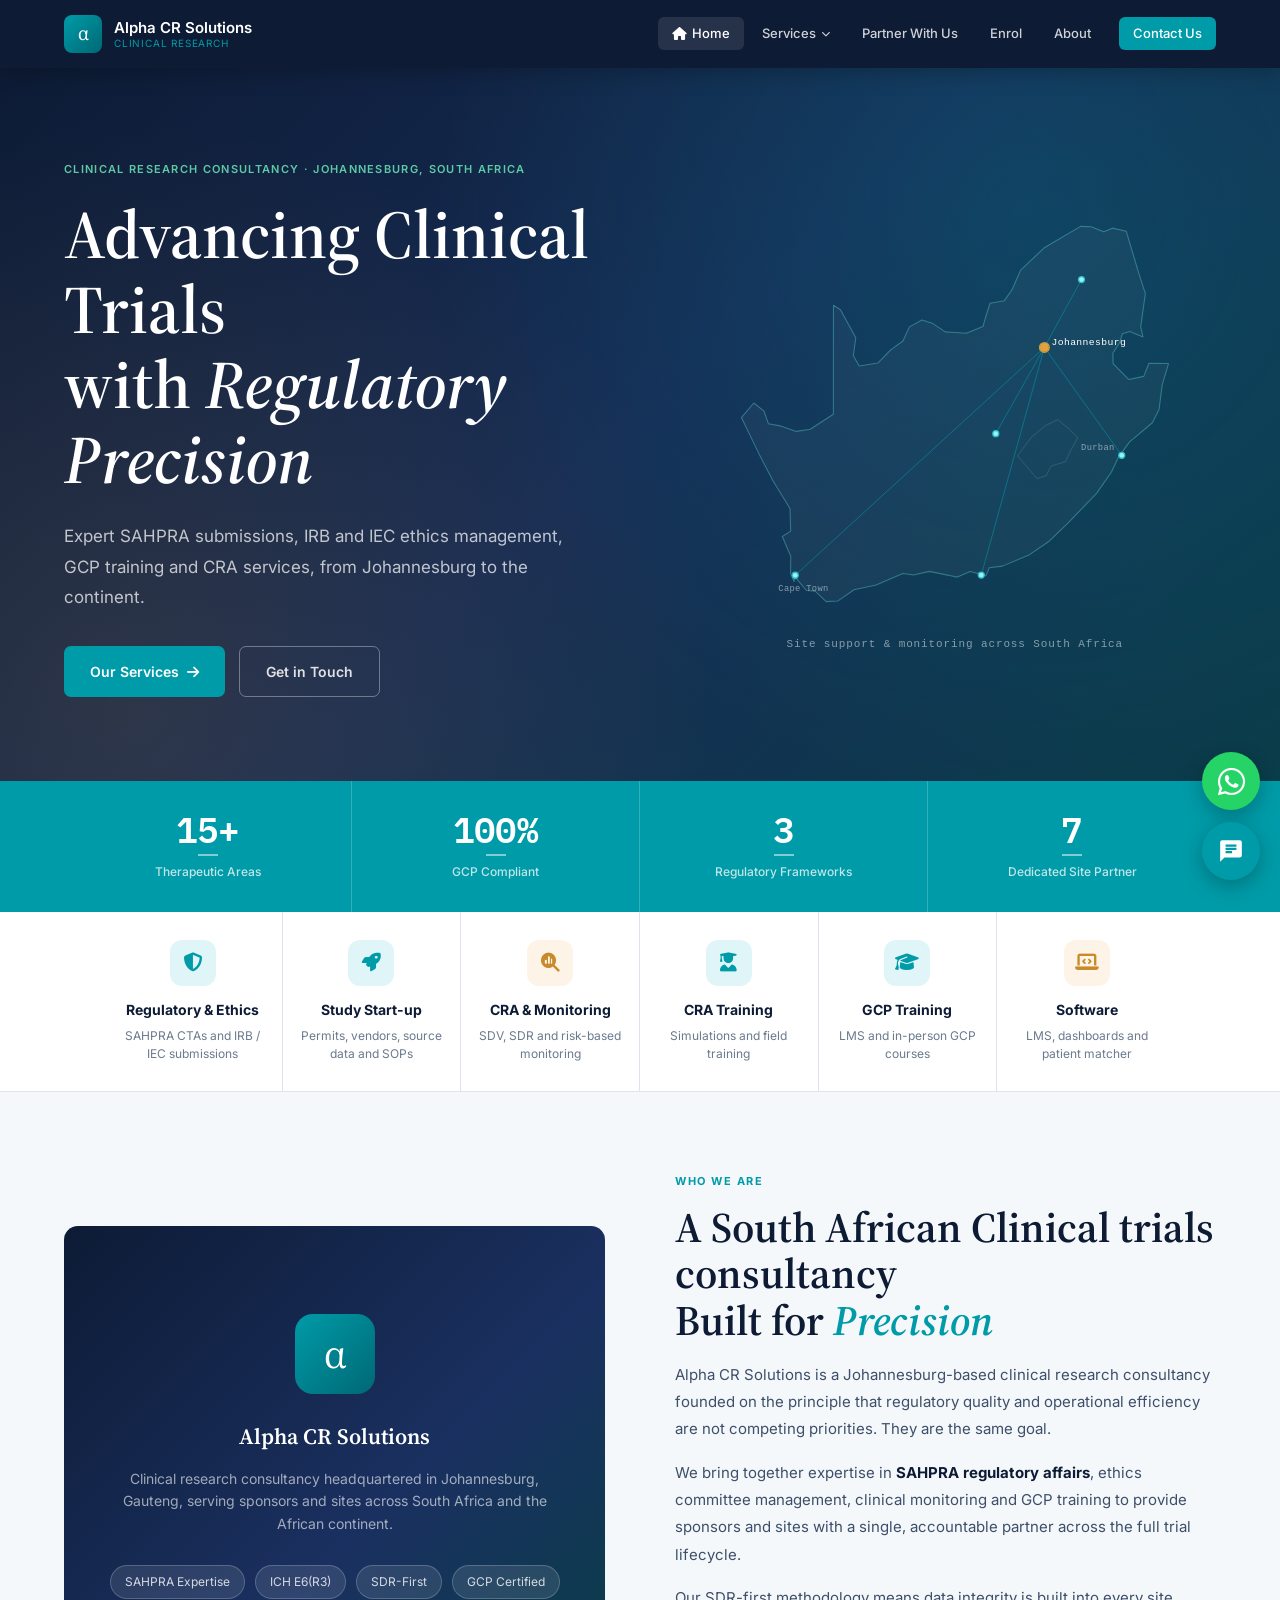
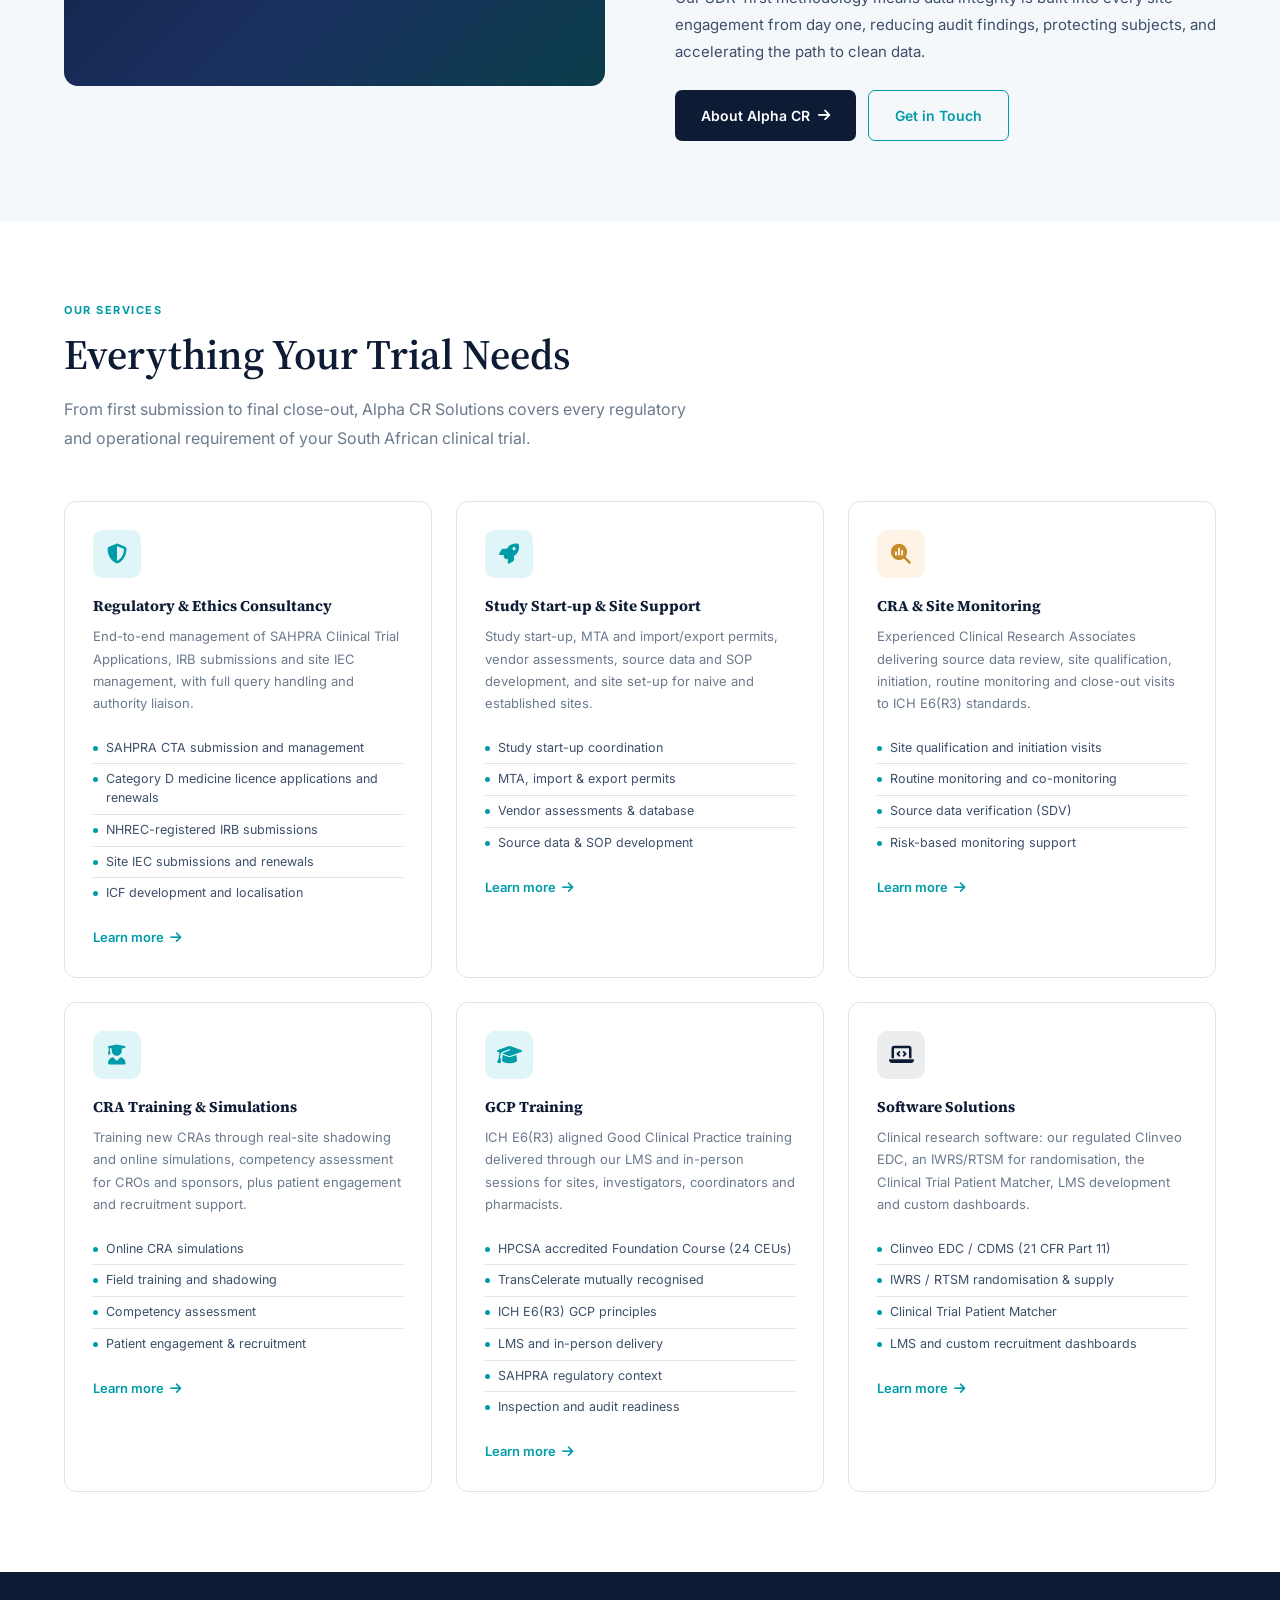
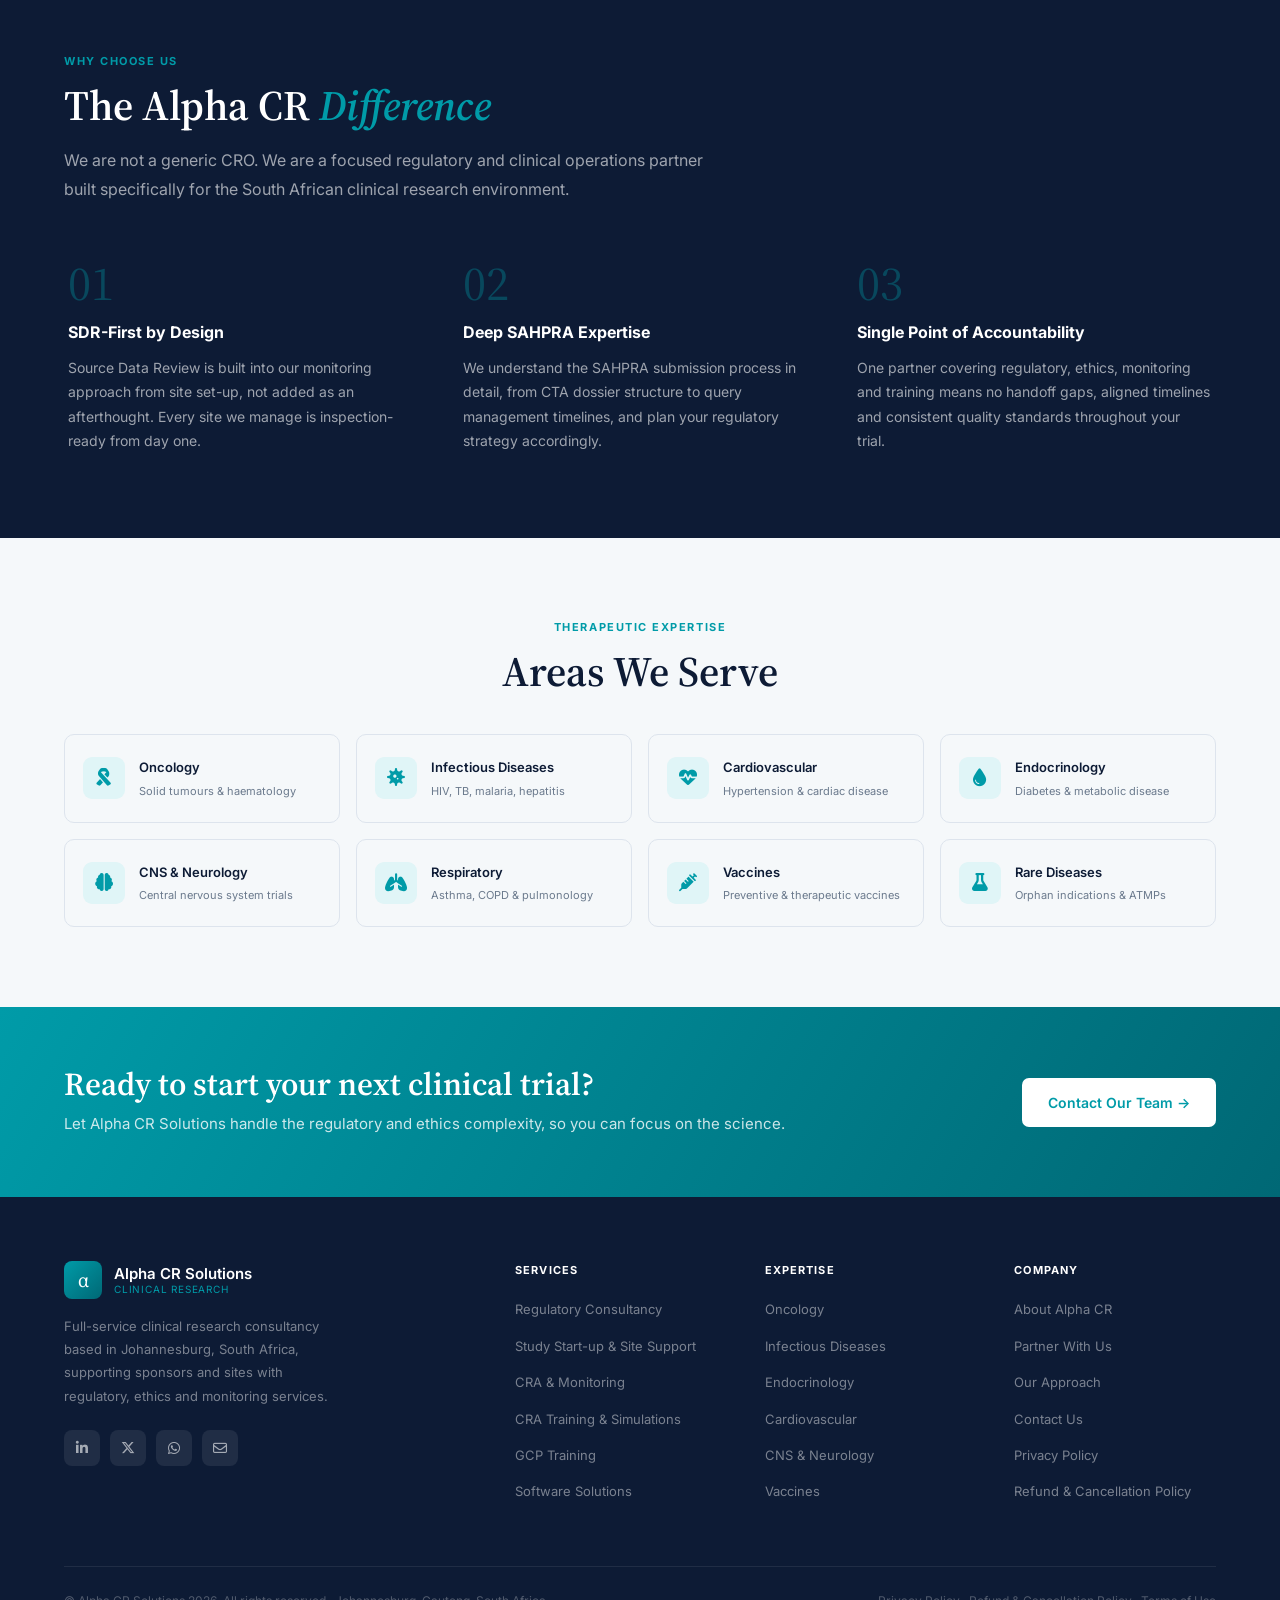
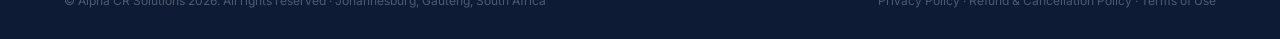
==== commit f3ac1f28: "Add WhatsApp number and floating WhatsApp widget - Floating WhatsApp button above the chat button on" ====
--- a/index.html
+++ b/index.html
@@ -471,6 +471,7 @@
       <div class="social-links">
         <a href="https://www.linkedin.com/company/alpha-cr-solutions/" aria-label="LinkedIn" target="_blank" rel="noopener"><i class="fa-brands fa-linkedin-in"></i></a>
         <a href="https://x.com/acrsoln" target="_blank" rel="noopener" aria-label="X / Twitter"><i class="fa-brands fa-x-twitter"></i></a>
+        <a href="https://wa.me/27608837967" target="_blank" rel="noopener" aria-label="WhatsApp"><i class="fa-brands fa-whatsapp"></i></a>
         <a href="mailto:enquiries@alphacrsolutions.co.za" aria-label="Email"><i class="fa-regular fa-envelope"></i></a>
       </div>
     </div>
@@ -515,6 +516,6 @@
 </footer>
 
 <script src="main.js?v=2"></script>
-<script src="chat-widget.js?v=3" defer></script>
+<script src="chat-widget.js?v=4" defer></script>
 </body>
 </html>
